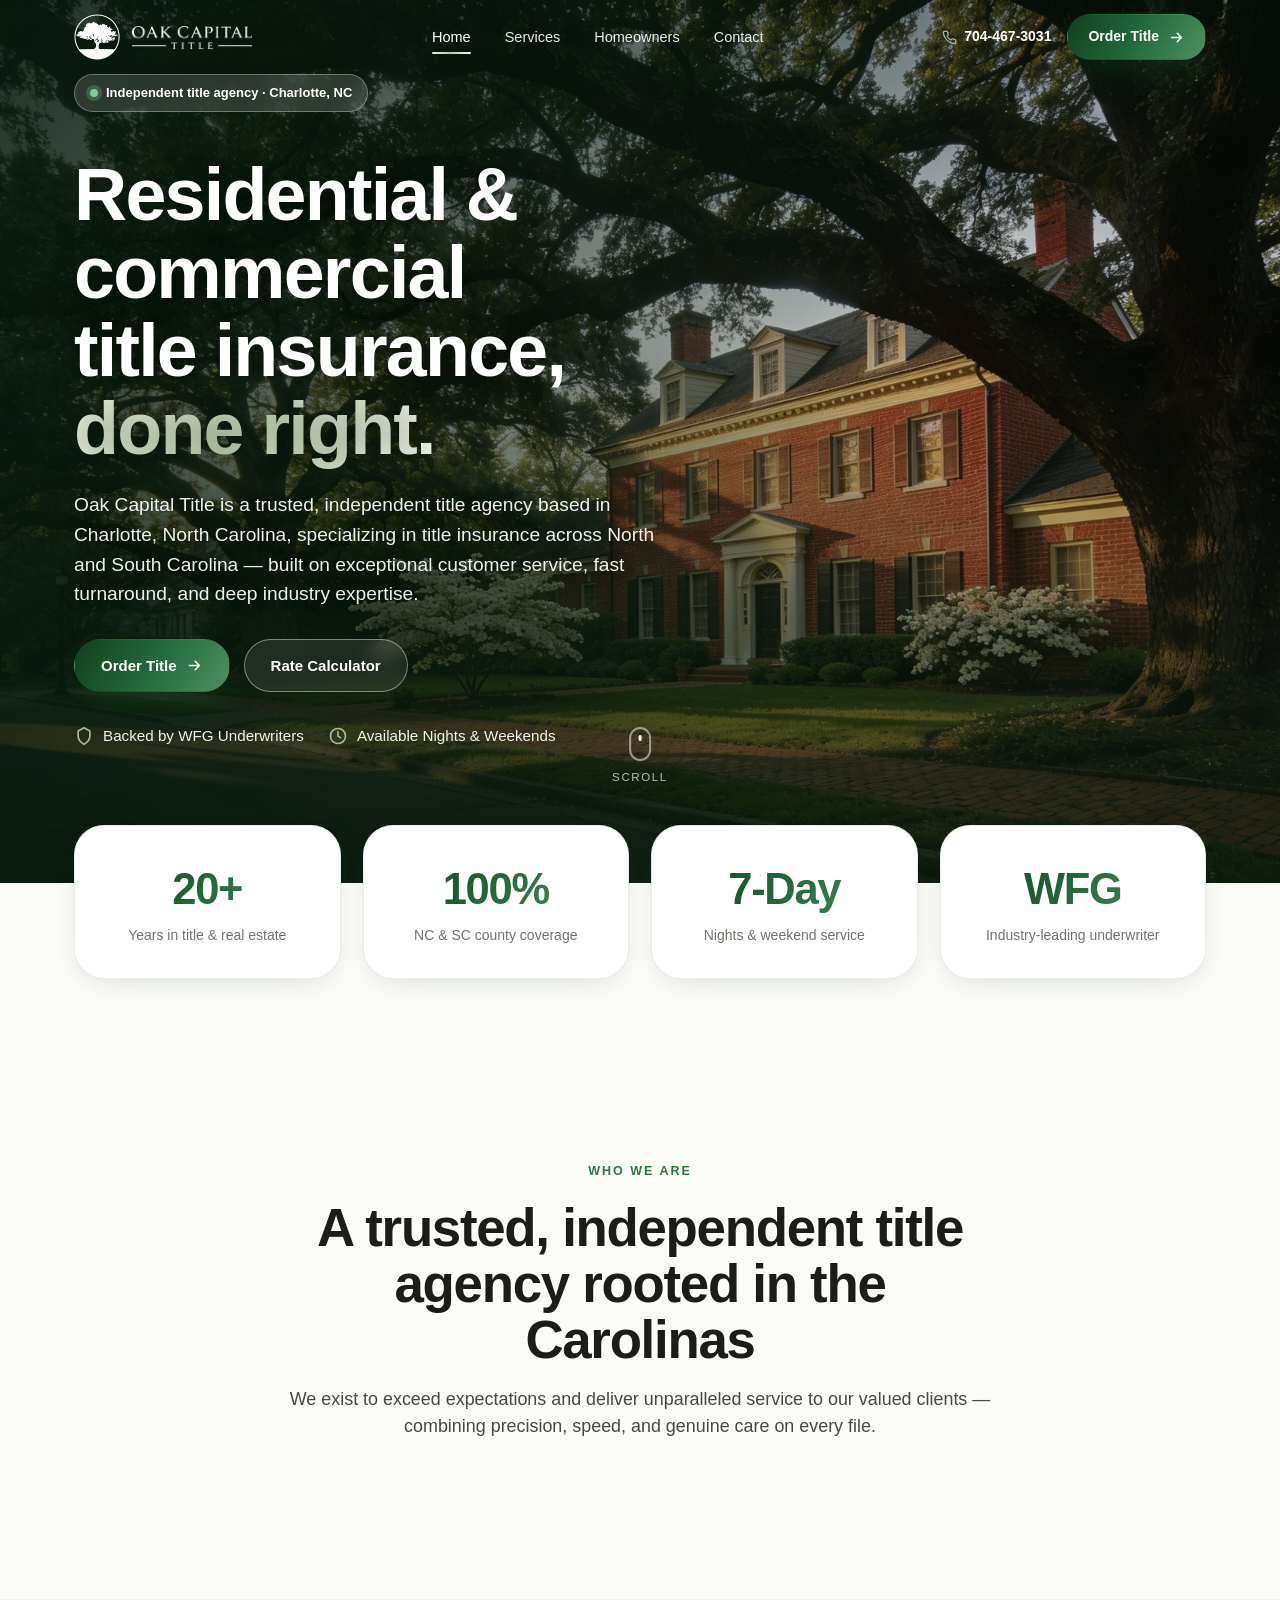
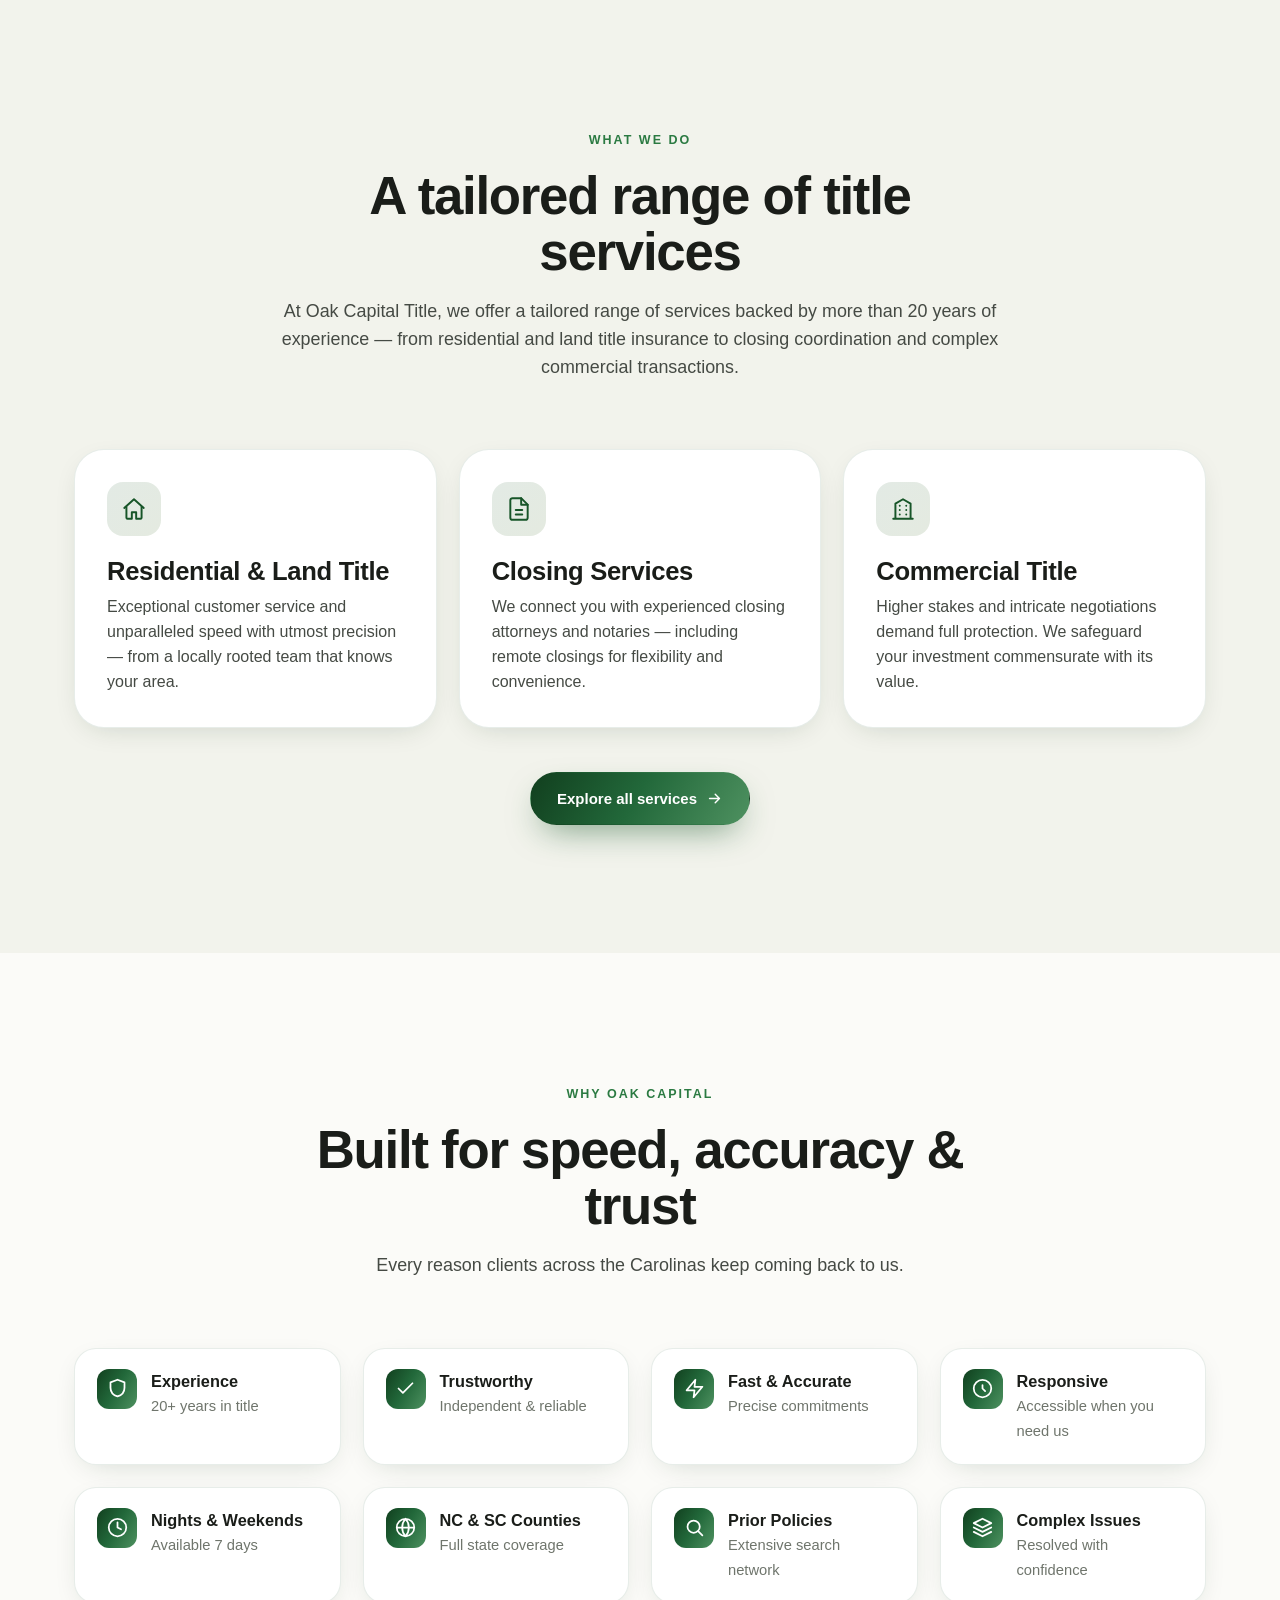
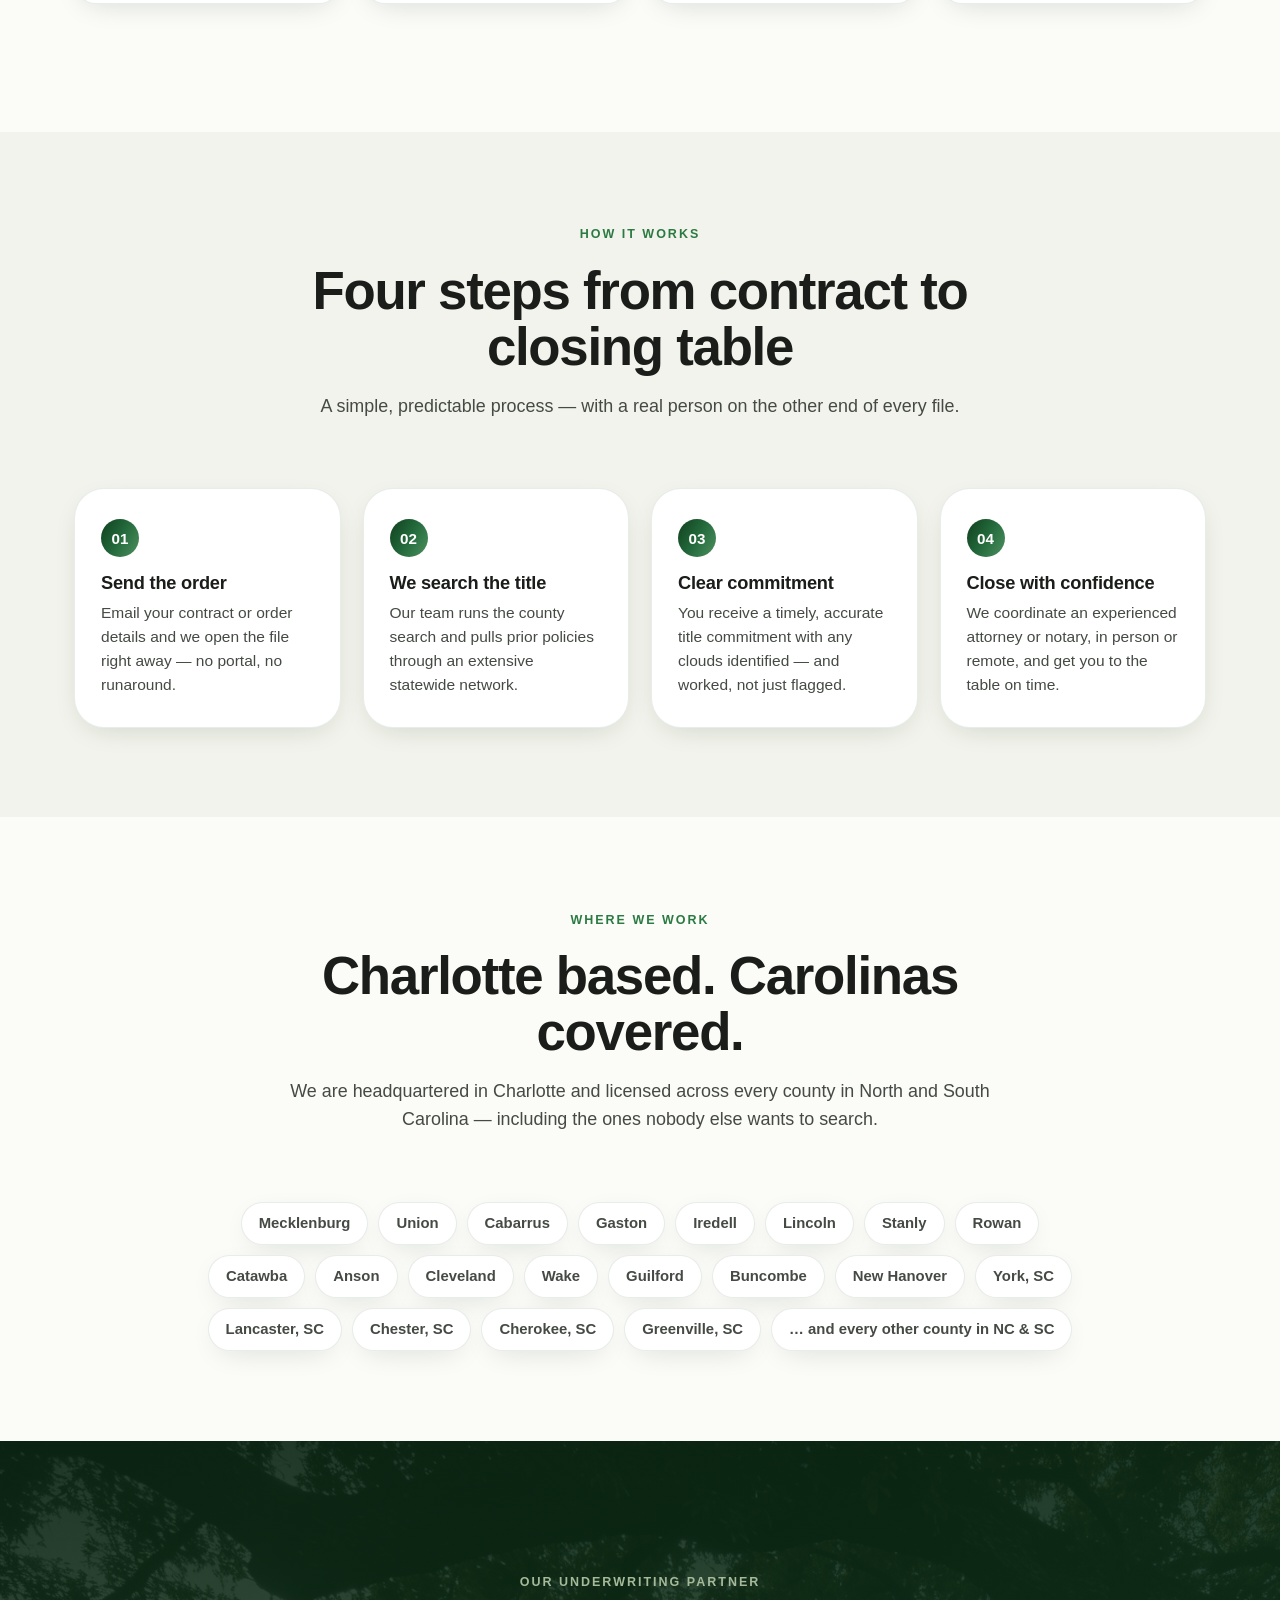
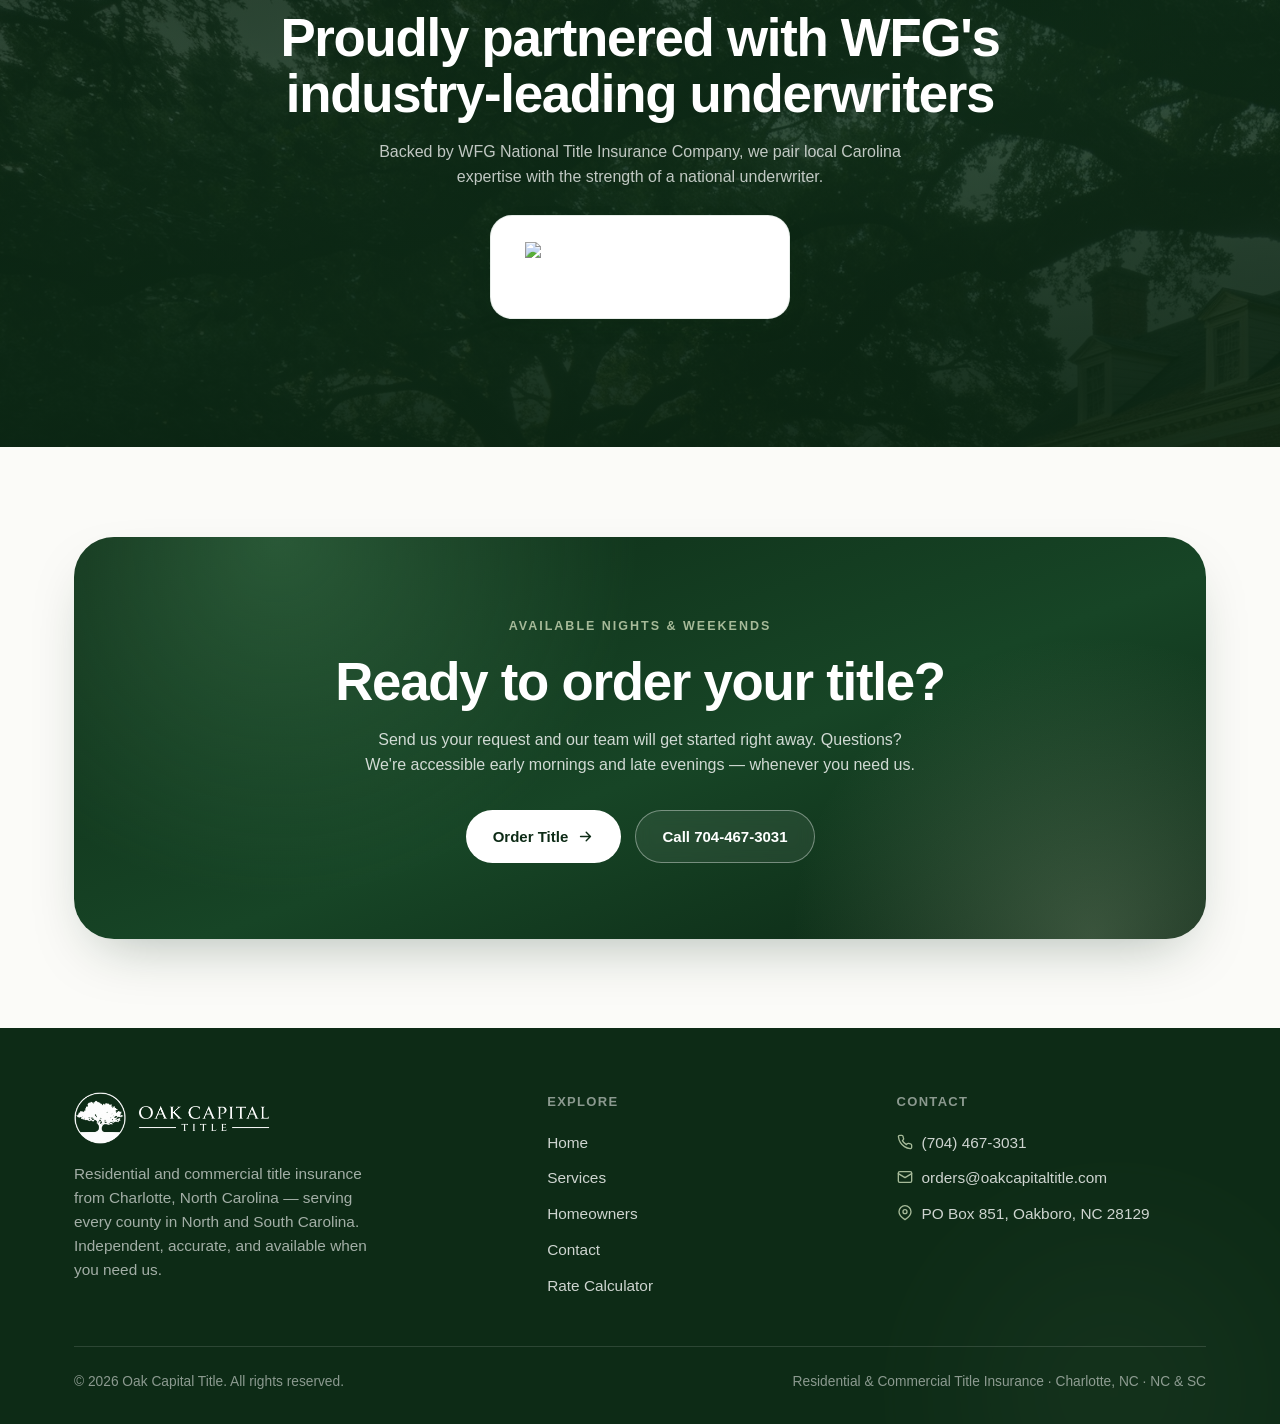
==== index.html @ 10e6bb44 "Build Oak Capital Title site — Apple aesthetic, oak green palette Ports the Taylormade Title structu" ====
<!DOCTYPE html>
<html lang="en">
<head>
<meta charset="UTF-8" />
<meta name="viewport" content="width=device-width, initial-scale=1.0" />
<title>Oak Capital Title — Residential &amp; Commercial Title Insurance in Charlotte, NC</title>
<meta name="description" content="Oak Capital Title is an independent title agency in Charlotte, North Carolina providing residential and commercial title insurance across North and South Carolina. Fast, accurate, and available nights and weekends." />
<link rel="canonical" href="https://www.oakcapitaltitle.com/" />
<meta name="theme-color" content="#175528" />
<meta property="og:type" content="website" />
<meta property="og:site_name" content="Oak Capital Title" />
<meta property="og:title" content="Oak Capital Title — Residential &amp; Commercial Title Insurance in Charlotte, NC" />
<meta property="og:description" content="Oak Capital Title is an independent title agency in Charlotte, North Carolina providing residential and commercial title insurance across North and South Carolina. Fast, accurate, and available nights and weekends." />
<meta property="og:url" content="https://www.oakcapitaltitle.com/" />
<meta property="og:image" content="https://www.oakcapitaltitle.com/assets/img/og-image.jpg" />
<meta name="twitter:card" content="summary_large_image" />
<link rel="preconnect" href="https://rates.wfgnationaltitle.com" />
<link rel="icon" href="assets/img/favicon.ico" sizes="any" />
<link rel="icon" type="image/png" href="assets/img/icon-32.png" sizes="32x32" />
<link rel="apple-touch-icon" href="assets/img/icon-180.png" />
<link rel="stylesheet" href="assets/css/style.css" />
</head>
<body>

<header class="nav">
  <div class="nav__inner">
    <a href="index.html" class="nav__logo" aria-label="Oak Capital Title — home">
      <img class="lock-mark on-dark" src="assets/img/mark-white.png" alt="" width="722" height="720" />
      <img class="lock-word on-dark" src="assets/img/wordmark-white.png" alt="" width="1017" height="208" />
      <img class="lock-mark on-light" src="assets/img/mark.png" alt="" width="722" height="720" />
      <img class="lock-word on-light" src="assets/img/wordmark.png" alt="" width="1017" height="208" />
    </a>
    <nav class="nav__links" aria-label="Primary">
      <a href="index.html" class="active" aria-current="page">Home</a>
      <a href="services.html">Services</a>
      <a href="homeowners.html">Homeowners</a>
      <a href="contact.html">Contact</a>
    </nav>
    <div class="nav__cta">
      <a href="tel:7044673031" class="nav__phone"><svg viewBox="0 0 24 24" fill="none" stroke="currentColor" stroke-width="2" stroke-linecap="round" stroke-linejoin="round"><path d="M22 16.92v3a2 2 0 0 1-2.18 2 19.79 19.79 0 0 1-8.63-3.07 19.5 19.5 0 0 1-6-6 19.79 19.79 0 0 1-3.07-8.67A2 2 0 0 1 4.11 2h3a2 2 0 0 1 2 1.72 12.84 12.84 0 0 0 .7 2.81 2 2 0 0 1-.45 2.11L8.09 9.91a16 16 0 0 0 6 6l1.27-1.27a2 2 0 0 1 2.11-.45 12.84 12.84 0 0 0 2.81.7A2 2 0 0 1 22 16.92z"/></svg>704-467-3031</a>
      <a href="mailto:orders@oakcapitaltitle.com?subject=New%20Title%20Request%20%E2%80%94%20Oak%20Capital%20Title" class="btn btn--primary btn--sm">Order Title <svg viewBox="0 0 24 24" fill="none" stroke="currentColor" stroke-width="2" stroke-linecap="round" stroke-linejoin="round"><path d="M5 12h14M13 6l6 6-6 6"/></svg></a>
      <button class="nav__burger" aria-label="Open menu" aria-expanded="false"><span></span><span></span><span></span></button>
    </div>
  </div>
</header>

<div class="mobile-menu">
  <a href="index.html">Home</a>
  <a href="services.html">Services</a>
  <a href="homeowners.html">Homeowners</a>
  <a href="contact.html">Contact</a>
  <a href="tel:7044673031">Call 704-467-3031</a>
  <a href="mailto:orders@oakcapitaltitle.com?subject=New%20Title%20Request%20%E2%80%94%20Oak%20Capital%20Title" class="btn btn--primary">Order Title</a>
</div>

<!-- HERO -->
<section class="hero hero--home" id="top">
  <div class="hero__bg"><img src="assets/img/hero.jpg" alt="A brick home framed by mature oak trees on a quiet Charlotte street at golden hour" fetchpriority="high" width="2000" height="1125" /></div>
  <div class="wrap">
    <div class="hero__content" data-reveal>
      <span class="hero__badge"><span class="dot"></span>Independent title agency &middot; Charlotte, NC</span>
      <h1>Residential &amp; commercial title insurance, <span class="text-grad">done right.</span></h1>
      <p class="hero__sub">Oak Capital Title is a trusted, independent title agency based in Charlotte, North Carolina, specializing in title insurance across North and South Carolina — built on exceptional customer service, fast turnaround, and deep industry expertise.</p>
      <div class="hero__actions">
        <a href="mailto:orders@oakcapitaltitle.com?subject=New%20Title%20Request%20%E2%80%94%20Oak%20Capital%20Title" class="btn btn--primary">Order Title <svg viewBox="0 0 24 24" fill="none" stroke="currentColor" stroke-width="2" stroke-linecap="round" stroke-linejoin="round"><path d="M5 12h14M13 6l6 6-6 6"/></svg></a>
        <a href="https://rates.wfgnationaltitle.com/" target="_blank" rel="noopener" class="btn btn--ghost">Rate Calculator</a>
      </div>
      <div class="hero-badges">
        <span><svg viewBox="0 0 24 24" fill="none" stroke="currentColor" stroke-width="2" stroke-linecap="round" stroke-linejoin="round"><path d="M12 2l7 4v6c0 5-3.5 8-7 10-3.5-2-7-5-7-10V6l7-4z"/></svg> Backed by WFG Underwriters</span>
        <span><svg viewBox="0 0 24 24" fill="none" stroke="currentColor" stroke-width="2" stroke-linecap="round" stroke-linejoin="round"><circle cx="12" cy="12" r="9"/><path d="M12 7v5l3 2"/></svg> Available Nights &amp; Weekends</span>
      </div>
    </div>
  </div>
  <div class="hero__scroll" aria-hidden="true"><span class="mouse"></span>Scroll</div>
</section>

<!-- TRUST STATS -->
<section class="section section--tight stats-float">
  <div class="wrap">
    <div class="stats">
      <div class="stat-card" data-reveal><b class="text-grad">20+</b><span>Years in title &amp; real estate</span></div>
      <div class="stat-card d1" data-reveal><b class="text-grad">100%</b><span>NC &amp; SC county coverage</span></div>
      <div class="stat-card d2" data-reveal><b class="text-grad">7-Day</b><span>Nights &amp; weekend service</span></div>
      <div class="stat-card d3" data-reveal><b class="text-grad">WFG</b><span>Industry-leading underwriter</span></div>
    </div>
  </div>
</section>

<!-- INTRO / MISSION -->
<section class="section section--tight">
  <div class="wrap">
    <div class="section-head" data-reveal>
      <span class="eyebrow">Who we are</span>
      <h2>A trusted, independent title agency rooted in the Carolinas</h2>
      <p>We exist to exceed expectations and deliver unparalleled service to our valued clients — combining precision, speed, and genuine care on every file.</p>
    </div>
  </div>
</section>

<!-- SERVICES PREVIEW -->
<section class="section" style="background:var(--bg-2);">
  <div class="wrap">
    <div class="section-head" data-reveal>
      <span class="eyebrow">What we do</span>
      <h2>A tailored range of title services</h2>
      <p>At Oak Capital Title, we offer a tailored range of services backed by more than 20 years of experience — from residential and land title insurance to closing coordination and complex commercial transactions.</p>
    </div>
    <div class="grid grid-3">
      <a href="services.html" class="card" data-reveal>
        <div class="card__ico"><svg viewBox="0 0 24 24" fill="none" stroke="currentColor" stroke-width="1.8" stroke-linecap="round" stroke-linejoin="round"><path d="m3 11 9-8 9 8"/><path d="M5 10v10a1 1 0 0 0 1 1h4v-6h4v6h4a1 1 0 0 0 1-1V10"/></svg></div>
        <h3>Residential &amp; Land Title</h3>
        <p>Exceptional customer service and unparalleled speed with utmost precision — from a locally rooted team that knows your area.</p>
      </a>
      <a href="services.html" class="card d1" data-reveal>
        <div class="card__ico"><svg viewBox="0 0 24 24" fill="none" stroke="currentColor" stroke-width="1.8" stroke-linecap="round" stroke-linejoin="round"><path d="M14 2H6a2 2 0 0 0-2 2v16a2 2 0 0 0 2 2h12a2 2 0 0 0 2-2V8z"/><path d="M14 2v6h6M9 13h6M9 17h6"/></svg></div>
        <h3>Closing Services</h3>
        <p>We connect you with experienced closing attorneys and notaries — including remote closings for flexibility and convenience.</p>
      </a>
      <a href="services.html" class="card d2" data-reveal>
        <div class="card__ico"><svg viewBox="0 0 24 24" fill="none" stroke="currentColor" stroke-width="1.8" stroke-linecap="round" stroke-linejoin="round"><path d="M3 21h18M5 21V7l7-4 7 4v14M9 9h.01M15 9h.01M9 13h.01M15 13h.01M9 17h.01M15 17h.01"/></svg></div>
        <h3>Commercial Title</h3>
        <p>Higher stakes and intricate negotiations demand full protection. We safeguard your investment commensurate with its value.</p>
      </a>
    </div>
    <div style="text-align:center;margin-top:44px;" data-reveal>
      <a href="services.html" class="btn btn--primary">Explore all services <svg viewBox="0 0 24 24" fill="none" stroke="currentColor" stroke-width="2" stroke-linecap="round" stroke-linejoin="round"><path d="M5 12h14M13 6l6 6-6 6"/></svg></a>
    </div>
  </div>
</section>

<!-- WHY CHOOSE -->
<section class="section">
  <div class="wrap">
    <div class="section-head" data-reveal>
      <span class="eyebrow">Why Oak Capital</span>
      <h2>Built for speed, accuracy &amp; trust</h2>
      <p>Every reason clients across the Carolinas keep coming back to us.</p>
    </div>
    <div class="grid grid-4">
      <div class="feature" data-reveal>
        <div class="feature__ico"><svg viewBox="0 0 24 24" fill="none" stroke="currentColor" stroke-width="2" stroke-linecap="round" stroke-linejoin="round"><path d="M12 2 4 5v6c0 5 3.4 8.6 8 10 4.6-1.4 8-5 8-10V5l-8-3z"/></svg></div>
        <div><b>Experience</b><span>20+ years in title</span></div>
      </div>
      <div class="feature d1" data-reveal>
        <div class="feature__ico"><svg viewBox="0 0 24 24" fill="none" stroke="currentColor" stroke-width="2" stroke-linecap="round" stroke-linejoin="round"><path d="M20 6 9 17l-5-5"/></svg></div>
        <div><b>Trustworthy</b><span>Independent &amp; reliable</span></div>
      </div>
      <div class="feature d2" data-reveal>
        <div class="feature__ico"><svg viewBox="0 0 24 24" fill="none" stroke="currentColor" stroke-width="2" stroke-linecap="round" stroke-linejoin="round"><path d="M13 2 3 14h9l-1 8 10-12h-9l1-8z"/></svg></div>
        <div><b>Fast &amp; Accurate</b><span>Precise commitments</span></div>
      </div>
      <div class="feature d3" data-reveal>
        <div class="feature__ico"><svg viewBox="0 0 24 24" fill="none" stroke="currentColor" stroke-width="2" stroke-linecap="round" stroke-linejoin="round"><path d="M12 8v4l3 3M12 22a10 10 0 1 0 0-20 10 10 0 0 0 0 20z"/></svg></div>
        <div><b>Responsive</b><span>Accessible when you need us</span></div>
      </div>
      <div class="feature" data-reveal>
        <div class="feature__ico"><svg viewBox="0 0 24 24" fill="none" stroke="currentColor" stroke-width="2" stroke-linecap="round" stroke-linejoin="round"><path d="M12 2a10 10 0 1 0 0 20 10 10 0 0 0 0-20zM12 6v6l4 2"/></svg></div>
        <div><b>Nights &amp; Weekends</b><span>Available 7 days</span></div>
      </div>
      <div class="feature d1" data-reveal>
        <div class="feature__ico"><svg viewBox="0 0 24 24" fill="none" stroke="currentColor" stroke-width="2" stroke-linecap="round" stroke-linejoin="round"><path d="M12 2a10 10 0 1 0 0 20 10 10 0 0 0 0-20zM2 12h20M12 2a15 15 0 0 1 0 20 15 15 0 0 1 0-20z"/></svg></div>
        <div><b>NC &amp; SC Counties</b><span>Full state coverage</span></div>
      </div>
      <div class="feature d2" data-reveal>
        <div class="feature__ico"><svg viewBox="0 0 24 24" fill="none" stroke="currentColor" stroke-width="2" stroke-linecap="round" stroke-linejoin="round"><circle cx="11" cy="11" r="7"/><path d="m21 21-4.3-4.3"/></svg></div>
        <div><b>Prior Policies</b><span>Extensive search network</span></div>
      </div>
      <div class="feature d3" data-reveal>
        <div class="feature__ico"><svg viewBox="0 0 24 24" fill="none" stroke="currentColor" stroke-width="2" stroke-linecap="round" stroke-linejoin="round"><path d="M12 2 2 7l10 5 10-5-10-5zM2 17l10 5 10-5M2 12l10 5 10-5"/></svg></div>
        <div><b>Complex Issues</b><span>Resolved with confidence</span></div>
      </div>
    </div>
  </div>
</section>

<!-- HOW IT WORKS -->
<section class="section section--tight" style="background:var(--bg-2);">
  <div class="wrap">
    <div class="section-head" data-reveal>
      <span class="eyebrow">How it works</span>
      <h2>Four steps from contract to closing table</h2>
      <p>A simple, predictable process — with a real person on the other end of every file.</p>
    </div>
    <div class="steps">
      <div class="step" data-reveal>
        <b></b>
        <h3>Send the order</h3>
        <p>Email your contract or order details and we open the file right away — no portal, no runaround.</p>
      </div>
      <div class="step d1" data-reveal>
        <b></b>
        <h3>We search the title</h3>
        <p>Our team runs the county search and pulls prior policies through an extensive statewide network.</p>
      </div>
      <div class="step d2" data-reveal>
        <b></b>
        <h3>Clear commitment</h3>
        <p>You receive a timely, accurate title commitment with any clouds identified — and worked, not just flagged.</p>
      </div>
      <div class="step d3" data-reveal>
        <b></b>
        <h3>Close with confidence</h3>
        <p>We coordinate an experienced attorney or notary, in person or remote, and get you to the table on time.</p>
      </div>
    </div>
  </div>
</section>

<!-- SERVICE AREA -->
<section class="section section--tight">
  <div class="wrap">
    <div class="section-head" data-reveal>
      <span class="eyebrow">Where we work</span>
      <h2>Charlotte based. Carolinas covered.</h2>
      <p>We are headquartered in Charlotte and licensed across every county in North and South Carolina — including the ones nobody else wants to search.</p>
    </div>
    <div class="areas" data-reveal>
      <span>Mecklenburg</span><span>Union</span><span>Cabarrus</span><span>Gaston</span><span>Iredell</span>
      <span>Lincoln</span><span>Stanly</span><span>Rowan</span><span>Catawba</span><span>Anson</span>
      <span>Cleveland</span><span>Wake</span><span>Guilford</span><span>Buncombe</span><span>New Hanover</span>
      <span>York, SC</span><span>Lancaster, SC</span><span>Chester, SC</span><span>Cherokee, SC</span><span>Greenville, SC</span>
      <span>&hellip; and every other county in NC &amp; SC</span>
    </div>
  </div>
</section>

<!-- WFG PARTNER -->
<section class="section band band--oak">
  <div class="wrap">
    <div class="partner" data-reveal>
      <span class="eyebrow eyebrow--light">Our underwriting partner</span>
      <h2>Proudly partnered with WFG's<br>industry-leading underwriters</h2>
      <p style="max-width:560px;margin:18px auto 0;">Backed by WFG National Title Insurance Company, we pair local Carolina expertise with the strength of a national underwriter.</p>
      <div class="partner__logo"><img src="assets/img/wfg.jpg" alt="WFG National Title Insurance Company" /></div>
    </div>
  </div>
</section>

<section class="section section--tight">
  <div class="wrap">
    <div class="cta-card" data-reveal>
      <span class="eyebrow eyebrow--light">Available nights &amp; weekends</span>
      <h2>Ready to order your title?</h2>
      <p>Send us your request and our team will get started right away. Questions? We're accessible early mornings and late evenings — whenever you need us.</p>
      <div class="cta-actions">
        <a href="mailto:orders@oakcapitaltitle.com?subject=New%20Title%20Request%20%E2%80%94%20Oak%20Capital%20Title" class="btn btn--light">Order Title <svg viewBox="0 0 24 24" fill="none" stroke="currentColor" stroke-width="2" stroke-linecap="round" stroke-linejoin="round"><path d="M5 12h14M13 6l6 6-6 6"/></svg></a>
        <a href="tel:7044673031" class="btn btn--outline-light">Call 704-467-3031</a>
      </div>
    </div>
  </div>
</section>

<footer class="footer">
  <div class="blob blob--b" style="bottom:-50%;right:-5%;opacity:.14;"></div>
  <div class="wrap">
    <div class="footer__grid">
      <div>
        <div class="footer__logo">
          <img class="lock-mark" src="assets/img/mark-white.png" alt="" width="722" height="720" />
          <img class="lock-word" src="assets/img/wordmark-white.png" alt="Oak Capital Title" width="1017" height="208" />
        </div>
        <p>Residential and commercial title insurance from Charlotte, North Carolina — serving every county in North and South Carolina. Independent, accurate, and available when you need us.</p>
      </div>
      <div>
        <h4>Explore</h4>
        <div class="footer__links">
          <a href="index.html">Home</a>
          <a href="services.html">Services</a>
          <a href="homeowners.html">Homeowners</a>
          <a href="contact.html">Contact</a>
          <a href="https://rates.wfgnationaltitle.com/" target="_blank" rel="noopener">Rate Calculator</a>
        </div>
      </div>
      <div>
        <h4>Contact</h4>
        <div class="footer__contact">
          <a href="tel:7044673031"><svg viewBox="0 0 24 24" fill="none" stroke="currentColor" stroke-width="2" stroke-linecap="round" stroke-linejoin="round"><path d="M22 16.92v3a2 2 0 0 1-2.18 2 19.79 19.79 0 0 1-8.63-3.07 19.5 19.5 0 0 1-6-6 19.79 19.79 0 0 1-3.07-8.67A2 2 0 0 1 4.11 2h3a2 2 0 0 1 2 1.72 12.84 12.84 0 0 0 .7 2.81 2 2 0 0 1-.45 2.11L8.09 9.91a16 16 0 0 0 6 6l1.27-1.27a2 2 0 0 1 2.11-.45 12.84 12.84 0 0 0 2.81.7A2 2 0 0 1 22 16.92z"/></svg>(704) 467-3031</a>
          <a href="mailto:orders@oakcapitaltitle.com"><svg viewBox="0 0 24 24" fill="none" stroke="currentColor" stroke-width="2" stroke-linecap="round" stroke-linejoin="round"><rect x="2" y="4" width="20" height="16" rx="2"/><path d="m22 7-10 6L2 7"/></svg>orders@oakcapitaltitle.com</a>
          <span><svg viewBox="0 0 24 24" fill="none" stroke="currentColor" stroke-width="2" stroke-linecap="round" stroke-linejoin="round"><path d="M21 10c0 6-9 12-9 12s-9-6-9-12a9 9 0 0 1 18 0z"/><circle cx="12" cy="10" r="3"/></svg>PO Box 851, Oakboro, NC 28129</span>
        </div>
      </div>
    </div>
    <div class="footer__bottom">
      <span>&copy; <span id="year">2026</span> Oak Capital Title. All rights reserved.</span>
      <span>Residential &amp; Commercial Title Insurance &middot; Charlotte, NC &middot; NC &amp; SC</span>
    </div>
  </div>
</footer>

<script type="application/ld+json">
{
  "@context": "https://schema.org",
  "@type": "ProfessionalService",
  "name": "Oak Capital Title",
  "description": "Independent title agency providing residential and commercial title insurance across North and South Carolina.",
  "url": "https://www.oakcapitaltitle.com",
  "telephone": "+1-704-467-3031",
  "email": "orders@oakcapitaltitle.com",
  "image": "https://www.oakcapitaltitle.com/assets/img/og-image.jpg",
  "address": { "@type": "PostalAddress", "addressLocality": "Charlotte", "addressRegion": "NC", "addressCountry": "US" },
  "areaServed": [
    { "@type": "State", "name": "North Carolina" },
    { "@type": "State", "name": "South Carolina" }
  ],
  "priceRange": "$$"
}
</script>

<script src="assets/js/main.js"></script>
</body>
</html>
---- assets/css/style.css ----
/* =========================================================
   Oak Capital Title — Design System
   Apple-inspired · floating glass · oak green palette
   ========================================================= */

:root {
  /* Ink & ground — warm neutrals, not cold grey */
  --ink:        #1a1d19;
  --ink-soft:   #454a44;
  --muted:      #6f756c;
  --line:       rgba(23, 85, 40, 0.10);
  --bg:         #fbfbf8;
  --bg-2:       #f2f3ec;
  --white:      #ffffff;

  /* Brand — oak */
  --brand:      #175528;   /* primary deep oak green */
  --brand-mid:  #2b7a42;
  --brand-lift: #4e9160;
  --sage:       #a6ba99;
  --sage-soft:  #cfdcc4;
  --forest:     #0d2b16;   /* near-black green, dark surfaces */

  --grad-brand: linear-gradient(120deg, #113f1e 0%, #22683a 48%, #4e9160 100%);
  --grad-sage:  linear-gradient(115deg, #e7f0dd 0%, #b9cbab 48%, #f3f8ee 100%);
  --grad-ink:   linear-gradient(160deg, #0d2b16 0%, #174526 55%, #0a2412 100%);

  /* Glass */
  --glass-bg:     rgba(255, 255, 255, 0.66);
  --glass-brd:    rgba(255, 255, 255, 0.72);
  --glass-shadow: 0 20px 50px -20px rgba(13, 43, 22, 0.30);

  /* Radius & motion */
  --r-sm: 14px;
  --r:    22px;
  --r-lg: 30px;
  --r-xl: 40px;
  --ease: cubic-bezier(0.22, 1, 0.36, 1);
  --shadow-card: 0 24px 60px -24px rgba(13, 43, 22, 0.34);
  --shadow-soft: 0 8px 30px -12px rgba(13, 43, 22, 0.20);

  --maxw: 1180px;
  --nav-h: 74px;
}

/* ---------- Reset ---------- */
* { margin: 0; padding: 0; box-sizing: border-box; }
html { scroll-behavior: smooth; -webkit-text-size-adjust: 100%; }
body {
  font-family: -apple-system, BlinkMacSystemFont, "SF Pro Display", "Segoe UI",
               Roboto, Helvetica, Arial, sans-serif;
  color: var(--ink);
  background: var(--bg);
  line-height: 1.55;
  -webkit-font-smoothing: antialiased;
  text-rendering: optimizeLegibility;
  overflow-x: hidden;
}
img { display: block; max-width: 100%; }
a { color: inherit; text-decoration: none; }
button { font-family: inherit; cursor: pointer; }
::selection { background: rgba(23,85,40,.14); }

/* ---------- Layout ---------- */
.wrap { width: 100%; max-width: var(--maxw); margin: 0 auto; padding: 0 24px; }
.section { position: relative; padding: clamp(70px, 10vw, 130px) 0; }
.section--tight { padding: clamp(48px, 7vw, 90px) 0; }

.eyebrow {
  display: inline-block;
  font-size: 12.5px; font-weight: 700; letter-spacing: 0.16em;
  text-transform: uppercase;
  color: var(--brand-mid);
  margin-bottom: 18px;
}
.eyebrow--light { color: var(--sage); }

h1, h2, h3 { letter-spacing: -0.024em; line-height: 1.06; font-weight: 700; }
h1 { font-size: clamp(2.5rem, 6vw, 4.6rem); }
h2 { font-size: clamp(2rem, 4.4vw, 3.3rem); }
h3 { font-size: clamp(1.25rem, 2.2vw, 1.6rem); letter-spacing: -0.012em; }
p  { color: var(--ink-soft); font-size: clamp(1rem, 1.2vw, 1.12rem); }

.lead { font-size: clamp(1.1rem, 1.5vw, 1.3rem); color: var(--ink-soft); }
.section-head { max-width: 720px; margin: 0 auto clamp(40px, 6vw, 68px); text-align: center; }
.section-head p { margin-top: 18px; font-size: clamp(1.05rem, 1.4vw, 1.22rem); }
.text-grad {
  background: var(--grad-brand);
  -webkit-background-clip: text; background-clip: text;
  -webkit-text-fill-color: transparent; color: transparent;
}
/* On dark surfaces the gradient flips to sage */
.hero--home .text-grad, .band .text-grad, .subhero .text-grad, .cta-card .text-grad {
  background: var(--grad-sage);
  -webkit-background-clip: text; background-clip: text;
  -webkit-text-fill-color: transparent;
}

/* ---------- Buttons ---------- */
.btn {
  display: inline-flex; align-items: center; gap: 9px;
  padding: 14px 26px; border-radius: 999px;
  font-size: 15px; font-weight: 600; border: 1px solid transparent;
  transition: transform .35s var(--ease), box-shadow .35s var(--ease),
              background .3s var(--ease), color .3s var(--ease);
  white-space: nowrap;
}
.btn svg { width: 17px; height: 17px; transition: transform .35s var(--ease); }
.btn:hover svg { transform: translateX(3px); }
.btn--primary {
  color: #fff; background: var(--grad-brand);
  box-shadow: 0 14px 34px -12px rgba(23, 85, 40, 0.62);
}
.btn--primary:hover { transform: translateY(-3px); box-shadow: 0 22px 44px -14px rgba(23, 85, 40, 0.72); }
.btn--ghost { color: var(--ink); background: rgba(255,255,255,0.6); border-color: var(--line); backdrop-filter: blur(8px); }
.btn--ghost:hover { transform: translateY(-3px); box-shadow: var(--shadow-soft); }
.btn--light { color: var(--forest); background: #fff; }
.btn--light:hover { transform: translateY(-3px); box-shadow: 0 20px 40px -14px rgba(0,0,0,0.4); }
.btn--outline-light { color: #fff; border-color: rgba(255,255,255,0.38); background: rgba(255,255,255,0.07); backdrop-filter: blur(8px); }
.btn--outline-light:hover { transform: translateY(-3px); background: rgba(255,255,255,0.16); }
.btn--sm { padding: 11px 20px; font-size: 14px; }

/* ---------- Navbar ---------- */
.nav {
  position: fixed; top: 0; left: 0; right: 0; z-index: 100;
  height: var(--nav-h);
  display: flex; align-items: center;
  transition: background .4s var(--ease), box-shadow .4s var(--ease), backdrop-filter .4s var(--ease);
}
.nav__inner {
  width: 100%; max-width: var(--maxw); margin: 0 auto; padding: 0 24px;
  display: flex; align-items: center; justify-content: space-between; gap: 18px;
}
.nav.scrolled {
  background: rgba(251, 251, 248, 0.80);
  backdrop-filter: saturate(180%) blur(20px);
  -webkit-backdrop-filter: saturate(180%) blur(20px);
  box-shadow: 0 1px 0 rgba(23,85,40,0.09);
}
/* Logo lockup: circular oak mark + stacked wordmark */
.nav__logo { display: flex; align-items: center; gap: 11px; }
.nav__logo .lock-mark { height: 46px; width: auto; }
.nav__logo .lock-word { height: 25px; width: auto; }
.nav__logo .on-light { display: none; }

.nav__links { display: flex; align-items: center; gap: 34px; }
.nav__links a {
  font-size: 14.5px; font-weight: 500; color: var(--ink-soft);
  position: relative; transition: color .25s var(--ease);
}
.nav__links a::after {
  content: ""; position: absolute; left: 0; bottom: -6px; height: 2px; width: 0;
  background: var(--grad-brand); border-radius: 2px; transition: width .3s var(--ease);
}
.nav__links a:hover, .nav__links a.active { color: var(--ink); }
.nav__links a:hover::after, .nav__links a.active::after { width: 100%; }
.nav__cta { display: flex; align-items: center; gap: 16px; }
.nav__phone { display: inline-flex; align-items: center; gap: 7px; font-size: 14px; font-weight: 600; color: var(--ink); }
.nav__phone svg { width: 15px; height: 15px; color: var(--brand-mid); }
.nav__burger {
  display: none; width: 42px; height: 42px; border-radius: 12px;
  background: rgba(255,255,255,0.6); border: 1px solid var(--line);
  flex-direction: column; align-items: center; justify-content: center; gap: 5px;
}
.nav__burger span { width: 18px; height: 2px; background: var(--ink); border-radius: 2px; transition: .3s var(--ease); }
.nav.open .nav__burger span:nth-child(1) { transform: translateY(7px) rotate(45deg); }
.nav.open .nav__burger span:nth-child(2) { opacity: 0; }
.nav.open .nav__burger span:nth-child(3) { transform: translateY(-7px) rotate(-45deg); }

/* Mobile menu */
.mobile-menu {
  position: fixed; inset: var(--nav-h) 0 auto 0; z-index: 99;
  background: rgba(251,251,248,0.97); backdrop-filter: blur(24px);
  padding: 24px; display: flex; flex-direction: column; gap: 4px;
  transform: translateY(-140%); transition: transform .5s var(--ease);
  box-shadow: var(--shadow-soft); border-bottom: 1px solid var(--line);
}
.mobile-menu.open { transform: translateY(0); }
.mobile-menu a { padding: 14px 8px; font-size: 18px; font-weight: 500; border-bottom: 1px solid var(--line); }
.mobile-menu .btn { margin-top: 16px; justify-content: center; }

/* ---------- Backdrop blobs ---------- */
.blob { position: absolute; border-radius: 50%; filter: blur(70px); opacity: 0.5; z-index: 0; pointer-events: none; }
.blob--a { width: 520px; height: 520px; background: radial-gradient(circle, rgba(23,85,40,0.40), transparent 70%); }
.blob--b { width: 460px; height: 460px; background: radial-gradient(circle, rgba(166,186,153,0.50), transparent 70%); }
.blob--c { width: 400px; height: 400px; background: radial-gradient(circle, rgba(78,145,96,0.38), transparent 70%); }

/* ---------- HERO ---------- */
.hero { position: relative; padding-top: calc(var(--nav-h) + clamp(48px, 8vw, 96px)); padding-bottom: clamp(60px, 9vw, 110px); overflow: hidden; }
.hero__badge {
  display: inline-flex; align-items: center; gap: 8px; padding: 8px 15px; margin-bottom: 26px;
  background: rgba(255,255,255,0.7); border: 1px solid var(--glass-brd); border-radius: 999px;
  font-size: 13px; font-weight: 600; color: var(--ink-soft); box-shadow: var(--shadow-soft);
  backdrop-filter: blur(10px);
}
.hero__badge .dot { width: 8px; height: 8px; border-radius: 50%; background: #7fc98f; box-shadow: 0 0 0 4px rgba(127,201,143,0.25); }
.hero h1 { margin-bottom: 22px; }
.hero__sub { font-size: clamp(1.08rem, 1.5vw, 1.28rem); color: var(--ink-soft); max-width: 540px; margin-bottom: 34px; }
.hero__actions { display: flex; flex-wrap: wrap; gap: 14px; align-items: center; }

/* Floating animation */
@keyframes floaty { 0%,100% { transform: translateY(0); } 50% { transform: translateY(-12px); } }
.anim-float { animation: floaty 6s ease-in-out infinite; }
.anim-float.delay { animation-delay: -3s; }

/* ---------- Card grids ---------- */
.grid { display: grid; gap: 22px; }
.grid-2 { grid-template-columns: repeat(2, 1fr); }
.grid-3 { grid-template-columns: repeat(3, 1fr); }
.grid-4 { grid-template-columns: repeat(4, 1fr); }

.card {
  position: relative; background: var(--white); border: 1px solid var(--line);
  border-radius: var(--r-lg); padding: 32px; box-shadow: var(--shadow-soft);
  transition: transform .5s var(--ease), box-shadow .5s var(--ease), border-color .5s var(--ease);
  overflow: hidden; z-index: 1;
}
.card::before {
  content: ""; position: absolute; inset: 0; border-radius: inherit; padding: 1px;
  background: var(--grad-brand); -webkit-mask: linear-gradient(#fff 0 0) content-box, linear-gradient(#fff 0 0);
  -webkit-mask-composite: xor; mask-composite: exclude; opacity: 0; transition: opacity .5s var(--ease);
}
.card:hover { transform: translateY(-8px); box-shadow: var(--shadow-card); }
.card:hover::before { opacity: 1; }
.card__ico {
  width: 54px; height: 54px; border-radius: 16px; display: grid; place-items: center;
  background: linear-gradient(135deg, rgba(23,85,40,0.12), rgba(166,186,153,0.30));
  color: var(--brand); margin-bottom: 22px;
}
.card__ico svg { width: 26px; height: 26px; }
.card h3 { margin-bottom: 10px; }
.card p { font-size: 1rem; }
.card p + p { margin-top: 12px; }

/* Feature chips */
.feature {
  display: flex; align-items: flex-start; gap: 14px; padding: 20px 22px;
  background: var(--white); border: 1px solid var(--line); border-radius: var(--r);
  box-shadow: var(--shadow-soft); transition: transform .45s var(--ease), box-shadow .45s var(--ease);
}
.feature:hover { transform: translateY(-6px); box-shadow: var(--shadow-card); }
.feature__ico {
  flex: 0 0 auto; width: 40px; height: 40px; border-radius: 12px; display: grid; place-items: center;
  background: var(--grad-brand); color: #fff;
}
.feature__ico svg { width: 21px; height: 21px; }
.feature b { font-size: 1.02rem; font-weight: 650; display: block; }
.feature span { font-size: 0.92rem; color: var(--muted); }

/* ---------- Split / alternating media ---------- */
.split { display: grid; grid-template-columns: 1fr 1fr; gap: clamp(34px, 5vw, 72px); align-items: center; }
.split--rev .split__media { order: 2; }
.split__media {
  position: relative; border-radius: var(--r-xl); overflow: hidden; box-shadow: var(--shadow-card);
  border: 1px solid rgba(255,255,255,0.6); aspect-ratio: 4/3;
}
.split__media img { width: 100%; height: 100%; object-fit: cover; transition: transform 1.1s var(--ease); }
.split__media:hover img { transform: scale(1.05); }
.split__body h2 { margin-bottom: 20px; }
.split__body p { margin-bottom: 16px; }
.badge-pill {
  position: absolute; bottom: 18px; left: 18px; padding: 10px 16px; border-radius: 999px;
  background: rgba(255,255,255,0.84); backdrop-filter: blur(12px); border: 1px solid var(--glass-brd);
  font-size: 13px; font-weight: 700; color: var(--forest); box-shadow: var(--shadow-soft);
}

/* Check list */
.checklist { list-style: none; display: grid; gap: 14px; margin-top: 8px; }
.checklist li { display: flex; align-items: flex-start; gap: 12px; font-size: 1.04rem; color: var(--ink-soft); }
.checklist li svg { flex: 0 0 auto; width: 22px; height: 22px; color: var(--brand-mid); margin-top: 2px; }
.checklist--tight li { font-size: 1rem; }

/* ---------- Dark band / CTA ---------- */
.band { position: relative; overflow: hidden; background: var(--grad-ink); color: #fff; }
.band .eyebrow { color: var(--sage); }
.band h2 { color: #fff; }
.band p { color: rgba(255,255,255,0.74); }
.band .wrap { position: relative; z-index: 2; }
/* Oak canopy photo band */
.band--oak::before {
  content: ""; position: absolute; inset: 0; z-index: 0;
  background: url("../img/oak-canopy.jpg") center/cover no-repeat;
  opacity: .34; filter: saturate(.85);
}
.band--oak::after {
  content: ""; position: absolute; inset: 0; z-index: 1;
  background: linear-gradient(180deg, rgba(10,36,18,.72) 0%, rgba(10,36,18,.55) 45%, rgba(10,36,18,.86) 100%);
}

.cta-card {
  position: relative; overflow: hidden; border-radius: var(--r-xl); padding: clamp(40px, 6vw, 76px);
  background: var(--grad-ink); color: #fff; text-align: center; box-shadow: var(--shadow-card);
}
.cta-card::after {
  content: ""; position: absolute; inset: 0; z-index: 0;
  background: radial-gradient(620px circle at 18% 0%, rgba(78,145,96,0.42), transparent 58%),
              radial-gradient(520px circle at 90% 100%, rgba(166,186,153,0.30), transparent 58%);
}
.cta-card > * { position: relative; z-index: 1; }
.cta-card h2 { color: #fff; margin-bottom: 18px; }
.cta-card p { color: rgba(255,255,255,0.80); max-width: 560px; margin: 0 auto 32px; }
.cta-actions { display: flex; gap: 14px; justify-content: center; flex-wrap: wrap; }

/* Partner / WFG */
.partner { text-align: center; }
.partner__logo {
  max-width: 300px; margin: 26px auto 0; padding: 26px 34px; background: #fff;
  border-radius: var(--r); border: 1px solid var(--line); box-shadow: var(--shadow-soft);
}
.partner__logo img { width: 100%; height: auto; }

/* Stat row */
.stats { display: grid; grid-template-columns: repeat(4, 1fr); gap: 22px; }
.stat-card {
  text-align: center; padding: 30px 20px; border-radius: var(--r-lg);
  background: var(--white); border: 1px solid var(--line); box-shadow: var(--shadow-soft);
  transition: transform .45s var(--ease), box-shadow .45s var(--ease);
}
.stat-card:hover { transform: translateY(-6px); box-shadow: var(--shadow-card); }
.stat-card b { font-size: clamp(2rem, 3.4vw, 2.8rem); font-weight: 700; letter-spacing: -0.03em; display: block; }
.stat-card b .text-grad { display: inline; }
.stat-card span { font-size: 14px; color: var(--muted); font-weight: 500; }

/* Accordion */
.accordion { max-width: 860px; margin: 0 auto; display: grid; gap: 14px; }
.acc {
  background: var(--white); border: 1px solid var(--line); border-radius: var(--r);
  box-shadow: var(--shadow-soft); overflow: hidden; transition: box-shadow .4s var(--ease);
}
.acc:hover { box-shadow: var(--shadow-card); }
.acc__q {
  width: 100%; text-align: left; padding: 22px 26px; display: flex; align-items: center;
  justify-content: space-between; gap: 18px; background: none; border: none;
  font-size: clamp(1.02rem, 1.5vw, 1.18rem); font-weight: 650; color: var(--ink);
}
.acc__q .ico { flex: 0 0 auto; width: 28px; height: 28px; border-radius: 50%; display: grid; place-items: center; background: var(--bg-2); transition: transform .4s var(--ease), background .3s; }
.acc__q .ico svg { width: 16px; height: 16px; color: var(--brand-mid); }
.acc.open .acc__q .ico { transform: rotate(45deg); background: var(--grad-brand); }
.acc.open .acc__q .ico svg { color: #fff; }
.acc__a { max-height: 0; overflow: hidden; transition: max-height .5s var(--ease); }
.acc__a-inner { padding: 0 26px 24px; }
.acc__a-inner p { margin-bottom: 12px; }
.acc__a-inner p:last-child { margin-bottom: 0; }

/* Two-column coverage cards */
.cover-2 { display: grid; grid-template-columns: 1fr 1fr; gap: 22px; }
.cover-card { padding: 34px; border-radius: var(--r-lg); box-shadow: var(--shadow-soft); border: 1px solid var(--line); }
.cover-card--yes { background: linear-gradient(180deg, #ffffff, #f1f7ee); }
.cover-card--no  { background: linear-gradient(180deg, #ffffff, #fbf5f1); }
.cover-card h3 { margin-bottom: 20px; display: flex; align-items: center; gap: 12px; }
.cover-card h3 .tag { width: 30px; height: 30px; border-radius: 9px; display: grid; place-items: center; color: #fff; }
.cover-card--yes .tag { background: #2b7a42; }
.cover-card--no  .tag { background: #b56a4a; }
.cover-list { list-style: none; display: grid; gap: 11px; }
.cover-list li { display: flex; align-items: flex-start; gap: 11px; font-size: 0.98rem; color: var(--ink-soft); }
.cover-list li svg { flex: 0 0 auto; width: 19px; height: 19px; margin-top: 3px; }
.cover-card--yes li svg { color: #2b7a42; }
.cover-card--no  li svg { color: #b56a4a; }

/* ---------- Footer ---------- */
.footer { background: var(--forest); color: rgba(255,255,255,0.72); padding: 64px 0 32px; position: relative; overflow: hidden; }
.footer__grid { display: grid; grid-template-columns: 1.4fr 1fr 1fr; gap: 40px; position: relative; z-index: 2; }
.footer__logo { display: flex; align-items: center; gap: 12px; margin-bottom: 18px; }
.footer__logo .lock-mark { height: 52px; width: auto; }
.footer__logo .lock-word { height: 27px; width: auto; }
.footer p { color: rgba(255,255,255,0.62); font-size: 0.96rem; max-width: 320px; }
.footer h4 { font-size: 13px; letter-spacing: 0.1em; text-transform: uppercase; color: rgba(255,255,255,0.52); margin-bottom: 18px; font-weight: 600; }
.footer__links { display: grid; gap: 12px; }
.footer__links a, .footer__contact a, .footer__contact span { color: rgba(255,255,255,0.80); font-size: 0.96rem; transition: color .25s; display: inline-flex; align-items: flex-start; gap: 9px; }
.footer__links a:hover, .footer__contact a:hover { color: #fff; }
.footer__contact { display: grid; gap: 12px; }
.footer__contact svg { width: 16px; height: 16px; color: var(--sage); flex: 0 0 auto; margin-top: 3px; }
.footer__bottom {
  margin-top: 48px; padding-top: 24px; border-top: 1px solid rgba(255,255,255,0.13);
  display: flex; justify-content: space-between; gap: 16px; flex-wrap: wrap;
  font-size: 0.86rem; color: rgba(255,255,255,0.52); position: relative; z-index: 2;
}
.footer__bottom a:hover { color: #fff; }

/* ---------- Scroll reveal ---------- */
[data-reveal] { opacity: 0; transform: translateY(28px); transition: opacity .8s var(--ease), transform .8s var(--ease); }
[data-reveal].in { opacity: 1; transform: none; }
[data-reveal].d1 { transition-delay: .08s; }
[data-reveal].d2 { transition-delay: .16s; }
[data-reveal].d3 { transition-delay: .24s; }
[data-reveal].d4 { transition-delay: .32s; }
@media (prefers-reduced-motion: reduce) {
  [data-reveal] { opacity: 1 !important; transform: none !important; }
  .anim-float { animation: none; }
  html { scroll-behavior: auto; }
}

/* =========================================================
   Hero, subhero, contact, responsive
   ========================================================= */

/* Transparent nav over dark hero (top of every page) */
.nav:not(.scrolled) { background: transparent; box-shadow: none; }
.nav:not(.scrolled) .nav__links a { color: rgba(255,255,255,.90); }
.nav:not(.scrolled) .nav__links a:hover,
.nav:not(.scrolled) .nav__links a.active { color: #fff; }
.nav:not(.scrolled) .nav__links a::after { background: var(--grad-sage); }
.nav:not(.scrolled) .nav__phone { color: #fff; }
.nav:not(.scrolled) .nav__phone svg { color: var(--sage); }
.nav:not(.scrolled) .on-dark { display: block; }
.nav:not(.scrolled) .on-light { display: none; }
.nav:not(.scrolled) .nav__burger { background: rgba(255,255,255,.16); border-color: rgba(255,255,255,.42); }
.nav:not(.scrolled) .nav__burger span { background: #fff; }
.nav.scrolled .on-dark { display: none; }
.nav.scrolled .on-light { display: block; }

/* Home full-bleed background hero */
.hero--home { min-height: 94svh; display: flex; align-items: center; color: #fff; overflow: hidden;
  padding-top: var(--nav-h); padding-bottom: clamp(120px, 15vh, 190px); }
.hero--home .hero__bg { position: absolute; inset: 0; z-index: 0; }
.hero--home .hero__bg img { width: 100%; height: 100%; object-fit: cover; object-position: 62% 50%;
  animation: heroDrift 26s ease-in-out infinite alternate; }
@keyframes heroDrift { from { transform: scale(1.02); } to { transform: scale(1.09); } }
@media (prefers-reduced-motion: reduce) { .hero--home .hero__bg img { animation: none; } }
.hero--home .hero__bg::after { content: ""; position: absolute; inset: 0;
  background:
    linear-gradient(180deg, rgba(8,26,14,.42) 0%, rgba(8,26,14,.14) 38%, rgba(8,26,14,.72) 100%),
    linear-gradient(100deg, rgba(8,26,14,.80) 0%, rgba(8,26,14,.34) 50%, rgba(8,26,14,0) 72%); }
.hero--home .wrap { position: relative; z-index: 2; }
.hero--home .hero__content { max-width: 720px; }
.hero--home h1 { color: #fff; margin: 18px 0 22px; text-wrap: balance;
  text-shadow: 0 2px 30px rgba(0,0,0,.28); }
.hero--home .hero__sub { color: rgba(255,255,255,.93); max-width: 610px; margin-bottom: 30px;
  text-shadow: 0 1px 18px rgba(0,0,0,.30); }
.hero--home .hero__badge { background: rgba(255,255,255,.14); border-color: rgba(255,255,255,.32); color: #fff; }
.hero--home .btn--ghost { color: #fff; border-color: rgba(255,255,255,.42); background: rgba(255,255,255,.09); }
.hero--home .btn--ghost:hover { background: rgba(255,255,255,.20); }
.hero-badges { display: flex; flex-wrap: wrap; gap: 24px; margin-top: 32px; }
.hero-badges span { display: inline-flex; align-items: center; gap: 9px; font-size: .95rem; color: rgba(255,255,255,.93); font-weight: 500; }
.hero-badges svg { width: 20px; height: 20px; color: var(--sage); flex: none; }
.hero__scroll { position: absolute; left: 50%; bottom: 96px; transform: translateX(-50%); z-index: 2;
  transition: opacity .4s var(--ease), transform .4s var(--ease); pointer-events: none;
  display: flex; flex-direction: column; align-items: center; gap: 8px;
  color: rgba(255,255,255,.7); font-size: .72rem; letter-spacing: .14em; text-transform: uppercase; }
.hero__scroll .mouse { width: 22px; height: 34px; border: 2px solid rgba(255,255,255,.5); border-radius: 12px; position: relative; }
.hero__scroll .mouse::after { content: ""; position: absolute; top: 6px; left: 50%; transform: translateX(-50%);
  width: 3px; height: 6px; background: #fff; border-radius: 2px; animation: scrolldot 1.8s var(--ease) infinite; }
@keyframes scrolldot { 0% { opacity: 0; transform: translate(-50%, 0); } 40% { opacity: 1; } 80% { opacity: 0; transform: translate(-50%, 10px); } 100% { opacity: 0; } }
.hero__scroll.hide { opacity: 0; transform: translate(-50%, 14px); }
@media (max-width: 720px) { .hero__scroll { bottom: 74px; } }

/* Floating stats card overlapping hero */
.stats-float { position: relative; z-index: 5; margin-top: -58px; padding-top: 0; }
@media (max-width: 720px){ .stats-float { margin-top: -30px; } }

/* Dark subhero for interior pages */
.subhero { padding-top: calc(var(--nav-h) + clamp(52px, 7vw, 88px)); padding-bottom: clamp(40px, 6vw, 72px);
  background: var(--grad-ink); color: #fff; position: relative; overflow: hidden; }
.subhero::before { content: ""; position: absolute; inset: 0;
  background: url("../img/oak-canopy.jpg") center 30%/cover no-repeat; opacity: .22; }
.subhero::after { content: ""; position: absolute; inset: 0;
  background: radial-gradient(680px circle at 22% 0%, rgba(78,145,96,.34), transparent 60%),
              linear-gradient(180deg, rgba(10,36,18,.55), rgba(10,36,18,.80)); }
.subhero .wrap { position: relative; z-index: 2; }
.subhero .section-head { margin-bottom: 0; }
.subhero .eyebrow { color: var(--sage); }
.subhero h1 { color: #fff; }
.subhero p { color: rgba(255,255,255,.86); }

/* Expanded coverage callout */
.callout { display: flex; gap: 22px; align-items: center; justify-content: space-between; flex-wrap: wrap;
  padding: 30px 34px; border-radius: var(--r-lg);
  background: linear-gradient(120deg, rgba(23,85,40,.08), rgba(166,186,153,.22));
  border: 1px solid var(--line); box-shadow: var(--shadow-soft); }
.callout__t h3 { margin-bottom: 8px; }
.callout__t p { font-size: 1rem; max-width: 640px; margin: 0; }
.callout .btn { flex: none; }

/* Service-area chips */
.areas { display: flex; flex-wrap: wrap; gap: 10px; justify-content: center; max-width: 900px; margin: 0 auto; }
.areas span { padding: 9px 17px; border-radius: 999px; background: var(--white);
  border: 1px solid var(--line); box-shadow: var(--shadow-soft); font-size: .93rem; font-weight: 550; color: var(--ink-soft);
  transition: transform .35s var(--ease), color .3s, border-color .3s; }
.areas span:hover { transform: translateY(-3px); color: var(--brand); border-color: rgba(23,85,40,.28); }

/* Process steps */
.steps { display: grid; grid-template-columns: repeat(4, 1fr); gap: 22px; counter-reset: step; }
.step { position: relative; padding: 30px 26px; border-radius: var(--r-lg); background: var(--white);
  border: 1px solid var(--line); box-shadow: var(--shadow-soft);
  transition: transform .45s var(--ease), box-shadow .45s var(--ease); }
.step:hover { transform: translateY(-6px); box-shadow: var(--shadow-card); }
.step b { counter-increment: step; display: grid; place-items: center; width: 38px; height: 38px;
  border-radius: 50%; background: var(--grad-brand); color: #fff; font-size: .95rem; margin-bottom: 16px; }
.step b::before { content: "0" counter(step); }
.step h3 { font-size: 1.14rem; margin-bottom: 8px; }
.step p { font-size: .97rem; }

/* Contact page */
.contact-grid { display: grid; grid-template-columns: 1fr 1fr; gap: 30px; align-items: start; }
.contact-cards { display: grid; gap: 18px; }
.contact-card { display: flex; gap: 16px; align-items: flex-start; padding: 24px;
  background: var(--white); border: 1px solid var(--line); border-radius: var(--r); box-shadow: var(--shadow-soft);
  transition: transform .4s var(--ease), box-shadow .4s var(--ease); }
.contact-card:hover { transform: translateY(-5px); box-shadow: var(--shadow-card); }
.contact-card .ci { flex: 0 0 auto; width: 48px; height: 48px; border-radius: 14px; display: grid; place-items: center; background: var(--grad-brand); color: #fff; }
.contact-card .ci svg { width: 22px; height: 22px; }
.contact-card h3 { font-size: 1.05rem; margin-bottom: 4px; }
.contact-card a, .contact-card p { color: var(--ink-soft); font-size: 1rem; }
.contact-card a:hover { color: var(--brand); }
.form-card { padding: clamp(26px, 4vw, 40px); background: var(--white); border: 1px solid var(--line); border-radius: var(--r-lg); box-shadow: var(--shadow-card); }
.form-card h3 { margin-bottom: 6px; }
.form-card .form-intro { font-size: .98rem; margin-bottom: 22px; }
.form-row { display: grid; grid-template-columns: 1fr 1fr; gap: 16px; }
.field { margin-bottom: 16px; }
.field label { display: block; font-size: .85rem; font-weight: 600; color: var(--ink); margin-bottom: 7px; }
.field input, .field textarea, .field select { width: 100%; padding: 13px 15px; border: 1px solid var(--line); border-radius: 12px;
  font: inherit; font-size: .98rem; color: var(--ink); background: var(--bg); transition: border-color .25s var(--ease), box-shadow .25s var(--ease); }
.field input:focus, .field textarea:focus, .field select:focus { outline: none; border-color: var(--brand-mid); box-shadow: 0 0 0 3px rgba(23,85,40,.15); background: #fff; }
.field textarea { resize: vertical; min-height: 130px; }
.form-note { margin-top: 14px; font-size: .87rem; color: var(--muted); text-align: center; }

/* ---------- Responsive ---------- */
@media (max-width: 980px) {
  .split, .split--rev .split__media { grid-template-columns: 1fr; order: unset; }
  .split--rev .split__body { order: 2; }
  .grid-3, .grid-4 { grid-template-columns: repeat(2, 1fr); }
  .stats, .steps { grid-template-columns: repeat(2, 1fr); }
  .footer__grid { grid-template-columns: 1fr 1fr; }
}
@media (max-width: 820px) {
  .contact-grid { grid-template-columns: 1fr; }
  .form-row { grid-template-columns: 1fr; }
}
@media (max-width: 720px) {
  :root { --nav-h: 66px; }
  .nav__links, .nav__phone { display: none; }
  .nav__burger { display: flex; }
  .nav .nav__logo .lock-mark { height: 36px; }
  .nav .nav__logo .lock-word { height: 19px; }
  .nav__logo { gap: 9px; }
  .grid-2, .grid-3, .grid-4, .cover-2, .steps { grid-template-columns: 1fr; }
  .footer__grid { grid-template-columns: 1fr; }
  .callout { flex-direction: column; align-items: flex-start; }
  .hero--home { min-height: 88svh; }
}
@media (max-width: 460px) {
  .nav__cta { gap: 10px; }
  .nav__cta .btn--sm { padding: 10px 15px; font-size: 13px; }
  .nav__cta .btn--sm svg { display: none; }
  .nav .nav__logo .lock-word { display: none; }
  .nav .nav__logo .lock-mark { height: 38px; }
}
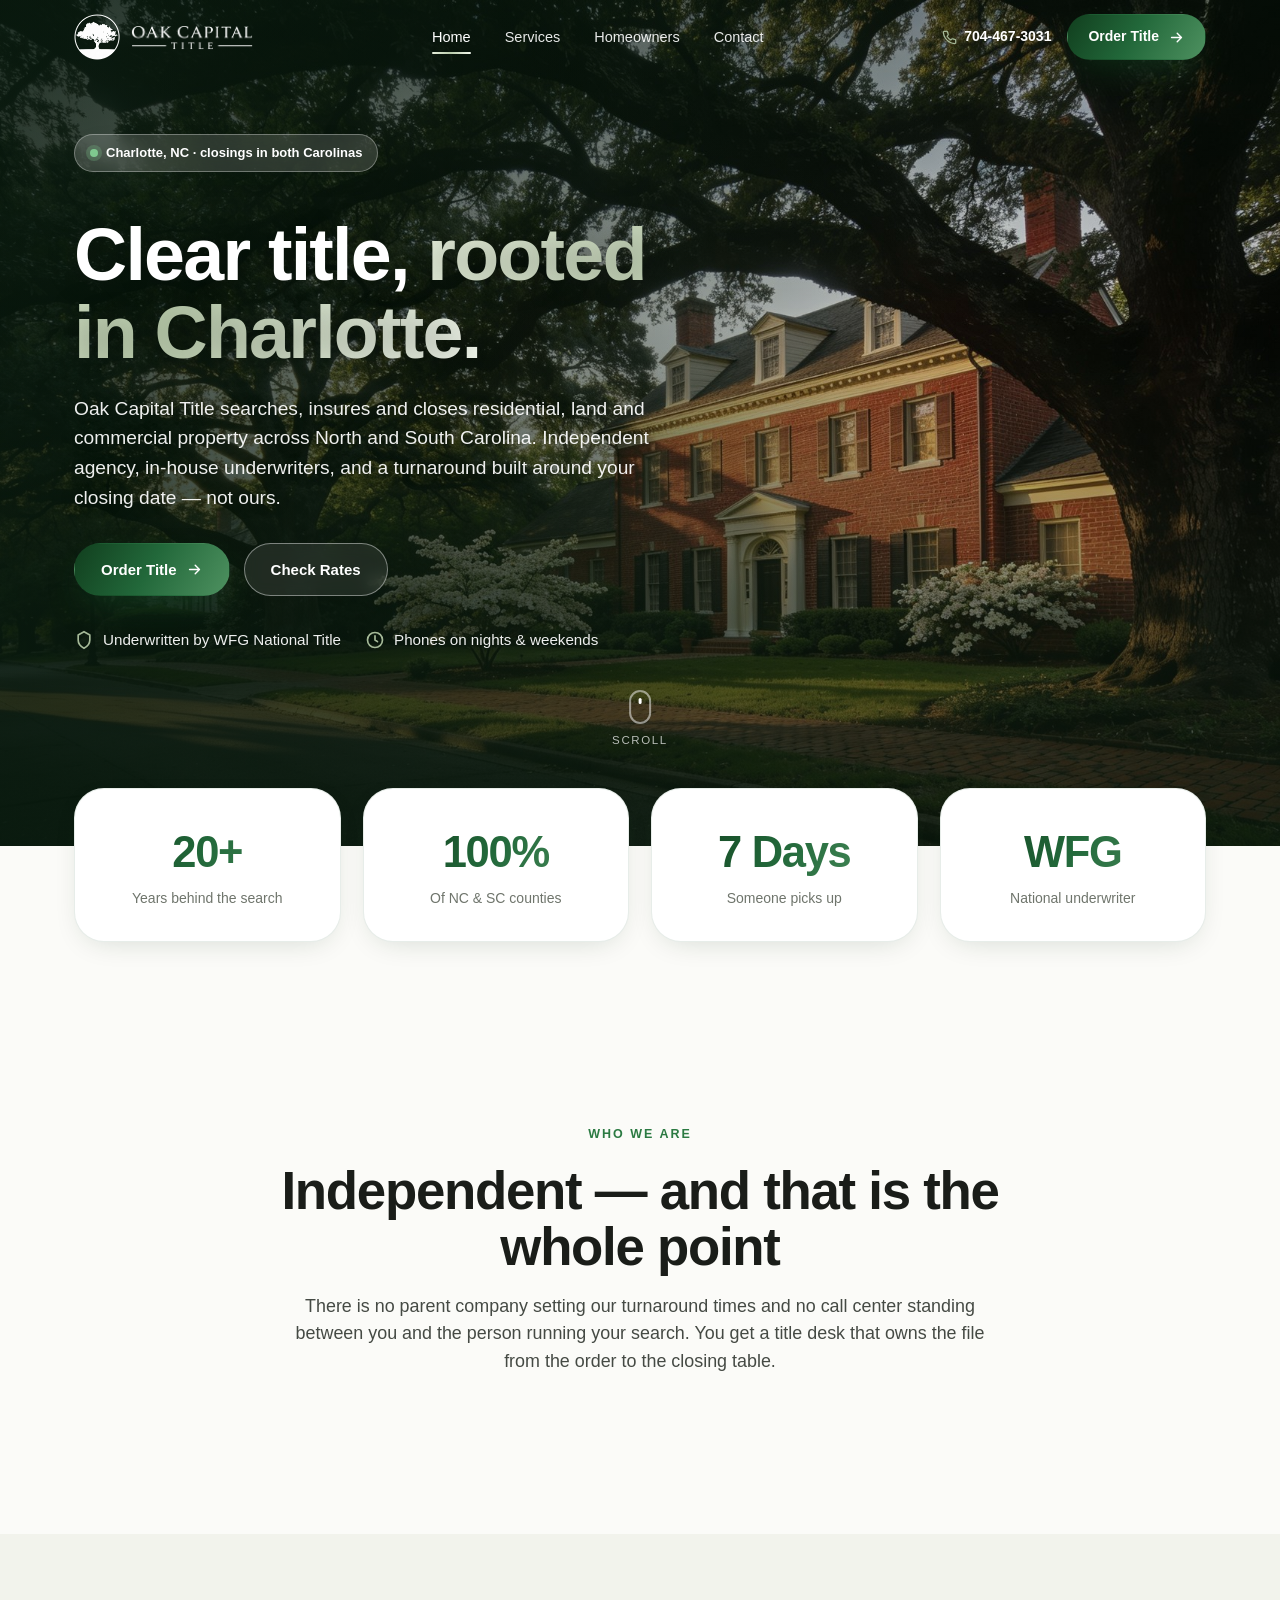
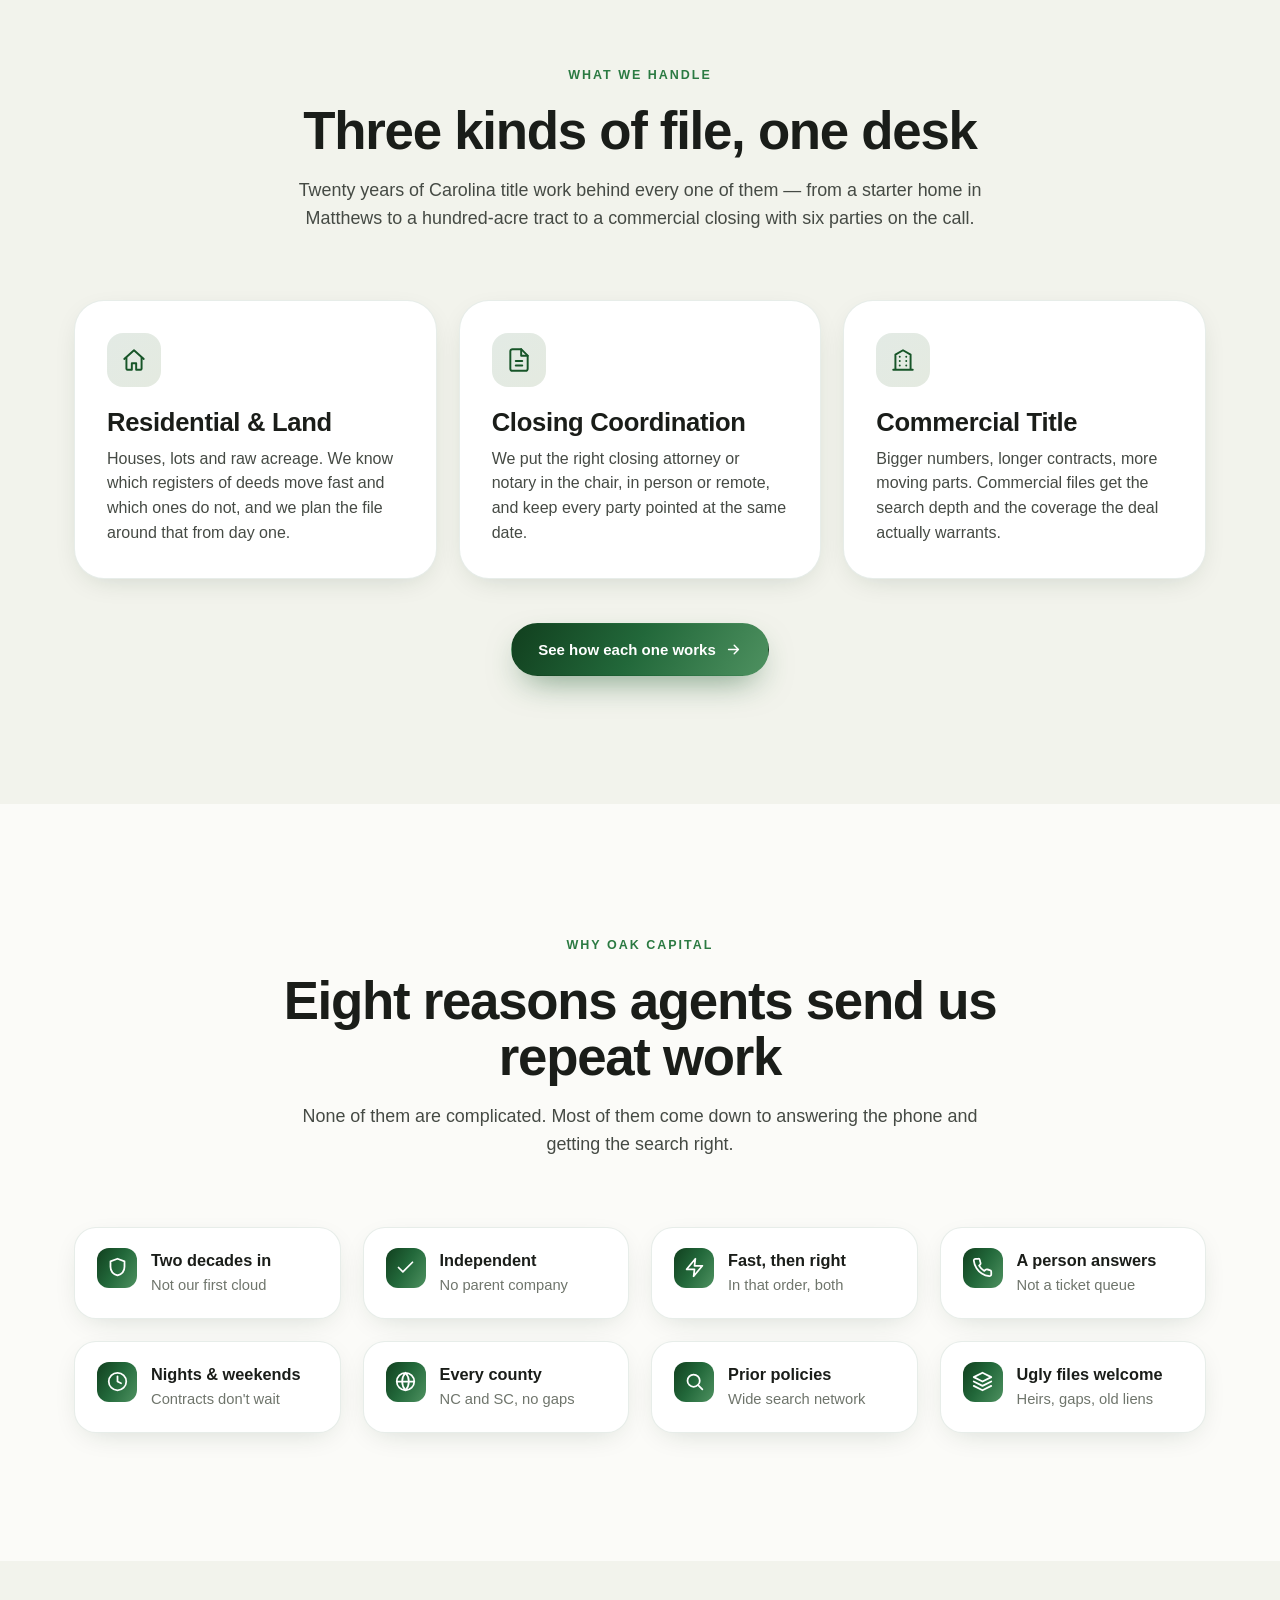
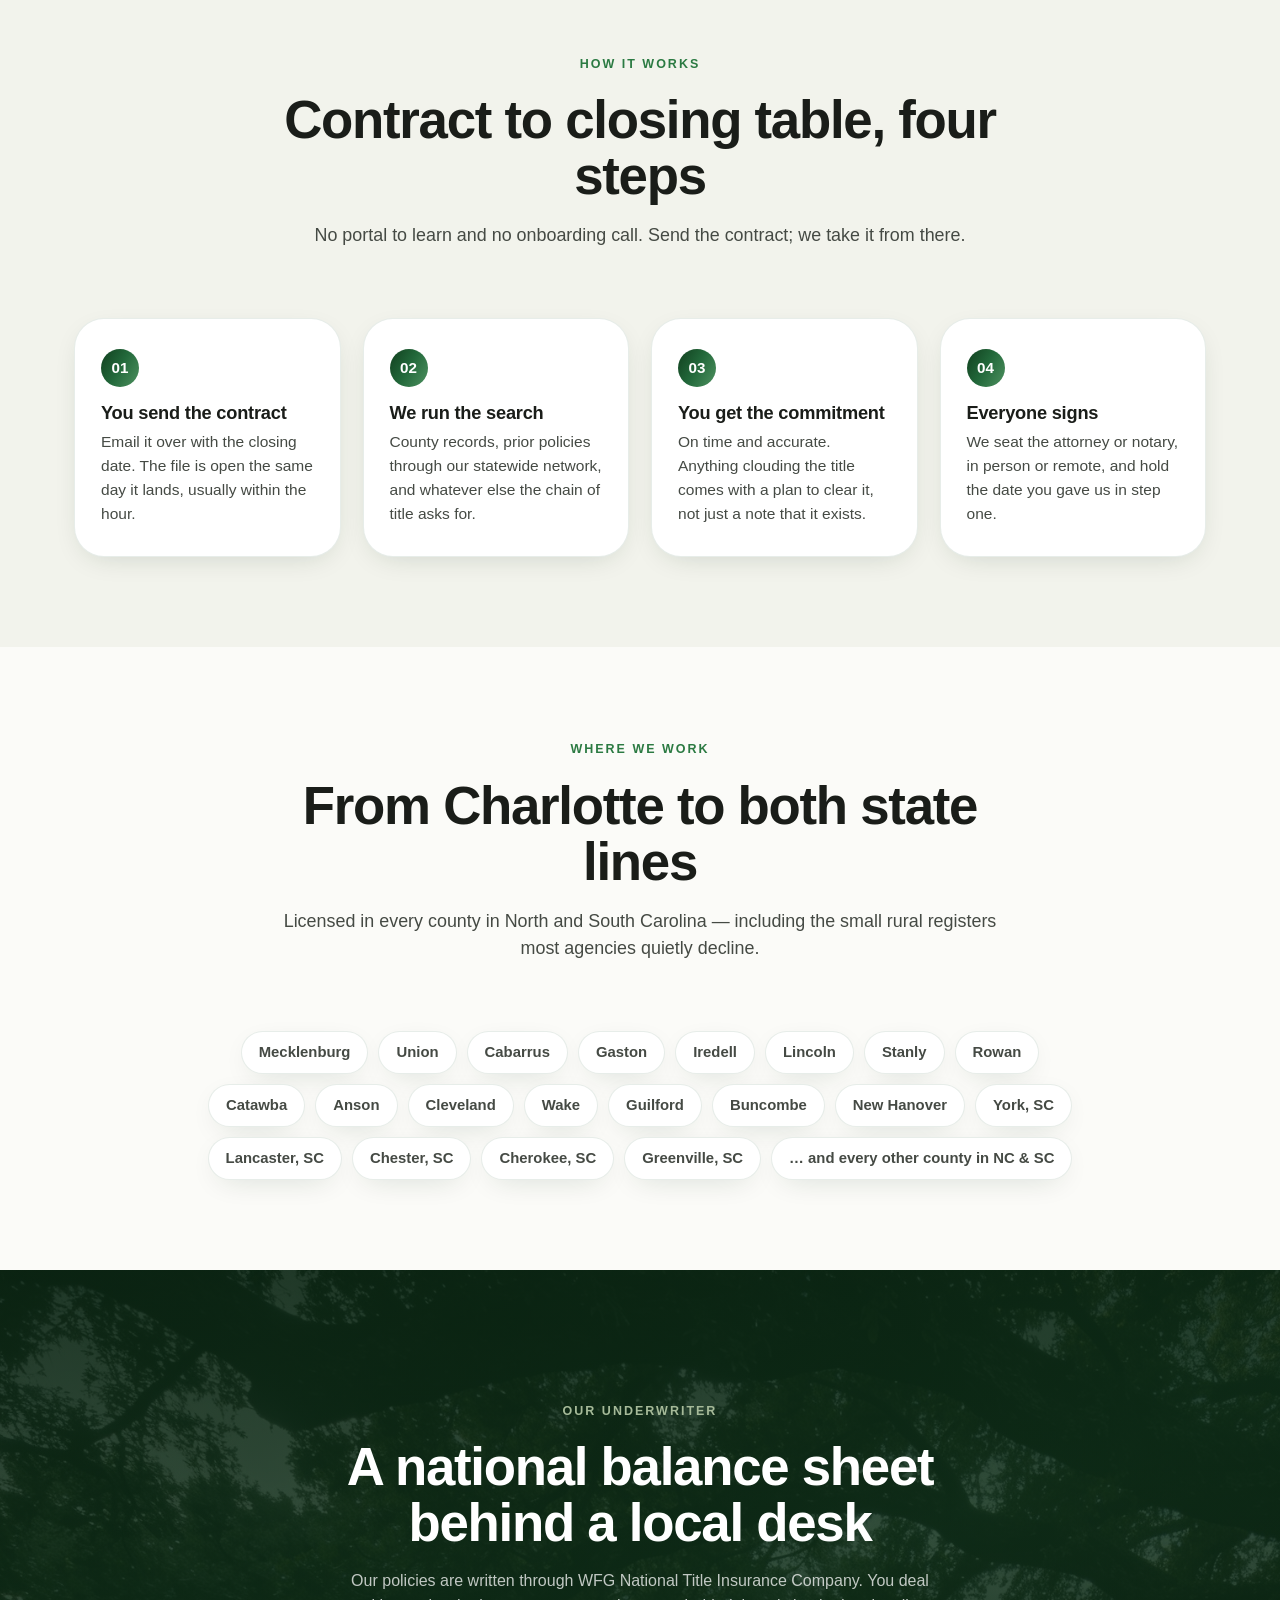
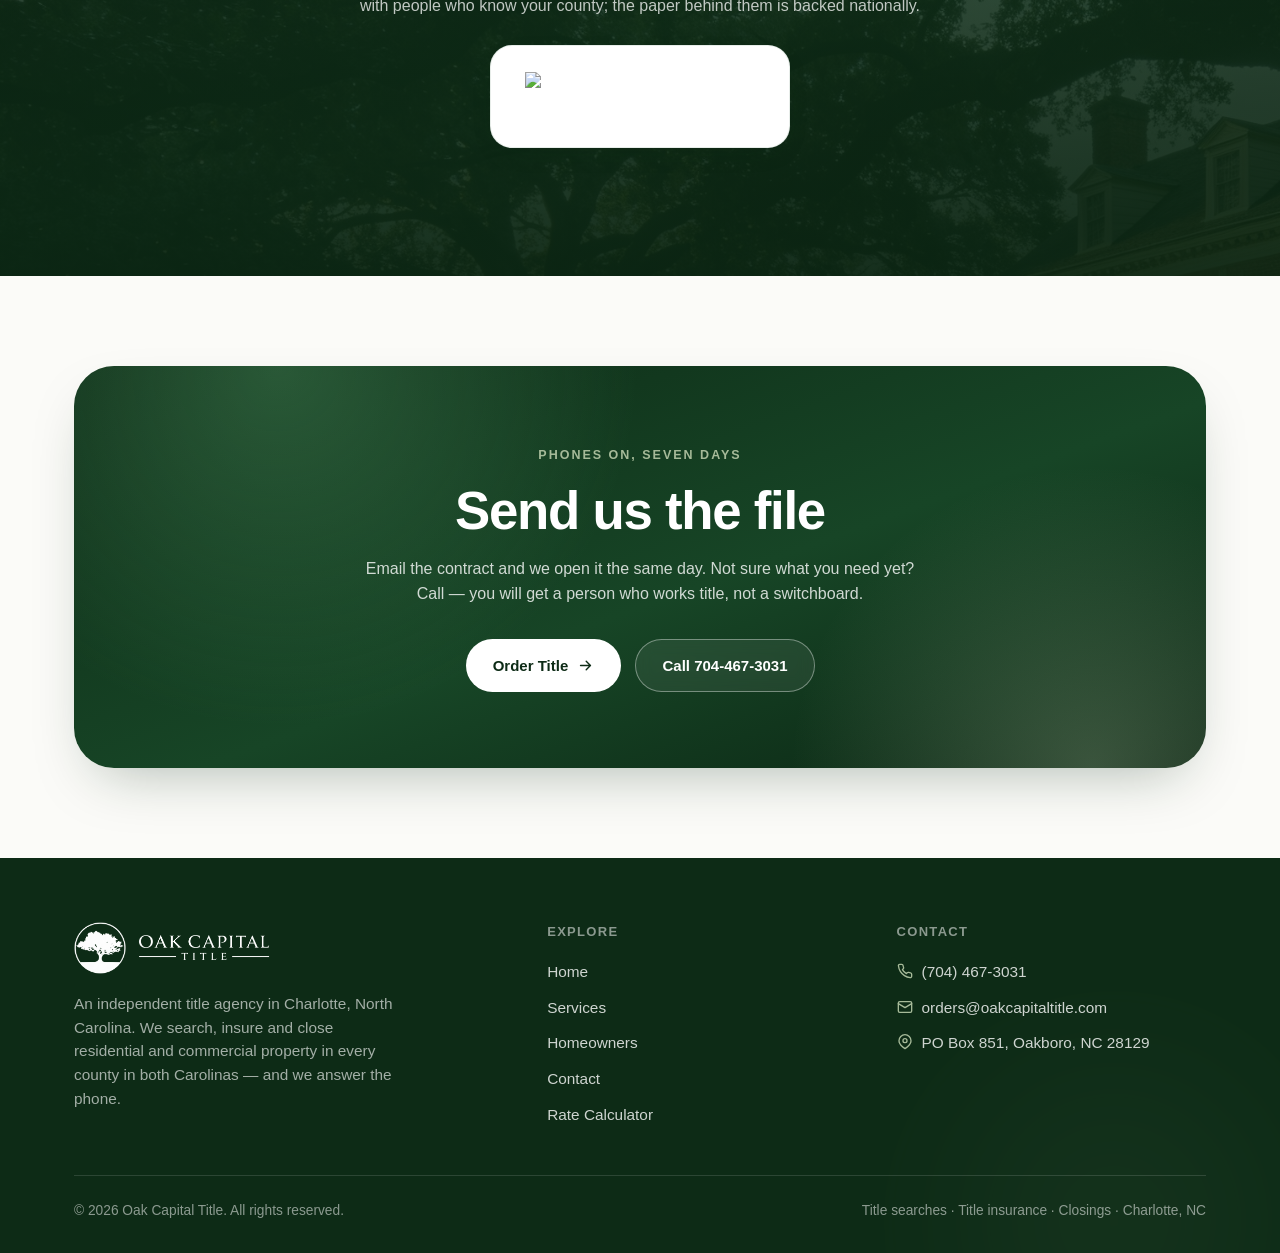
==== commit 01e2ee71: "Rewrite all copy in Oak Capital's own voice Mom's note: the sites should read as siblings, not clone" ====
--- a/index.html
+++ b/index.html
@@ -3,14 +3,14 @@
 <head>
 <meta charset="UTF-8" />
 <meta name="viewport" content="width=device-width, initial-scale=1.0" />
-<title>Oak Capital Title — Residential &amp; Commercial Title Insurance in Charlotte, NC</title>
-<meta name="description" content="Oak Capital Title is an independent title agency in Charlotte, North Carolina providing residential and commercial title insurance across North and South Carolina. Fast, accurate, and available nights and weekends." />
+<title>Oak Capital Title — Title Insurance in Charlotte, NC | Residential &amp; Commercial</title>
+<meta name="description" content="Oak Capital Title is an independent title agency in Charlotte, NC. Title searches, title insurance and closings for residential, land and commercial property in every county in North and South Carolina. Phones on nights and weekends." />
 <link rel="canonical" href="https://www.oakcapitaltitle.com/" />
 <meta name="theme-color" content="#175528" />
 <meta property="og:type" content="website" />
 <meta property="og:site_name" content="Oak Capital Title" />
-<meta property="og:title" content="Oak Capital Title — Residential &amp; Commercial Title Insurance in Charlotte, NC" />
-<meta property="og:description" content="Oak Capital Title is an independent title agency in Charlotte, North Carolina providing residential and commercial title insurance across North and South Carolina. Fast, accurate, and available nights and weekends." />
+<meta property="og:title" content="Oak Capital Title — Title Insurance in Charlotte, NC | Residential &amp; Commercial" />
+<meta property="og:description" content="Oak Capital Title is an independent title agency in Charlotte, NC. Title searches, title insurance and closings for residential, land and commercial property in every county in North and South Carolina. Phones on nights and weekends." />
 <meta property="og:url" content="https://www.oakcapitaltitle.com/" />
 <meta property="og:image" content="https://www.oakcapitaltitle.com/assets/img/og-image.jpg" />
 <meta name="twitter:card" content="summary_large_image" />
@@ -58,16 +58,16 @@
   <div class="hero__bg"><img src="assets/img/hero.jpg" alt="A brick home framed by mature oak trees on a quiet Charlotte street at golden hour" fetchpriority="high" width="2000" height="1125" /></div>
   <div class="wrap">
     <div class="hero__content" data-reveal>
-      <span class="hero__badge"><span class="dot"></span>Independent title agency &middot; Charlotte, NC</span>
-      <h1>Residential &amp; commercial title insurance, <span class="text-grad">done right.</span></h1>
-      <p class="hero__sub">Oak Capital Title is a trusted, independent title agency based in Charlotte, North Carolina, specializing in title insurance across North and South Carolina — built on exceptional customer service, fast turnaround, and deep industry expertise.</p>
+      <span class="hero__badge"><span class="dot"></span>Charlotte, NC &middot; closings in both Carolinas</span>
+      <h1>Clear title, <span class="text-grad">rooted in Charlotte.</span></h1>
+      <p class="hero__sub">Oak Capital Title searches, insures and closes residential, land and commercial property across North and South Carolina. Independent agency, in-house underwriters, and a turnaround built around your closing date &mdash; not ours.</p>
       <div class="hero__actions">
         <a href="mailto:orders@oakcapitaltitle.com?subject=New%20Title%20Request%20%E2%80%94%20Oak%20Capital%20Title" class="btn btn--primary">Order Title <svg viewBox="0 0 24 24" fill="none" stroke="currentColor" stroke-width="2" stroke-linecap="round" stroke-linejoin="round"><path d="M5 12h14M13 6l6 6-6 6"/></svg></a>
-        <a href="https://rates.wfgnationaltitle.com/" target="_blank" rel="noopener" class="btn btn--ghost">Rate Calculator</a>
+        <a href="https://rates.wfgnationaltitle.com/" target="_blank" rel="noopener" class="btn btn--ghost">Check Rates</a>
       </div>
       <div class="hero-badges">
-        <span><svg viewBox="0 0 24 24" fill="none" stroke="currentColor" stroke-width="2" stroke-linecap="round" stroke-linejoin="round"><path d="M12 2l7 4v6c0 5-3.5 8-7 10-3.5-2-7-5-7-10V6l7-4z"/></svg> Backed by WFG Underwriters</span>
-        <span><svg viewBox="0 0 24 24" fill="none" stroke="currentColor" stroke-width="2" stroke-linecap="round" stroke-linejoin="round"><circle cx="12" cy="12" r="9"/><path d="M12 7v5l3 2"/></svg> Available Nights &amp; Weekends</span>
+        <span><svg viewBox="0 0 24 24" fill="none" stroke="currentColor" stroke-width="2" stroke-linecap="round" stroke-linejoin="round"><path d="M12 2l7 4v6c0 5-3.5 8-7 10-3.5-2-7-5-7-10V6l7-4z"/></svg> Underwritten by WFG National Title</span>
+        <span><svg viewBox="0 0 24 24" fill="none" stroke="currentColor" stroke-width="2" stroke-linecap="round" stroke-linejoin="round"><circle cx="12" cy="12" r="9"/><path d="M12 7v5l3 2"/></svg> Phones on nights &amp; weekends</span>
       </div>
     </div>
   </div>
@@ -78,21 +78,21 @@
 <section class="section section--tight stats-float">
   <div class="wrap">
     <div class="stats">
-      <div class="stat-card" data-reveal><b class="text-grad">20+</b><span>Years in title &amp; real estate</span></div>
-      <div class="stat-card d1" data-reveal><b class="text-grad">100%</b><span>NC &amp; SC county coverage</span></div>
-      <div class="stat-card d2" data-reveal><b class="text-grad">7-Day</b><span>Nights &amp; weekend service</span></div>
-      <div class="stat-card d3" data-reveal><b class="text-grad">WFG</b><span>Industry-leading underwriter</span></div>
-    </div>
-  </div>
-</section>
-
-<!-- INTRO / MISSION -->
+      <div class="stat-card" data-reveal><b class="text-grad">20+</b><span>Years behind the search</span></div>
+      <div class="stat-card d1" data-reveal><b class="text-grad">100%</b><span>Of NC &amp; SC counties</span></div>
+      <div class="stat-card d2" data-reveal><b class="text-grad">7 Days</b><span>Someone picks up</span></div>
+      <div class="stat-card d3" data-reveal><b class="text-grad">WFG</b><span>National underwriter</span></div>
+    </div>
+  </div>
+</section>
+
+<!-- INTRO / POSITIONING -->
 <section class="section section--tight">
   <div class="wrap">
     <div class="section-head" data-reveal>
       <span class="eyebrow">Who we are</span>
-      <h2>A trusted, independent title agency rooted in the Carolinas</h2>
-      <p>We exist to exceed expectations and deliver unparalleled service to our valued clients — combining precision, speed, and genuine care on every file.</p>
+      <h2>Independent &mdash; and that is the whole point</h2>
+      <p>There is no parent company setting our turnaround times and no call center standing between you and the person running your search. You get a title desk that owns the file from the order to the closing table.</p>
     </div>
   </div>
 </section>
@@ -101,29 +101,29 @@
 <section class="section" style="background:var(--bg-2);">
   <div class="wrap">
     <div class="section-head" data-reveal>
-      <span class="eyebrow">What we do</span>
-      <h2>A tailored range of title services</h2>
-      <p>At Oak Capital Title, we offer a tailored range of services backed by more than 20 years of experience — from residential and land title insurance to closing coordination and complex commercial transactions.</p>
+      <span class="eyebrow">What we handle</span>
+      <h2>Three kinds of file, one desk</h2>
+      <p>Twenty years of Carolina title work behind every one of them &mdash; from a starter home in Matthews to a hundred-acre tract to a commercial closing with six parties on the call.</p>
     </div>
     <div class="grid grid-3">
       <a href="services.html" class="card" data-reveal>
         <div class="card__ico"><svg viewBox="0 0 24 24" fill="none" stroke="currentColor" stroke-width="1.8" stroke-linecap="round" stroke-linejoin="round"><path d="m3 11 9-8 9 8"/><path d="M5 10v10a1 1 0 0 0 1 1h4v-6h4v6h4a1 1 0 0 0 1-1V10"/></svg></div>
-        <h3>Residential &amp; Land Title</h3>
-        <p>Exceptional customer service and unparalleled speed with utmost precision — from a locally rooted team that knows your area.</p>
+        <h3>Residential &amp; Land</h3>
+        <p>Houses, lots and raw acreage. We know which registers of deeds move fast and which ones do not, and we plan the file around that from day one.</p>
       </a>
       <a href="services.html" class="card d1" data-reveal>
         <div class="card__ico"><svg viewBox="0 0 24 24" fill="none" stroke="currentColor" stroke-width="1.8" stroke-linecap="round" stroke-linejoin="round"><path d="M14 2H6a2 2 0 0 0-2 2v16a2 2 0 0 0 2 2h12a2 2 0 0 0 2-2V8z"/><path d="M14 2v6h6M9 13h6M9 17h6"/></svg></div>
-        <h3>Closing Services</h3>
-        <p>We connect you with experienced closing attorneys and notaries — including remote closings for flexibility and convenience.</p>
+        <h3>Closing Coordination</h3>
+        <p>We put the right closing attorney or notary in the chair, in person or remote, and keep every party pointed at the same date.</p>
       </a>
       <a href="services.html" class="card d2" data-reveal>
         <div class="card__ico"><svg viewBox="0 0 24 24" fill="none" stroke="currentColor" stroke-width="1.8" stroke-linecap="round" stroke-linejoin="round"><path d="M3 21h18M5 21V7l7-4 7 4v14M9 9h.01M15 9h.01M9 13h.01M15 13h.01M9 17h.01M15 17h.01"/></svg></div>
         <h3>Commercial Title</h3>
-        <p>Higher stakes and intricate negotiations demand full protection. We safeguard your investment commensurate with its value.</p>
+        <p>Bigger numbers, longer contracts, more moving parts. Commercial files get the search depth and the coverage the deal actually warrants.</p>
       </a>
     </div>
     <div style="text-align:center;margin-top:44px;" data-reveal>
-      <a href="services.html" class="btn btn--primary">Explore all services <svg viewBox="0 0 24 24" fill="none" stroke="currentColor" stroke-width="2" stroke-linecap="round" stroke-linejoin="round"><path d="M5 12h14M13 6l6 6-6 6"/></svg></a>
+      <a href="services.html" class="btn btn--primary">See how each one works <svg viewBox="0 0 24 24" fill="none" stroke="currentColor" stroke-width="2" stroke-linecap="round" stroke-linejoin="round"><path d="M5 12h14M13 6l6 6-6 6"/></svg></a>
     </div>
   </div>
 </section>
@@ -133,41 +133,41 @@
   <div class="wrap">
     <div class="section-head" data-reveal>
       <span class="eyebrow">Why Oak Capital</span>
-      <h2>Built for speed, accuracy &amp; trust</h2>
-      <p>Every reason clients across the Carolinas keep coming back to us.</p>
+      <h2>Eight reasons agents send us repeat work</h2>
+      <p>None of them are complicated. Most of them come down to answering the phone and getting the search right.</p>
     </div>
     <div class="grid grid-4">
       <div class="feature" data-reveal>
         <div class="feature__ico"><svg viewBox="0 0 24 24" fill="none" stroke="currentColor" stroke-width="2" stroke-linecap="round" stroke-linejoin="round"><path d="M12 2 4 5v6c0 5 3.4 8.6 8 10 4.6-1.4 8-5 8-10V5l-8-3z"/></svg></div>
-        <div><b>Experience</b><span>20+ years in title</span></div>
+        <div><b>Two decades in</b><span>Not our first cloud</span></div>
       </div>
       <div class="feature d1" data-reveal>
         <div class="feature__ico"><svg viewBox="0 0 24 24" fill="none" stroke="currentColor" stroke-width="2" stroke-linecap="round" stroke-linejoin="round"><path d="M20 6 9 17l-5-5"/></svg></div>
-        <div><b>Trustworthy</b><span>Independent &amp; reliable</span></div>
+        <div><b>Independent</b><span>No parent company</span></div>
       </div>
       <div class="feature d2" data-reveal>
         <div class="feature__ico"><svg viewBox="0 0 24 24" fill="none" stroke="currentColor" stroke-width="2" stroke-linecap="round" stroke-linejoin="round"><path d="M13 2 3 14h9l-1 8 10-12h-9l1-8z"/></svg></div>
-        <div><b>Fast &amp; Accurate</b><span>Precise commitments</span></div>
+        <div><b>Fast, then right</b><span>In that order, both</span></div>
       </div>
       <div class="feature d3" data-reveal>
-        <div class="feature__ico"><svg viewBox="0 0 24 24" fill="none" stroke="currentColor" stroke-width="2" stroke-linecap="round" stroke-linejoin="round"><path d="M12 8v4l3 3M12 22a10 10 0 1 0 0-20 10 10 0 0 0 0 20z"/></svg></div>
-        <div><b>Responsive</b><span>Accessible when you need us</span></div>
+        <div class="feature__ico"><svg viewBox="0 0 24 24" fill="none" stroke="currentColor" stroke-width="2" stroke-linecap="round" stroke-linejoin="round"><path d="M22 16.92v3a2 2 0 0 1-2.18 2 19.8 19.8 0 0 1-8.63-3.07 19.5 19.5 0 0 1-6-6A19.8 19.8 0 0 1 2.06 4.2 2 2 0 0 1 4.05 2h3a2 2 0 0 1 2 1.72c.13.94.36 1.9.7 2.81a2 2 0 0 1-.45 2.11L8.09 9.91a16 16 0 0 0 6 6l1.27-1.27a2 2 0 0 1 2.11-.45c.91.34 1.87.57 2.81.7A2 2 0 0 1 22 16.92z"/></svg></div>
+        <div><b>A person answers</b><span>Not a ticket queue</span></div>
       </div>
       <div class="feature" data-reveal>
         <div class="feature__ico"><svg viewBox="0 0 24 24" fill="none" stroke="currentColor" stroke-width="2" stroke-linecap="round" stroke-linejoin="round"><path d="M12 2a10 10 0 1 0 0 20 10 10 0 0 0 0-20zM12 6v6l4 2"/></svg></div>
-        <div><b>Nights &amp; Weekends</b><span>Available 7 days</span></div>
+        <div><b>Nights &amp; weekends</b><span>Contracts don't wait</span></div>
       </div>
       <div class="feature d1" data-reveal>
         <div class="feature__ico"><svg viewBox="0 0 24 24" fill="none" stroke="currentColor" stroke-width="2" stroke-linecap="round" stroke-linejoin="round"><path d="M12 2a10 10 0 1 0 0 20 10 10 0 0 0 0-20zM2 12h20M12 2a15 15 0 0 1 0 20 15 15 0 0 1 0-20z"/></svg></div>
-        <div><b>NC &amp; SC Counties</b><span>Full state coverage</span></div>
+        <div><b>Every county</b><span>NC and SC, no gaps</span></div>
       </div>
       <div class="feature d2" data-reveal>
         <div class="feature__ico"><svg viewBox="0 0 24 24" fill="none" stroke="currentColor" stroke-width="2" stroke-linecap="round" stroke-linejoin="round"><circle cx="11" cy="11" r="7"/><path d="m21 21-4.3-4.3"/></svg></div>
-        <div><b>Prior Policies</b><span>Extensive search network</span></div>
+        <div><b>Prior policies</b><span>Wide search network</span></div>
       </div>
       <div class="feature d3" data-reveal>
         <div class="feature__ico"><svg viewBox="0 0 24 24" fill="none" stroke="currentColor" stroke-width="2" stroke-linecap="round" stroke-linejoin="round"><path d="M12 2 2 7l10 5 10-5-10-5zM2 17l10 5 10-5M2 12l10 5 10-5"/></svg></div>
-        <div><b>Complex Issues</b><span>Resolved with confidence</span></div>
+        <div><b>Ugly files welcome</b><span>Heirs, gaps, old liens</span></div>
       </div>
     </div>
   </div>
@@ -178,29 +178,29 @@
   <div class="wrap">
     <div class="section-head" data-reveal>
       <span class="eyebrow">How it works</span>
-      <h2>Four steps from contract to closing table</h2>
-      <p>A simple, predictable process — with a real person on the other end of every file.</p>
+      <h2>Contract to closing table, four steps</h2>
+      <p>No portal to learn and no onboarding call. Send the contract; we take it from there.</p>
     </div>
     <div class="steps">
       <div class="step" data-reveal>
         <b></b>
-        <h3>Send the order</h3>
-        <p>Email your contract or order details and we open the file right away — no portal, no runaround.</p>
+        <h3>You send the contract</h3>
+        <p>Email it over with the closing date. The file is open the same day it lands, usually within the hour.</p>
       </div>
       <div class="step d1" data-reveal>
         <b></b>
-        <h3>We search the title</h3>
-        <p>Our team runs the county search and pulls prior policies through an extensive statewide network.</p>
+        <h3>We run the search</h3>
+        <p>County records, prior policies through our statewide network, and whatever else the chain of title asks for.</p>
       </div>
       <div class="step d2" data-reveal>
         <b></b>
-        <h3>Clear commitment</h3>
-        <p>You receive a timely, accurate title commitment with any clouds identified — and worked, not just flagged.</p>
+        <h3>You get the commitment</h3>
+        <p>On time and accurate. Anything clouding the title comes with a plan to clear it, not just a note that it exists.</p>
       </div>
       <div class="step d3" data-reveal>
         <b></b>
-        <h3>Close with confidence</h3>
-        <p>We coordinate an experienced attorney or notary, in person or remote, and get you to the table on time.</p>
+        <h3>Everyone signs</h3>
+        <p>We seat the attorney or notary, in person or remote, and hold the date you gave us in step one.</p>
       </div>
     </div>
   </div>
@@ -211,8 +211,8 @@
   <div class="wrap">
     <div class="section-head" data-reveal>
       <span class="eyebrow">Where we work</span>
-      <h2>Charlotte based. Carolinas covered.</h2>
-      <p>We are headquartered in Charlotte and licensed across every county in North and South Carolina — including the ones nobody else wants to search.</p>
+      <h2>From Charlotte to both state lines</h2>
+      <p>Licensed in every county in North and South Carolina &mdash; including the small rural registers most agencies quietly decline.</p>
     </div>
     <div class="areas" data-reveal>
       <span>Mecklenburg</span><span>Union</span><span>Cabarrus</span><span>Gaston</span><span>Iredell</span>
@@ -228,9 +228,9 @@
 <section class="section band band--oak">
   <div class="wrap">
     <div class="partner" data-reveal>
-      <span class="eyebrow eyebrow--light">Our underwriting partner</span>
-      <h2>Proudly partnered with WFG's<br>industry-leading underwriters</h2>
-      <p style="max-width:560px;margin:18px auto 0;">Backed by WFG National Title Insurance Company, we pair local Carolina expertise with the strength of a national underwriter.</p>
+      <span class="eyebrow eyebrow--light">Our underwriter</span>
+      <h2>A national balance sheet<br>behind a local desk</h2>
+      <p style="max-width:580px;margin:18px auto 0;">Our policies are written through WFG National Title Insurance Company. You deal with people who know your county; the paper behind them is backed nationally.</p>
       <div class="partner__logo"><img src="assets/img/wfg.jpg" alt="WFG National Title Insurance Company" /></div>
     </div>
   </div>
@@ -239,9 +239,9 @@
 <section class="section section--tight">
   <div class="wrap">
     <div class="cta-card" data-reveal>
-      <span class="eyebrow eyebrow--light">Available nights &amp; weekends</span>
-      <h2>Ready to order your title?</h2>
-      <p>Send us your request and our team will get started right away. Questions? We're accessible early mornings and late evenings — whenever you need us.</p>
+      <span class="eyebrow eyebrow--light">Phones on, seven days</span>
+      <h2>Send us the file</h2>
+      <p>Email the contract and we open it the same day. Not sure what you need yet? Call — you will get a person who works title, not a switchboard.</p>
       <div class="cta-actions">
         <a href="mailto:orders@oakcapitaltitle.com?subject=New%20Title%20Request%20%E2%80%94%20Oak%20Capital%20Title" class="btn btn--light">Order Title <svg viewBox="0 0 24 24" fill="none" stroke="currentColor" stroke-width="2" stroke-linecap="round" stroke-linejoin="round"><path d="M5 12h14M13 6l6 6-6 6"/></svg></a>
         <a href="tel:7044673031" class="btn btn--outline-light">Call 704-467-3031</a>
@@ -259,7 +259,7 @@
           <img class="lock-mark" src="assets/img/mark-white.png" alt="" width="722" height="720" />
           <img class="lock-word" src="assets/img/wordmark-white.png" alt="Oak Capital Title" width="1017" height="208" />
         </div>
-        <p>Residential and commercial title insurance from Charlotte, North Carolina — serving every county in North and South Carolina. Independent, accurate, and available when you need us.</p>
+        <p>An independent title agency in Charlotte, North Carolina. We search, insure and close residential and commercial property in every county in both Carolinas — and we answer the phone.</p>
       </div>
       <div>
         <h4>Explore</h4>
@@ -282,7 +282,7 @@
     </div>
     <div class="footer__bottom">
       <span>&copy; <span id="year">2026</span> Oak Capital Title. All rights reserved.</span>
-      <span>Residential &amp; Commercial Title Insurance &middot; Charlotte, NC &middot; NC &amp; SC</span>
+      <span>Title searches &middot; Title insurance &middot; Closings &middot; Charlotte, NC</span>
     </div>
   </div>
 </footer>
@@ -292,7 +292,7 @@
   "@context": "https://schema.org",
   "@type": "ProfessionalService",
   "name": "Oak Capital Title",
-  "description": "Independent title agency providing residential and commercial title insurance across North and South Carolina.",
+  "description": "Independent Charlotte, NC title agency. Title searches, title insurance and closing coordination for residential, land and commercial property throughout North and South Carolina.",
   "url": "https://www.oakcapitaltitle.com",
   "telephone": "+1-704-467-3031",
   "email": "orders@oakcapitaltitle.com",
--- a/assets/css/style.css
+++ b/assets/css/style.css
@@ -155,7 +155,7 @@
 .nav__links a:hover, .nav__links a.active { color: var(--ink); }
 .nav__links a:hover::after, .nav__links a.active::after { width: 100%; }
 .nav__cta { display: flex; align-items: center; gap: 16px; }
-.nav__phone { display: inline-flex; align-items: center; gap: 7px; font-size: 14px; font-weight: 600; color: var(--ink); }
+.nav__phone { display: inline-flex; align-items: center; gap: 7px; font-size: 14px; font-weight: 600; color: var(--ink); white-space: nowrap; }
 .nav__phone svg { width: 15px; height: 15px; color: var(--brand-mid); }
 .nav__burger {
   display: none; width: 42px; height: 42px; border-radius: 12px;
@@ -170,7 +170,8 @@
 /* Mobile menu */
 .mobile-menu {
   position: fixed; inset: var(--nav-h) 0 auto 0; z-index: 99;
-  background: rgba(251,251,248,0.97); backdrop-filter: blur(24px);
+  background: rgba(250,250,246,0.985); backdrop-filter: saturate(180%) blur(26px);
+  -webkit-backdrop-filter: saturate(180%) blur(26px);
   padding: 24px; display: flex; flex-direction: column; gap: 4px;
   transform: translateY(-140%); transition: transform .5s var(--ease);
   box-shadow: var(--shadow-soft); border-bottom: 1px solid var(--line);
@@ -443,6 +444,8 @@
 @keyframes scrolldot { 0% { opacity: 0; transform: translate(-50%, 0); } 40% { opacity: 1; } 80% { opacity: 0; transform: translate(-50%, 10px); } 100% { opacity: 0; } }
 .hero__scroll.hide { opacity: 0; transform: translate(-50%, 14px); }
 @media (max-width: 720px) { .hero__scroll { bottom: 74px; } }
+/* short viewports: the cue would collide with the hero badges */
+@media (max-height: 820px) { .hero__scroll { display: none; } }
 
 /* Floating stats card overlapping hero */
 .stats-float { position: relative; z-index: 5; margin-top: -58px; padding-top: 0; }
@@ -515,6 +518,11 @@
 .form-note { margin-top: 14px; font-size: .87rem; color: var(--muted); text-align: center; }
 
 /* ---------- Responsive ---------- */
+@media (max-width: 900px) {
+  .nav__links, .nav__phone { display: none; }
+  .nav__burger { display: flex; }
+  .hero__scroll { display: none; }
+}
 @media (max-width: 980px) {
   .split, .split--rev .split__media { grid-template-columns: 1fr; order: unset; }
   .split--rev .split__body { order: 2; }
@@ -528,8 +536,6 @@
 }
 @media (max-width: 720px) {
   :root { --nav-h: 66px; }
-  .nav__links, .nav__phone { display: none; }
-  .nav__burger { display: flex; }
   .nav .nav__logo .lock-mark { height: 36px; }
   .nav .nav__logo .lock-word { height: 19px; }
   .nav__logo { gap: 9px; }
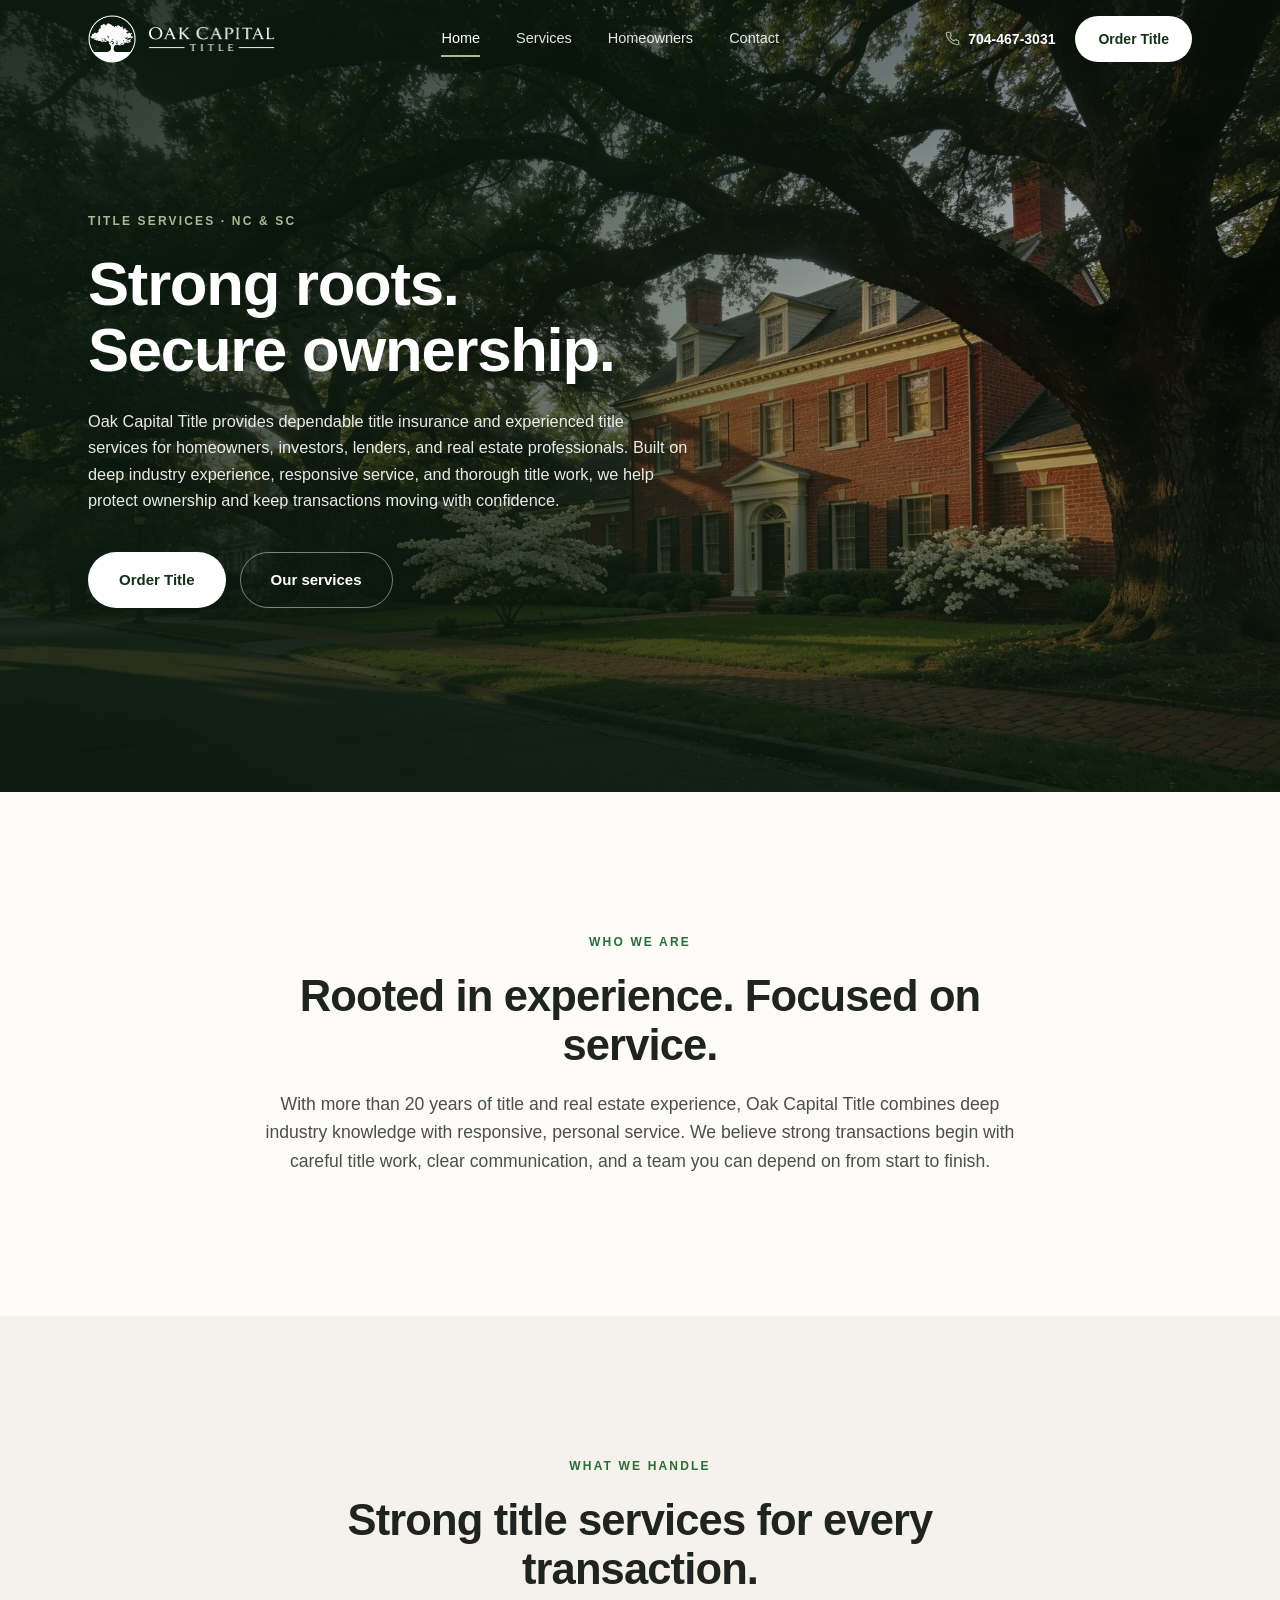
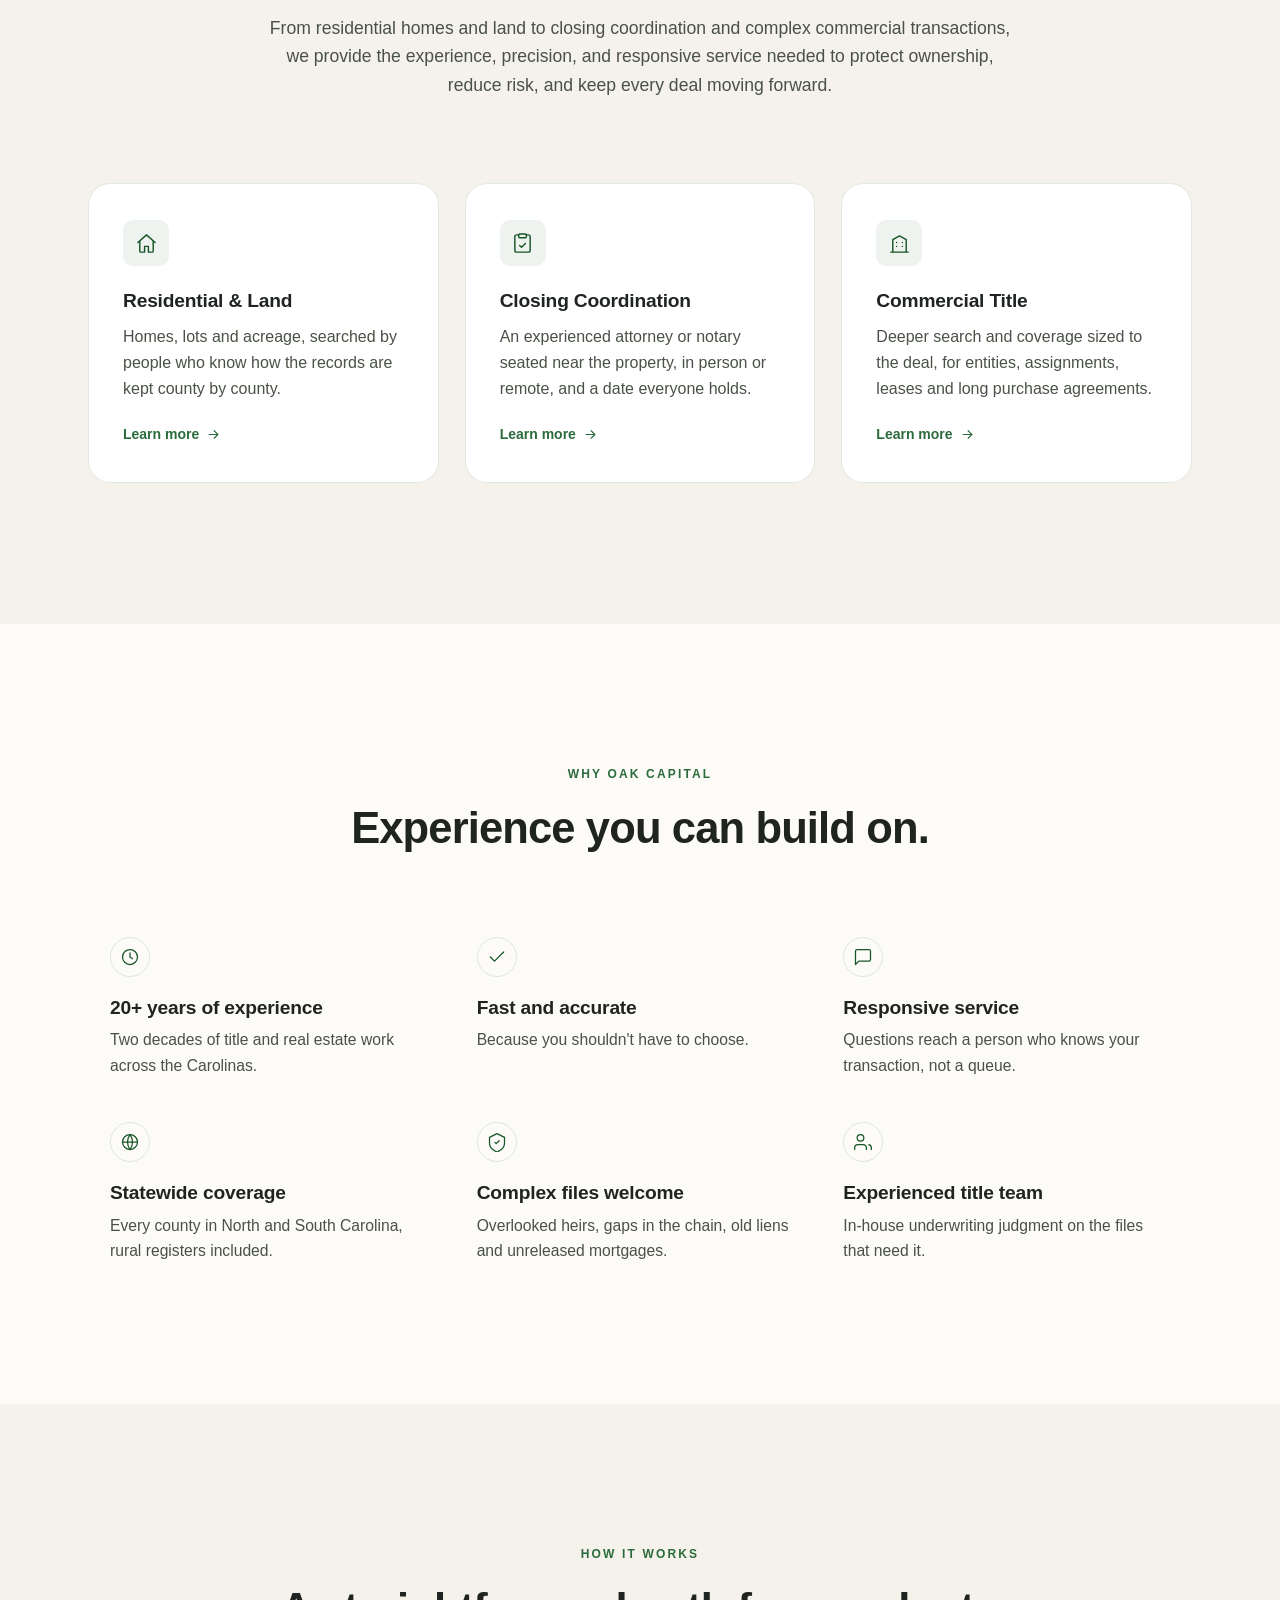
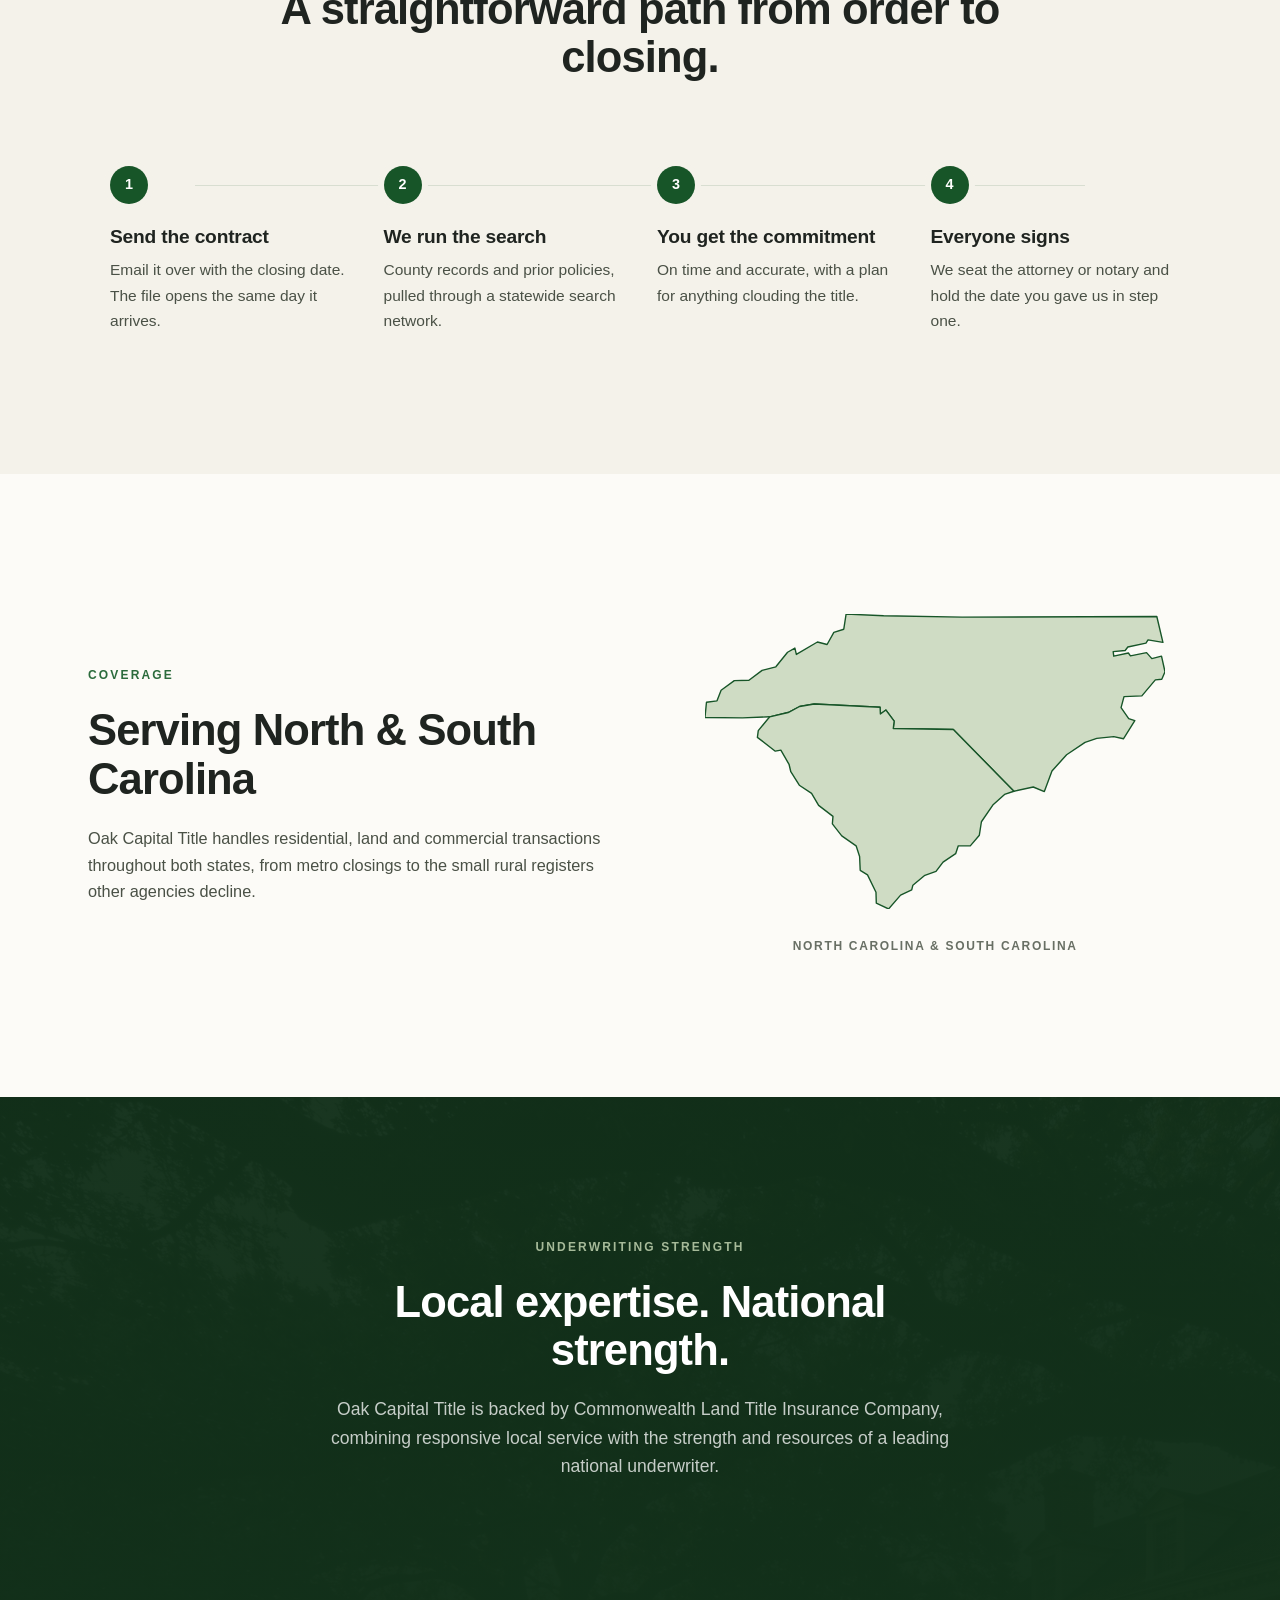
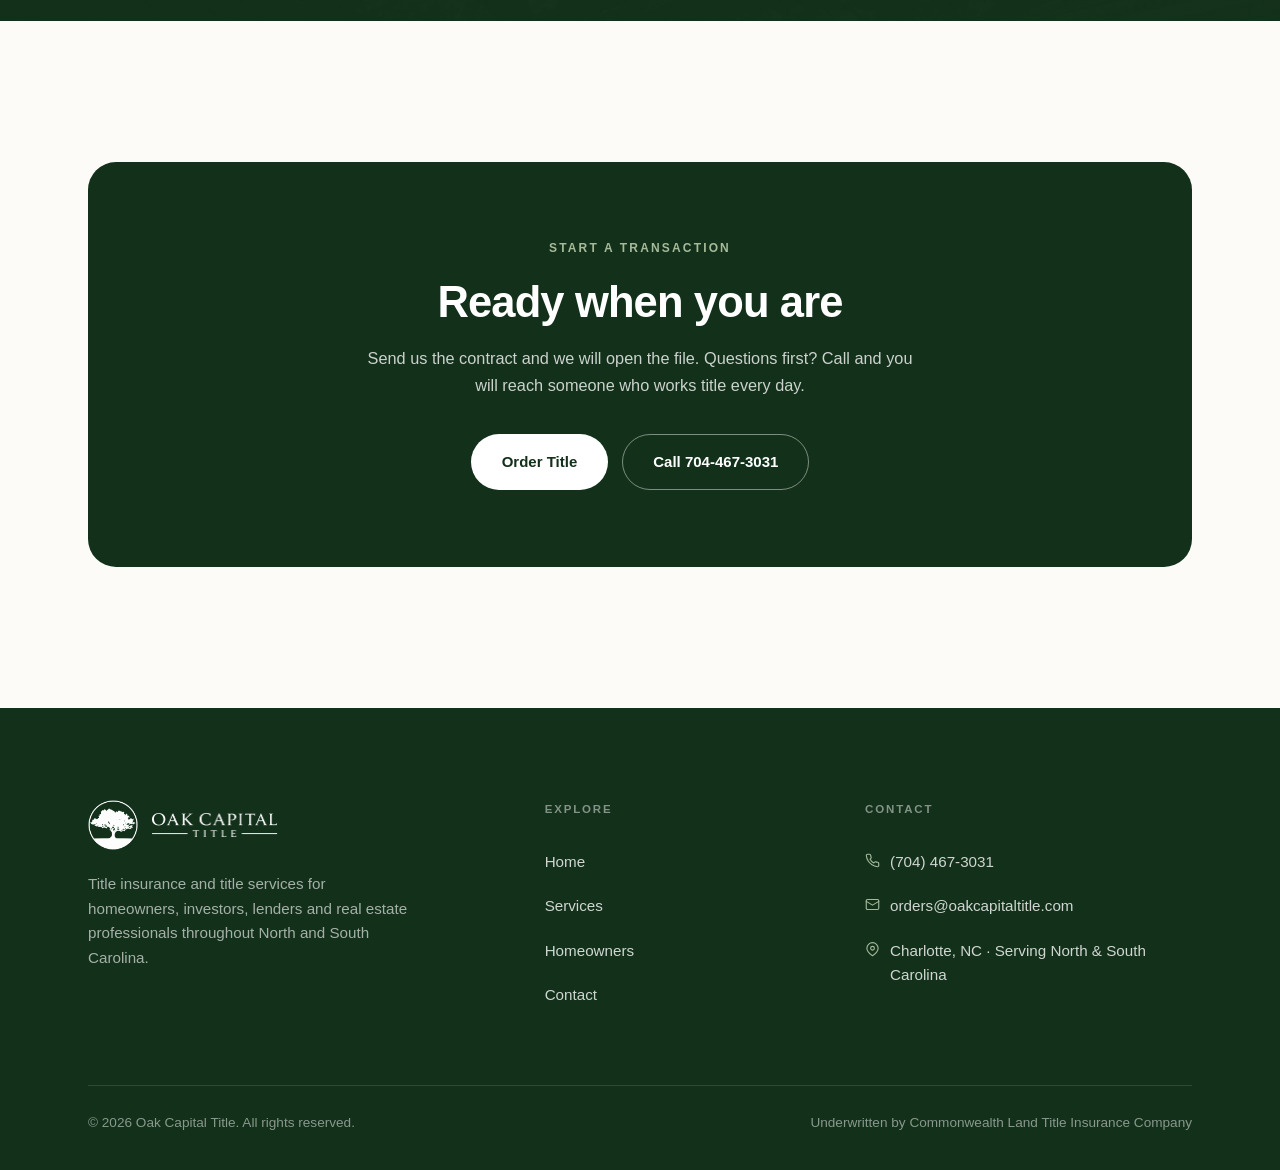
==== commit dd95e769: "Apply client revision request — Commonwealth underwriter, new brand line, premium restyle Factual co" ====
--- a/index.html
+++ b/index.html
@@ -3,18 +3,17 @@
 <head>
 <meta charset="UTF-8" />
 <meta name="viewport" content="width=device-width, initial-scale=1.0" />
-<title>Oak Capital Title — Title Insurance in Charlotte, NC | Residential &amp; Commercial</title>
-<meta name="description" content="Oak Capital Title is an independent title agency in Charlotte, NC. Title searches, title insurance and closings for residential, land and commercial property in every county in North and South Carolina. Phones on nights and weekends." />
+<title>Oak Capital Title — Title Insurance &amp; Title Services in North &amp; South Carolina</title>
+<meta name="description" content="Oak Capital Title provides dependable title insurance and experienced title services for homeowners, investors, lenders and real estate professionals throughout North and South Carolina." />
 <link rel="canonical" href="https://www.oakcapitaltitle.com/" />
 <meta name="theme-color" content="#175528" />
 <meta property="og:type" content="website" />
 <meta property="og:site_name" content="Oak Capital Title" />
-<meta property="og:title" content="Oak Capital Title — Title Insurance in Charlotte, NC | Residential &amp; Commercial" />
-<meta property="og:description" content="Oak Capital Title is an independent title agency in Charlotte, NC. Title searches, title insurance and closings for residential, land and commercial property in every county in North and South Carolina. Phones on nights and weekends." />
+<meta property="og:title" content="Oak Capital Title — Title Insurance &amp; Title Services in North &amp; South Carolina" />
+<meta property="og:description" content="Oak Capital Title provides dependable title insurance and experienced title services for homeowners, investors, lenders and real estate professionals throughout North and South Carolina." />
 <meta property="og:url" content="https://www.oakcapitaltitle.com/" />
 <meta property="og:image" content="https://www.oakcapitaltitle.com/assets/img/og-image.jpg" />
 <meta name="twitter:card" content="summary_large_image" />
-<link rel="preconnect" href="https://rates.wfgnationaltitle.com" />
 <link rel="icon" href="assets/img/favicon.ico" sizes="any" />
 <link rel="icon" type="image/png" href="assets/img/icon-32.png" sizes="32x32" />
 <link rel="apple-touch-icon" href="assets/img/icon-180.png" />
@@ -22,6 +21,7 @@
 </head>
 <body>
 
+<a class="skip-link" href="#main">Skip to content</a>
 <header class="nav">
   <div class="nav__inner">
     <a href="index.html" class="nav__logo" aria-label="Oak Capital Title — home">
@@ -37,8 +37,8 @@
       <a href="contact.html">Contact</a>
     </nav>
     <div class="nav__cta">
-      <a href="tel:7044673031" class="nav__phone"><svg viewBox="0 0 24 24" fill="none" stroke="currentColor" stroke-width="2" stroke-linecap="round" stroke-linejoin="round"><path d="M22 16.92v3a2 2 0 0 1-2.18 2 19.79 19.79 0 0 1-8.63-3.07 19.5 19.5 0 0 1-6-6 19.79 19.79 0 0 1-3.07-8.67A2 2 0 0 1 4.11 2h3a2 2 0 0 1 2 1.72 12.84 12.84 0 0 0 .7 2.81 2 2 0 0 1-.45 2.11L8.09 9.91a16 16 0 0 0 6 6l1.27-1.27a2 2 0 0 1 2.11-.45 12.84 12.84 0 0 0 2.81.7A2 2 0 0 1 22 16.92z"/></svg>704-467-3031</a>
-      <a href="mailto:orders@oakcapitaltitle.com?subject=New%20Title%20Request%20%E2%80%94%20Oak%20Capital%20Title" class="btn btn--primary btn--sm">Order Title <svg viewBox="0 0 24 24" fill="none" stroke="currentColor" stroke-width="2" stroke-linecap="round" stroke-linejoin="round"><path d="M5 12h14M13 6l6 6-6 6"/></svg></a>
+      <a href="tel:7044673031" class="nav__phone"><svg viewBox="0 0 24 24" fill="none" stroke="currentColor" stroke-width="1.8" stroke-linecap="round" stroke-linejoin="round" aria-hidden="true"><path d="M22 16.92v3a2 2 0 0 1-2.18 2 19.79 19.79 0 0 1-8.63-3.07 19.5 19.5 0 0 1-6-6 19.79 19.79 0 0 1-3.07-8.67A2 2 0 0 1 4.11 2h3a2 2 0 0 1 2 1.72 12.84 12.84 0 0 0 .7 2.81 2 2 0 0 1-.45 2.11L8.09 9.91a16 16 0 0 0 6 6l1.27-1.27a2 2 0 0 1 2.11-.45 12.84 12.84 0 0 0 2.81.7A2 2 0 0 1 22 16.92z"/></svg>704-467-3031</a>
+      <a href="mailto:orders@oakcapitaltitle.com?subject=New%20Title%20Order%20%E2%80%94%20Oak%20Capital%20Title" class="btn btn--primary btn--sm">Order Title</a>
       <button class="nav__burger" aria-label="Open menu" aria-expanded="false"><span></span><span></span><span></span></button>
     </div>
   </div>
@@ -50,208 +50,192 @@
   <a href="homeowners.html">Homeowners</a>
   <a href="contact.html">Contact</a>
   <a href="tel:7044673031">Call 704-467-3031</a>
-  <a href="mailto:orders@oakcapitaltitle.com?subject=New%20Title%20Request%20%E2%80%94%20Oak%20Capital%20Title" class="btn btn--primary">Order Title</a>
+  <a href="mailto:orders@oakcapitaltitle.com?subject=New%20Title%20Order%20%E2%80%94%20Oak%20Capital%20Title" class="btn btn--primary">Order Title</a>
 </div>
+<main id="main">
 
 <!-- HERO -->
 <section class="hero hero--home" id="top">
-  <div class="hero__bg"><img src="assets/img/hero.jpg" alt="A brick home framed by mature oak trees on a quiet Charlotte street at golden hour" fetchpriority="high" width="2000" height="1125" /></div>
+  <div class="hero__bg"><picture>
+          <source srcset="assets/img/hero.webp" type="image/webp" />
+          <img src="assets/img/hero.jpg" alt="A mature oak canopy arching over an established brick home in warm afternoon light" width="2000" height="1125" fetchpriority="high" />
+        </picture></div>
   <div class="wrap">
     <div class="hero__content" data-reveal>
-      <span class="hero__badge"><span class="dot"></span>Charlotte, NC &middot; closings in both Carolinas</span>
-      <h1>Clear title, <span class="text-grad">rooted in Charlotte.</span></h1>
-      <p class="hero__sub">Oak Capital Title searches, insures and closes residential, land and commercial property across North and South Carolina. Independent agency, in-house underwriters, and a turnaround built around your closing date &mdash; not ours.</p>
+      <span class="eyebrow eyebrow--light">Title services &middot; NC &amp; SC</span>
+      <h1>Strong roots.<br>Secure ownership.</h1>
+      <p class="hero__sub">Oak Capital Title provides dependable title insurance and experienced title services for homeowners, investors, lenders, and real estate professionals. Built on deep industry experience, responsive service, and thorough title work, we help protect ownership and keep transactions moving with confidence.</p>
       <div class="hero__actions">
-        <a href="mailto:orders@oakcapitaltitle.com?subject=New%20Title%20Request%20%E2%80%94%20Oak%20Capital%20Title" class="btn btn--primary">Order Title <svg viewBox="0 0 24 24" fill="none" stroke="currentColor" stroke-width="2" stroke-linecap="round" stroke-linejoin="round"><path d="M5 12h14M13 6l6 6-6 6"/></svg></a>
-        <a href="https://rates.wfgnationaltitle.com/" target="_blank" rel="noopener" class="btn btn--ghost">Check Rates</a>
-      </div>
-      <div class="hero-badges">
-        <span><svg viewBox="0 0 24 24" fill="none" stroke="currentColor" stroke-width="2" stroke-linecap="round" stroke-linejoin="round"><path d="M12 2l7 4v6c0 5-3.5 8-7 10-3.5-2-7-5-7-10V6l7-4z"/></svg> Underwritten by WFG National Title</span>
-        <span><svg viewBox="0 0 24 24" fill="none" stroke="currentColor" stroke-width="2" stroke-linecap="round" stroke-linejoin="round"><circle cx="12" cy="12" r="9"/><path d="M12 7v5l3 2"/></svg> Phones on nights &amp; weekends</span>
-      </div>
-    </div>
-  </div>
-  <div class="hero__scroll" aria-hidden="true"><span class="mouse"></span>Scroll</div>
-</section>
-
-<!-- TRUST STATS -->
-<section class="section section--tight stats-float">
-  <div class="wrap">
-    <div class="stats">
-      <div class="stat-card" data-reveal><b class="text-grad">20+</b><span>Years behind the search</span></div>
-      <div class="stat-card d1" data-reveal><b class="text-grad">100%</b><span>Of NC &amp; SC counties</span></div>
-      <div class="stat-card d2" data-reveal><b class="text-grad">7 Days</b><span>Someone picks up</span></div>
-      <div class="stat-card d3" data-reveal><b class="text-grad">WFG</b><span>National underwriter</span></div>
-    </div>
-  </div>
-</section>
-
-<!-- INTRO / POSITIONING -->
-<section class="section section--tight">
+        <a href="mailto:orders@oakcapitaltitle.com?subject=New%20Title%20Order%20%E2%80%94%20Oak%20Capital%20Title" class="btn btn--light">Order Title</a>
+        <a href="services.html" class="btn btn--outline-light">Our services</a>
+      </div>
+    </div>
+  </div>
+</section>
+
+<!-- WHO WE ARE -->
+<section class="section">
   <div class="wrap">
     <div class="section-head" data-reveal>
       <span class="eyebrow">Who we are</span>
-      <h2>Independent &mdash; and that is the whole point</h2>
-      <p>There is no parent company setting our turnaround times and no call center standing between you and the person running your search. You get a title desk that owns the file from the order to the closing table.</p>
-    </div>
-  </div>
-</section>
-
-<!-- SERVICES PREVIEW -->
-<section class="section" style="background:var(--bg-2);">
+      <h2>Rooted in experience. Focused on service.</h2>
+      <p>With more than 20 years of title and real estate experience, Oak Capital Title combines deep industry knowledge with responsive, personal service. We believe strong transactions begin with careful title work, clear communication, and a team you can depend on from start to finish.</p>
+    </div>
+  </div>
+</section>
+
+<!-- SERVICES -->
+<section class="section band-soft">
   <div class="wrap">
     <div class="section-head" data-reveal>
       <span class="eyebrow">What we handle</span>
-      <h2>Three kinds of file, one desk</h2>
-      <p>Twenty years of Carolina title work behind every one of them &mdash; from a starter home in Matthews to a hundred-acre tract to a commercial closing with six parties on the call.</p>
+      <h2>Strong title services for every transaction.</h2>
+      <p>From residential homes and land to closing coordination and complex commercial transactions, we provide the experience, precision, and responsive service needed to protect ownership, reduce risk, and keep every deal moving forward.</p>
     </div>
     <div class="grid grid-3">
       <a href="services.html" class="card" data-reveal>
-        <div class="card__ico"><svg viewBox="0 0 24 24" fill="none" stroke="currentColor" stroke-width="1.8" stroke-linecap="round" stroke-linejoin="round"><path d="m3 11 9-8 9 8"/><path d="M5 10v10a1 1 0 0 0 1 1h4v-6h4v6h4a1 1 0 0 0 1-1V10"/></svg></div>
+        <div class="card__ico"><svg viewBox="0 0 24 24" fill="none" stroke="currentColor" stroke-width="1.5" stroke-linecap="round" stroke-linejoin="round" aria-hidden="true"><path d="m3 11 9-8 9 8"/><path d="M5 10v10a1 1 0 0 0 1 1h4v-6h4v6h4a1 1 0 0 0 1-1V10"/></svg></div>
         <h3>Residential &amp; Land</h3>
-        <p>Houses, lots and raw acreage. We know which registers of deeds move fast and which ones do not, and we plan the file around that from day one.</p>
+        <p>Homes, lots and acreage, searched by people who know how the records are kept county by county.</p>
+        <span class="card__more">Learn more <svg viewBox="0 0 24 24" fill="none" stroke="currentColor" stroke-width="1.8" stroke-linecap="round" stroke-linejoin="round" aria-hidden="true"><path d="M5 12h14M13 6l6 6-6 6"/></svg></span>
       </a>
-      <a href="services.html" class="card d1" data-reveal>
-        <div class="card__ico"><svg viewBox="0 0 24 24" fill="none" stroke="currentColor" stroke-width="1.8" stroke-linecap="round" stroke-linejoin="round"><path d="M14 2H6a2 2 0 0 0-2 2v16a2 2 0 0 0 2 2h12a2 2 0 0 0 2-2V8z"/><path d="M14 2v6h6M9 13h6M9 17h6"/></svg></div>
+      <a href="services.html" class="card" data-reveal>
+        <div class="card__ico"><svg viewBox="0 0 24 24" fill="none" stroke="currentColor" stroke-width="1.5" stroke-linecap="round" stroke-linejoin="round" aria-hidden="true"><path d="M8 3H6a2 2 0 0 0-2 2v14a2 2 0 0 0 2 2h12a2 2 0 0 0 2-2V5a2 2 0 0 0-2-2h-2"/><rect x="8" y="2" width="8" height="4" rx="1"/><path d="m9 14 2 2 4-4"/></svg></div>
         <h3>Closing Coordination</h3>
-        <p>We put the right closing attorney or notary in the chair, in person or remote, and keep every party pointed at the same date.</p>
+        <p>An experienced attorney or notary seated near the property, in person or remote, and a date everyone holds.</p>
+        <span class="card__more">Learn more <svg viewBox="0 0 24 24" fill="none" stroke="currentColor" stroke-width="1.8" stroke-linecap="round" stroke-linejoin="round" aria-hidden="true"><path d="M5 12h14M13 6l6 6-6 6"/></svg></span>
       </a>
-      <a href="services.html" class="card d2" data-reveal>
-        <div class="card__ico"><svg viewBox="0 0 24 24" fill="none" stroke="currentColor" stroke-width="1.8" stroke-linecap="round" stroke-linejoin="round"><path d="M3 21h18M5 21V7l7-4 7 4v14M9 9h.01M15 9h.01M9 13h.01M15 13h.01M9 17h.01M15 17h.01"/></svg></div>
+      <a href="services.html" class="card" data-reveal>
+        <div class="card__ico"><svg viewBox="0 0 24 24" fill="none" stroke="currentColor" stroke-width="1.5" stroke-linecap="round" stroke-linejoin="round" aria-hidden="true"><path d="M3 21h18M5 21V8l7-4 7 4v13M9 11h.01M15 11h.01M9 15h.01M15 15h.01"/></svg></div>
         <h3>Commercial Title</h3>
-        <p>Bigger numbers, longer contracts, more moving parts. Commercial files get the search depth and the coverage the deal actually warrants.</p>
+        <p>Deeper search and coverage sized to the deal, for entities, assignments, leases and long purchase agreements.</p>
+        <span class="card__more">Learn more <svg viewBox="0 0 24 24" fill="none" stroke="currentColor" stroke-width="1.8" stroke-linecap="round" stroke-linejoin="round" aria-hidden="true"><path d="M5 12h14M13 6l6 6-6 6"/></svg></span>
       </a>
     </div>
-    <div style="text-align:center;margin-top:44px;" data-reveal>
-      <a href="services.html" class="btn btn--primary">See how each one works <svg viewBox="0 0 24 24" fill="none" stroke="currentColor" stroke-width="2" stroke-linecap="round" stroke-linejoin="round"><path d="M5 12h14M13 6l6 6-6 6"/></svg></a>
-    </div>
-  </div>
-</section>
-
-<!-- WHY CHOOSE -->
+  </div>
+</section>
+
+<!-- WHY OAK CAPITAL -->
 <section class="section">
   <div class="wrap">
     <div class="section-head" data-reveal>
       <span class="eyebrow">Why Oak Capital</span>
-      <h2>Eight reasons agents send us repeat work</h2>
-      <p>None of them are complicated. Most of them come down to answering the phone and getting the search right.</p>
-    </div>
-    <div class="grid grid-4">
-      <div class="feature" data-reveal>
-        <div class="feature__ico"><svg viewBox="0 0 24 24" fill="none" stroke="currentColor" stroke-width="2" stroke-linecap="round" stroke-linejoin="round"><path d="M12 2 4 5v6c0 5 3.4 8.6 8 10 4.6-1.4 8-5 8-10V5l-8-3z"/></svg></div>
-        <div><b>Two decades in</b><span>Not our first cloud</span></div>
-      </div>
-      <div class="feature d1" data-reveal>
-        <div class="feature__ico"><svg viewBox="0 0 24 24" fill="none" stroke="currentColor" stroke-width="2" stroke-linecap="round" stroke-linejoin="round"><path d="M20 6 9 17l-5-5"/></svg></div>
-        <div><b>Independent</b><span>No parent company</span></div>
-      </div>
-      <div class="feature d2" data-reveal>
-        <div class="feature__ico"><svg viewBox="0 0 24 24" fill="none" stroke="currentColor" stroke-width="2" stroke-linecap="round" stroke-linejoin="round"><path d="M13 2 3 14h9l-1 8 10-12h-9l1-8z"/></svg></div>
-        <div><b>Fast, then right</b><span>In that order, both</span></div>
-      </div>
-      <div class="feature d3" data-reveal>
-        <div class="feature__ico"><svg viewBox="0 0 24 24" fill="none" stroke="currentColor" stroke-width="2" stroke-linecap="round" stroke-linejoin="round"><path d="M22 16.92v3a2 2 0 0 1-2.18 2 19.8 19.8 0 0 1-8.63-3.07 19.5 19.5 0 0 1-6-6A19.8 19.8 0 0 1 2.06 4.2 2 2 0 0 1 4.05 2h3a2 2 0 0 1 2 1.72c.13.94.36 1.9.7 2.81a2 2 0 0 1-.45 2.11L8.09 9.91a16 16 0 0 0 6 6l1.27-1.27a2 2 0 0 1 2.11-.45c.91.34 1.87.57 2.81.7A2 2 0 0 1 22 16.92z"/></svg></div>
-        <div><b>A person answers</b><span>Not a ticket queue</span></div>
-      </div>
-      <div class="feature" data-reveal>
-        <div class="feature__ico"><svg viewBox="0 0 24 24" fill="none" stroke="currentColor" stroke-width="2" stroke-linecap="round" stroke-linejoin="round"><path d="M12 2a10 10 0 1 0 0 20 10 10 0 0 0 0-20zM12 6v6l4 2"/></svg></div>
-        <div><b>Nights &amp; weekends</b><span>Contracts don't wait</span></div>
-      </div>
-      <div class="feature d1" data-reveal>
-        <div class="feature__ico"><svg viewBox="0 0 24 24" fill="none" stroke="currentColor" stroke-width="2" stroke-linecap="round" stroke-linejoin="round"><path d="M12 2a10 10 0 1 0 0 20 10 10 0 0 0 0-20zM2 12h20M12 2a15 15 0 0 1 0 20 15 15 0 0 1 0-20z"/></svg></div>
-        <div><b>Every county</b><span>NC and SC, no gaps</span></div>
-      </div>
-      <div class="feature d2" data-reveal>
-        <div class="feature__ico"><svg viewBox="0 0 24 24" fill="none" stroke="currentColor" stroke-width="2" stroke-linecap="round" stroke-linejoin="round"><circle cx="11" cy="11" r="7"/><path d="m21 21-4.3-4.3"/></svg></div>
-        <div><b>Prior policies</b><span>Wide search network</span></div>
-      </div>
-      <div class="feature d3" data-reveal>
-        <div class="feature__ico"><svg viewBox="0 0 24 24" fill="none" stroke="currentColor" stroke-width="2" stroke-linecap="round" stroke-linejoin="round"><path d="M12 2 2 7l10 5 10-5-10-5zM2 17l10 5 10-5M2 12l10 5 10-5"/></svg></div>
-        <div><b>Ugly files welcome</b><span>Heirs, gaps, old liens</span></div>
-      </div>
-    </div>
-  </div>
-</section>
-
-<!-- HOW IT WORKS -->
-<section class="section section--tight" style="background:var(--bg-2);">
+      <h2>Experience you can build on.</h2>
+    </div>
+    <div class="benefits">
+      <div class="benefit" data-reveal>
+        <div class="benefit__ico"><svg viewBox="0 0 24 24" fill="none" stroke="currentColor" stroke-width="1.5" stroke-linecap="round" stroke-linejoin="round" aria-hidden="true"><circle cx="12" cy="12" r="9"/><path d="M12 7v5l3 2"/></svg></div>
+        <h3>20+ years of experience</h3>
+        <p>Two decades of title and real estate work across the Carolinas.</p>
+      </div>
+      <div class="benefit" data-reveal>
+        <div class="benefit__ico"><svg viewBox="0 0 24 24" fill="none" stroke="currentColor" stroke-width="1.5" stroke-linecap="round" stroke-linejoin="round" aria-hidden="true"><path d="M20 6 9 17l-5-5"/></svg></div>
+        <h3>Fast and accurate</h3>
+        <p>Because you shouldn't have to choose.</p>
+      </div>
+      <div class="benefit" data-reveal>
+        <div class="benefit__ico"><svg viewBox="0 0 24 24" fill="none" stroke="currentColor" stroke-width="1.5" stroke-linecap="round" stroke-linejoin="round" aria-hidden="true"><path d="M21 15a2 2 0 0 1-2 2H7l-4 4V5a2 2 0 0 1 2-2h14a2 2 0 0 1 2 2z"/></svg></div>
+        <h3>Responsive service</h3>
+        <p>Questions reach a person who knows your transaction, not a queue.</p>
+      </div>
+      <div class="benefit" data-reveal>
+        <div class="benefit__ico"><svg viewBox="0 0 24 24" fill="none" stroke="currentColor" stroke-width="1.5" stroke-linecap="round" stroke-linejoin="round" aria-hidden="true"><circle cx="12" cy="12" r="9"/><path d="M3 12h18M12 3a15 15 0 0 1 0 18 15 15 0 0 1 0-18z"/></svg></div>
+        <h3>Statewide coverage</h3>
+        <p>Every county in North and South Carolina, rural registers included.</p>
+      </div>
+      <div class="benefit" data-reveal>
+        <div class="benefit__ico"><svg viewBox="0 0 24 24" fill="none" stroke="currentColor" stroke-width="1.5" stroke-linecap="round" stroke-linejoin="round" aria-hidden="true"><path d="M12 2 3 6.5v7c0 4.6 3.8 8.4 9 10.5 5.2-2.1 9-5.9 9-10.5v-7z"/><path d="M9.5 12.5 11 14l3.5-3.5"/></svg></div>
+        <h3>Complex files welcome</h3>
+        <p>Overlooked heirs, gaps in the chain, old liens and unreleased mortgages.</p>
+      </div>
+      <div class="benefit" data-reveal>
+        <div class="benefit__ico"><svg viewBox="0 0 24 24" fill="none" stroke="currentColor" stroke-width="1.5" stroke-linecap="round" stroke-linejoin="round" aria-hidden="true"><path d="M16 21v-2a4 4 0 0 0-4-4H6a4 4 0 0 0-4 4v2"/><circle cx="9" cy="7" r="4"/><path d="M22 21v-2a4 4 0 0 0-3-3.87"/></svg></div>
+        <h3>Experienced title team</h3>
+        <p>In-house underwriting judgment on the files that need it.</p>
+      </div>
+    </div>
+  </div>
+</section>
+
+<!-- PROCESS -->
+<section class="section band-soft">
   <div class="wrap">
     <div class="section-head" data-reveal>
       <span class="eyebrow">How it works</span>
-      <h2>Contract to closing table, four steps</h2>
-      <p>No portal to learn and no onboarding call. Send the contract; we take it from there.</p>
-    </div>
-    <div class="steps">
-      <div class="step" data-reveal>
-        <b></b>
-        <h3>You send the contract</h3>
-        <p>Email it over with the closing date. The file is open the same day it lands, usually within the hour.</p>
-      </div>
-      <div class="step d1" data-reveal>
-        <b></b>
+      <h2>A straightforward path from order to closing.</h2>
+    </div>
+    <ol class="timeline">
+      <li class="timeline__step" data-reveal>
+        <span class="timeline__num">1</span>
+        <h3>Send the contract</h3>
+        <p>Email it over with the closing date. The file opens the same day it arrives.</p>
+      </li>
+      <li class="timeline__step" data-reveal>
+        <span class="timeline__num">2</span>
         <h3>We run the search</h3>
-        <p>County records, prior policies through our statewide network, and whatever else the chain of title asks for.</p>
-      </div>
-      <div class="step d2" data-reveal>
-        <b></b>
+        <p>County records and prior policies, pulled through a statewide search network.</p>
+      </li>
+      <li class="timeline__step" data-reveal>
+        <span class="timeline__num">3</span>
         <h3>You get the commitment</h3>
-        <p>On time and accurate. Anything clouding the title comes with a plan to clear it, not just a note that it exists.</p>
-      </div>
-      <div class="step d3" data-reveal>
-        <b></b>
+        <p>On time and accurate, with a plan for anything clouding the title.</p>
+      </li>
+      <li class="timeline__step" data-reveal>
+        <span class="timeline__num">4</span>
         <h3>Everyone signs</h3>
-        <p>We seat the attorney or notary, in person or remote, and hold the date you gave us in step one.</p>
-      </div>
-    </div>
-  </div>
-</section>
-
-<!-- SERVICE AREA -->
-<section class="section section--tight">
-  <div class="wrap">
-    <div class="section-head" data-reveal>
-      <span class="eyebrow">Where we work</span>
-      <h2>From Charlotte to both state lines</h2>
-      <p>Licensed in every county in North and South Carolina &mdash; including the small rural registers most agencies quietly decline.</p>
-    </div>
-    <div class="areas" data-reveal>
-      <span>Mecklenburg</span><span>Union</span><span>Cabarrus</span><span>Gaston</span><span>Iredell</span>
-      <span>Lincoln</span><span>Stanly</span><span>Rowan</span><span>Catawba</span><span>Anson</span>
-      <span>Cleveland</span><span>Wake</span><span>Guilford</span><span>Buncombe</span><span>New Hanover</span>
-      <span>York, SC</span><span>Lancaster, SC</span><span>Chester, SC</span><span>Cherokee, SC</span><span>Greenville, SC</span>
-      <span>&hellip; and every other county in NC &amp; SC</span>
-    </div>
-  </div>
-</section>
-
-<!-- WFG PARTNER -->
+        <p>We seat the attorney or notary and hold the date you gave us in step one.</p>
+      </li>
+    </ol>
+  </div>
+</section>
+
+<!-- COVERAGE -->
+<section class="section">
+  <div class="wrap">
+    <div class="split split--map">
+      <div class="split__body" data-reveal>
+        <span class="eyebrow">Coverage</span>
+        <h2>Serving North &amp; South Carolina</h2>
+        <p>Oak Capital Title handles residential, land and commercial transactions throughout both states, from metro closings to the small rural registers other agencies decline.</p>
+      </div>
+      <div class="split__map" data-reveal>
+        <svg viewBox="0 0 1000 641" role="img" aria-label="Outline map of North Carolina and South Carolina" class="statemap">
+          <path class="statemap__shape" d="M388.3,3.9 558.9,6.9 982.2,5.4 995.5,61.7 963.1,56.3 958.6,63.2 919.2,71.7 913.4,79.4 887.3,81.7 888.6,91.7 920.4,84.8 924.9,90.9 959.9,84.0 971.4,97.1 992.4,91.7 1000.0,125.6 993.0,141.8 979.0,143.3 949.7,178.0 910.9,179.6 904.5,203.4 921.1,227.3 934.4,232.0 909.6,271.3 888.6,266.6 851.7,270.5 826.2,279.0 786.1,305.9 754.3,341.4 737.7,386.1 713.6,376.1 671.5,385.3 539.8,251.2 409.3,248.9 411.2,232.7 393.4,208.8 381.3,217.3 380.6,202.7 237.4,195.7 205.6,201.1 180.8,214.2 140.7,223.5 81.5,225.8 0.0,225.0 3.2,191.9 26.1,188.8 35.0,165.7 63.7,144.9 95.5,144.1 124.1,122.5 154.0,114.8 179.5,83.2 195.4,74.0 198.6,87.9 244.4,60.9 265.4,66.3 280.1,40.1 301.7,33.1 306.8,0.0 388.3,3.9Z"/>
+          <path class="statemap__shape" d="M180.8,214.2 205.6,201.1 237.4,195.7 380.6,202.7 381.3,217.3 393.4,208.8 411.2,232.7 409.3,248.9 539.8,251.2 671.5,385.3 651.2,392.3 625.7,415.4 600.9,451.6 596.4,480.9 576.7,504.0 550.6,504.0 544.9,521.0 517.5,539.4 502.2,559.5 478.0,568.0 451.9,589.5 449.4,599.6 425.2,611.1 399.1,641.2 372.4,628.8 371.7,604.9 353.3,567.2 337.4,557.2 336.1,527.1 328.5,504.0 297.3,482.4 276.9,456.2 278.2,440.0 247.0,416.1 231.7,389.9 205.0,372.2 186.5,342.9 182.7,326.7 164.9,295.9 152.8,298.2 113.9,268.2 115.8,253.5 140.7,223.5 180.8,214.2Z"/>
+        </svg>
+        <span class="statemap__label">North Carolina &amp; South Carolina</span>
+      </div>
+    </div>
+  </div>
+</section>
+
+<!-- UNDERWRITER -->
 <section class="section band band--oak">
   <div class="wrap">
-    <div class="partner" data-reveal>
-      <span class="eyebrow eyebrow--light">Our underwriter</span>
-      <h2>A national balance sheet<br>behind a local desk</h2>
-      <p style="max-width:580px;margin:18px auto 0;">Our policies are written through WFG National Title Insurance Company. You deal with people who know your county; the paper behind them is backed nationally.</p>
-      <div class="partner__logo"><img src="assets/img/wfg.jpg" alt="WFG National Title Insurance Company" /></div>
-    </div>
-  </div>
-</section>
-
-<section class="section section--tight">
+    <div class="section-head section-head--narrow" data-reveal>
+      <span class="eyebrow eyebrow--light">Underwriting strength</span>
+      <h2>Local expertise. National strength.</h2>
+      <p>Oak Capital Title is backed by Commonwealth Land Title Insurance Company, combining responsive local service with the strength and resources of a leading national underwriter.</p>
+    </div>
+  </div>
+</section>
+
+<section class="section">
   <div class="wrap">
     <div class="cta-card" data-reveal>
-      <span class="eyebrow eyebrow--light">Phones on, seven days</span>
-      <h2>Send us the file</h2>
-      <p>Email the contract and we open it the same day. Not sure what you need yet? Call — you will get a person who works title, not a switchboard.</p>
+      <span class="eyebrow eyebrow--light">Start a transaction</span>
+      <h2>Ready when you are</h2>
+      <p>Send us the contract and we will open the file. Questions first? Call and you will reach someone who works title every day.</p>
       <div class="cta-actions">
-        <a href="mailto:orders@oakcapitaltitle.com?subject=New%20Title%20Request%20%E2%80%94%20Oak%20Capital%20Title" class="btn btn--light">Order Title <svg viewBox="0 0 24 24" fill="none" stroke="currentColor" stroke-width="2" stroke-linecap="round" stroke-linejoin="round"><path d="M5 12h14M13 6l6 6-6 6"/></svg></a>
+        <a href="mailto:orders@oakcapitaltitle.com?subject=New%20Title%20Order%20%E2%80%94%20Oak%20Capital%20Title" class="btn btn--light">Order Title</a>
         <a href="tel:7044673031" class="btn btn--outline-light">Call 704-467-3031</a>
       </div>
     </div>
   </div>
 </section>
+</main>
 
 <footer class="footer">
-  <div class="blob blob--b" style="bottom:-50%;right:-5%;opacity:.14;"></div>
   <div class="wrap">
     <div class="footer__grid">
       <div>
@@ -259,7 +243,7 @@
           <img class="lock-mark" src="assets/img/mark-white.png" alt="" width="722" height="720" />
           <img class="lock-word" src="assets/img/wordmark-white.png" alt="Oak Capital Title" width="1017" height="208" />
         </div>
-        <p>An independent title agency in Charlotte, North Carolina. We search, insure and close residential and commercial property in every county in both Carolinas — and we answer the phone.</p>
+        <p>Title insurance and title services for homeowners, investors, lenders and real estate professionals throughout North and South Carolina.</p>
       </div>
       <div>
         <h4>Explore</h4>
@@ -268,21 +252,20 @@
           <a href="services.html">Services</a>
           <a href="homeowners.html">Homeowners</a>
           <a href="contact.html">Contact</a>
-          <a href="https://rates.wfgnationaltitle.com/" target="_blank" rel="noopener">Rate Calculator</a>
         </div>
       </div>
       <div>
         <h4>Contact</h4>
         <div class="footer__contact">
-          <a href="tel:7044673031"><svg viewBox="0 0 24 24" fill="none" stroke="currentColor" stroke-width="2" stroke-linecap="round" stroke-linejoin="round"><path d="M22 16.92v3a2 2 0 0 1-2.18 2 19.79 19.79 0 0 1-8.63-3.07 19.5 19.5 0 0 1-6-6 19.79 19.79 0 0 1-3.07-8.67A2 2 0 0 1 4.11 2h3a2 2 0 0 1 2 1.72 12.84 12.84 0 0 0 .7 2.81 2 2 0 0 1-.45 2.11L8.09 9.91a16 16 0 0 0 6 6l1.27-1.27a2 2 0 0 1 2.11-.45 12.84 12.84 0 0 0 2.81.7A2 2 0 0 1 22 16.92z"/></svg>(704) 467-3031</a>
-          <a href="mailto:orders@oakcapitaltitle.com"><svg viewBox="0 0 24 24" fill="none" stroke="currentColor" stroke-width="2" stroke-linecap="round" stroke-linejoin="round"><rect x="2" y="4" width="20" height="16" rx="2"/><path d="m22 7-10 6L2 7"/></svg>orders@oakcapitaltitle.com</a>
-          <span><svg viewBox="0 0 24 24" fill="none" stroke="currentColor" stroke-width="2" stroke-linecap="round" stroke-linejoin="round"><path d="M21 10c0 6-9 12-9 12s-9-6-9-12a9 9 0 0 1 18 0z"/><circle cx="12" cy="10" r="3"/></svg>PO Box 851, Oakboro, NC 28129</span>
+          <a href="tel:7044673031"><svg viewBox="0 0 24 24" fill="none" stroke="currentColor" stroke-width="1.8" stroke-linecap="round" stroke-linejoin="round" aria-hidden="true"><path d="M22 16.92v3a2 2 0 0 1-2.18 2 19.79 19.79 0 0 1-8.63-3.07 19.5 19.5 0 0 1-6-6 19.79 19.79 0 0 1-3.07-8.67A2 2 0 0 1 4.11 2h3a2 2 0 0 1 2 1.72 12.84 12.84 0 0 0 .7 2.81 2 2 0 0 1-.45 2.11L8.09 9.91a16 16 0 0 0 6 6l1.27-1.27a2 2 0 0 1 2.11-.45 12.84 12.84 0 0 0 2.81.7A2 2 0 0 1 22 16.92z"/></svg>(704) 467-3031</a>
+          <a href="mailto:orders@oakcapitaltitle.com"><svg viewBox="0 0 24 24" fill="none" stroke="currentColor" stroke-width="1.8" stroke-linecap="round" stroke-linejoin="round" aria-hidden="true"><rect x="2" y="4" width="20" height="16" rx="2"/><path d="m22 7-10 6L2 7"/></svg>orders@oakcapitaltitle.com</a>
+          <span><svg viewBox="0 0 24 24" fill="none" stroke="currentColor" stroke-width="1.8" stroke-linecap="round" stroke-linejoin="round" aria-hidden="true"><path d="M21 10c0 6-9 12-9 12s-9-6-9-12a9 9 0 0 1 18 0z"/><circle cx="12" cy="10" r="3"/></svg>Charlotte, NC &middot; Serving North &amp; South Carolina</span>
         </div>
       </div>
     </div>
     <div class="footer__bottom">
       <span>&copy; <span id="year">2026</span> Oak Capital Title. All rights reserved.</span>
-      <span>Title searches &middot; Title insurance &middot; Closings &middot; Charlotte, NC</span>
+      <span>Underwritten by Commonwealth Land Title Insurance Company</span>
     </div>
   </div>
 </footer>
@@ -292,7 +275,7 @@
   "@context": "https://schema.org",
   "@type": "ProfessionalService",
   "name": "Oak Capital Title",
-  "description": "Independent Charlotte, NC title agency. Title searches, title insurance and closing coordination for residential, land and commercial property throughout North and South Carolina.",
+  "description": "Title insurance and title services for homeowners, investors, lenders and real estate professionals throughout North and South Carolina.",
   "url": "https://www.oakcapitaltitle.com",
   "telephone": "+1-704-467-3031",
   "email": "orders@oakcapitaltitle.com",
--- a/assets/css/style.css
+++ b/assets/css/style.css
@@ -1,553 +1,477 @@
 /* =========================================================
    Oak Capital Title — Design System
-   Apple-inspired · floating glass · oak green palette
+   Established · warm · dependable · premium
    ========================================================= */
 
 :root {
-  /* Ink & ground — warm neutrals, not cold grey */
-  --ink:        #1a1d19;
-  --ink-soft:   #454a44;
-  --muted:      #6f756c;
-  --line:       rgba(23, 85, 40, 0.10);
-  --bg:         #fbfbf8;
-  --bg-2:       #f2f3ec;
+  /* Ink & ground — warm neutrals */
+  --ink:        #1f2420;
+  --ink-soft:   #4a5146;
+  --muted:      #686f64;
+  --line:       rgba(23, 85, 40, 0.13);
+  --line-soft:  rgba(23, 85, 40, 0.08);
+  --bg:         #fcfbf7;   /* ivory  */
+  --bg-2:       #f4f2ea;   /* stone  */
   --white:      #ffffff;
 
-  /* Brand — oak */
-  --brand:      #175528;   /* primary deep oak green */
-  --brand-mid:  #2b7a42;
-  --brand-lift: #4e9160;
+  /* Brand */
+  --brand:      #175528;
+  --brand-deep: #0f3a1b;
+  --brand-mid:  #2b6b3c;
   --sage:       #a6ba99;
   --sage-soft:  #cfdcc4;
-  --forest:     #0d2b16;   /* near-black green, dark surfaces */
-
-  --grad-brand: linear-gradient(120deg, #113f1e 0%, #22683a 48%, #4e9160 100%);
-  --grad-sage:  linear-gradient(115deg, #e7f0dd 0%, #b9cbab 48%, #f3f8ee 100%);
-  --grad-ink:   linear-gradient(160deg, #0d2b16 0%, #174526 55%, #0a2412 100%);
-
-  /* Glass */
-  --glass-bg:     rgba(255, 255, 255, 0.66);
-  --glass-brd:    rgba(255, 255, 255, 0.72);
-  --glass-shadow: 0 20px 50px -20px rgba(13, 43, 22, 0.30);
+  --olive:      #7d8c6e;
+  --tan:        #d9cfba;
+  --forest:     #12301a;
 
   /* Radius & motion */
-  --r-sm: 14px;
-  --r:    22px;
-  --r-lg: 30px;
-  --r-xl: 40px;
+  --r-sm: 10px;
+  --r:    16px;
+  --r-lg: 22px;
+  --r-xl: 28px;
   --ease: cubic-bezier(0.22, 1, 0.36, 1);
-  --shadow-card: 0 24px 60px -24px rgba(13, 43, 22, 0.34);
-  --shadow-soft: 0 8px 30px -12px rgba(13, 43, 22, 0.20);
-
-  --maxw: 1180px;
-  --nav-h: 74px;
+  --shadow-soft: 0 6px 24px -14px rgba(18, 48, 26, 0.22);
+  --shadow-card: 0 18px 44px -26px rgba(18, 48, 26, 0.30);
+
+  --maxw: 1160px;
+  --nav-h: 78px;
 }
 
 /* ---------- Reset ---------- */
 * { margin: 0; padding: 0; box-sizing: border-box; }
 html { scroll-behavior: smooth; -webkit-text-size-adjust: 100%; }
 body {
-  font-family: -apple-system, BlinkMacSystemFont, "SF Pro Display", "Segoe UI",
+  font-family: -apple-system, BlinkMacSystemFont, "SF Pro Text", "Segoe UI",
                Roboto, Helvetica, Arial, sans-serif;
   color: var(--ink);
   background: var(--bg);
-  line-height: 1.55;
+  line-height: 1.62;
   -webkit-font-smoothing: antialiased;
   text-rendering: optimizeLegibility;
   overflow-x: hidden;
 }
 img { display: block; max-width: 100%; }
+picture { display: block; }
 a { color: inherit; text-decoration: none; }
 button { font-family: inherit; cursor: pointer; }
-::selection { background: rgba(23,85,40,.14); }
-
-/* ---------- Layout ---------- */
-.wrap { width: 100%; max-width: var(--maxw); margin: 0 auto; padding: 0 24px; }
-.section { position: relative; padding: clamp(70px, 10vw, 130px) 0; }
-.section--tight { padding: clamp(48px, 7vw, 90px) 0; }
+ul, ol { list-style: none; }
+::selection { background: rgba(23,85,40,.13); }
+
+.skip-link {
+  position: absolute; left: -9999px; top: 0; z-index: 200;
+  background: var(--brand); color: #fff; padding: 12px 20px; border-radius: 0 0 var(--r-sm) 0;
+  font-size: 14px; font-weight: 600;
+}
+.skip-link:focus { left: 0; }
+:focus-visible { outline: 2px solid var(--brand-mid); outline-offset: 3px; border-radius: 4px; }
+
+/* ---------- Layout & rhythm ---------- */
+.wrap { width: 100%; max-width: var(--maxw); margin: 0 auto; padding: 0 28px; }
+.section { position: relative; padding: clamp(80px, 11vw, 148px) 0; }
+.band-soft { background: var(--bg-2); }
 
 .eyebrow {
-  display: inline-block;
-  font-size: 12.5px; font-weight: 700; letter-spacing: 0.16em;
+  display: block;
+  font-size: 12px; font-weight: 700; letter-spacing: 0.18em;
   text-transform: uppercase;
   color: var(--brand-mid);
-  margin-bottom: 18px;
+  margin-bottom: 20px;
 }
 .eyebrow--light { color: var(--sage); }
 
-h1, h2, h3 { letter-spacing: -0.024em; line-height: 1.06; font-weight: 700; }
-h1 { font-size: clamp(2.5rem, 6vw, 4.6rem); }
-h2 { font-size: clamp(2rem, 4.4vw, 3.3rem); }
-h3 { font-size: clamp(1.25rem, 2.2vw, 1.6rem); letter-spacing: -0.012em; }
-p  { color: var(--ink-soft); font-size: clamp(1rem, 1.2vw, 1.12rem); }
-
-.lead { font-size: clamp(1.1rem, 1.5vw, 1.3rem); color: var(--ink-soft); }
-.section-head { max-width: 720px; margin: 0 auto clamp(40px, 6vw, 68px); text-align: center; }
-.section-head p { margin-top: 18px; font-size: clamp(1.05rem, 1.4vw, 1.22rem); }
-.text-grad {
-  background: var(--grad-brand);
-  -webkit-background-clip: text; background-clip: text;
-  -webkit-text-fill-color: transparent; color: transparent;
-}
-/* On dark surfaces the gradient flips to sage */
-.hero--home .text-grad, .band .text-grad, .subhero .text-grad, .cta-card .text-grad {
-  background: var(--grad-sage);
-  -webkit-background-clip: text; background-clip: text;
-  -webkit-text-fill-color: transparent;
-}
-
-/* ---------- Buttons ---------- */
+h1, h2, h3 { letter-spacing: -0.02em; line-height: 1.12; font-weight: 700; color: var(--ink); }
+h1 { font-size: clamp(2.35rem, 5vw, 3.85rem); line-height: 1.06; }
+h2 { font-size: clamp(1.85rem, 3.4vw, 2.75rem); }
+h3 { font-size: clamp(1.1rem, 1.5vw, 1.3rem); letter-spacing: -0.01em; }
+p  { color: var(--ink-soft); font-size: 1.02rem; }
+
+.section-head { max-width: 760px; margin: 0 auto clamp(52px, 7vw, 84px); text-align: center; }
+.section-head--narrow { max-width: 680px; margin-bottom: 0; }
+.wrap > .section-head:only-child { margin-bottom: 0; }
+.section-head p { margin-top: 20px; font-size: 1.1rem; }
+.section-head h2 + .cta-actions { margin-top: 34px; }
+
+.prose { max-width: 720px; margin: clamp(44px, 6vw, 64px) auto 0; }
+.prose p + p { margin-top: 20px; }
+
+/* ---------- Buttons — one primary, one secondary. Flat. ---------- */
 .btn {
-  display: inline-flex; align-items: center; gap: 9px;
-  padding: 14px 26px; border-radius: 999px;
-  font-size: 15px; font-weight: 600; border: 1px solid transparent;
-  transition: transform .35s var(--ease), box-shadow .35s var(--ease),
-              background .3s var(--ease), color .3s var(--ease);
+  display: inline-flex; align-items: center; justify-content: center; gap: 10px;
+  padding: 15px 30px; border-radius: 999px;
+  font-size: 15px; font-weight: 600; border: 1.5px solid transparent;
+  transition: background .2s var(--ease), color .2s var(--ease), border-color .2s var(--ease);
   white-space: nowrap;
 }
-.btn svg { width: 17px; height: 17px; transition: transform .35s var(--ease); }
-.btn:hover svg { transform: translateX(3px); }
-.btn--primary {
-  color: #fff; background: var(--grad-brand);
-  box-shadow: 0 14px 34px -12px rgba(23, 85, 40, 0.62);
-}
-.btn--primary:hover { transform: translateY(-3px); box-shadow: 0 22px 44px -14px rgba(23, 85, 40, 0.72); }
-.btn--ghost { color: var(--ink); background: rgba(255,255,255,0.6); border-color: var(--line); backdrop-filter: blur(8px); }
-.btn--ghost:hover { transform: translateY(-3px); box-shadow: var(--shadow-soft); }
+.btn svg { width: 16px; height: 16px; flex: none; }
+.btn--primary  { color: #fff; background: var(--brand); }
+.btn--primary:hover  { background: var(--brand-deep); }
+.btn--secondary { color: var(--brand); background: transparent; border-color: rgba(23,85,40,.30); }
+.btn--secondary:hover { background: rgba(23,85,40,.06); border-color: var(--brand); }
 .btn--light { color: var(--forest); background: #fff; }
-.btn--light:hover { transform: translateY(-3px); box-shadow: 0 20px 40px -14px rgba(0,0,0,0.4); }
-.btn--outline-light { color: #fff; border-color: rgba(255,255,255,0.38); background: rgba(255,255,255,0.07); backdrop-filter: blur(8px); }
-.btn--outline-light:hover { transform: translateY(-3px); background: rgba(255,255,255,0.16); }
-.btn--sm { padding: 11px 20px; font-size: 14px; }
+.btn--light:hover { background: var(--sage-soft); }
+.btn--outline-light { color: #fff; border-color: rgba(255,255,255,0.45); background: transparent; }
+.btn--outline-light:hover { background: rgba(255,255,255,0.12); }
+.btn--sm { padding: 11px 22px; font-size: 14px; }
+.btn--block { width: 100%; padding: 17px 28px; font-size: 15.5px; }
 
 /* ---------- Navbar ---------- */
 .nav {
   position: fixed; top: 0; left: 0; right: 0; z-index: 100;
-  height: var(--nav-h);
-  display: flex; align-items: center;
-  transition: background .4s var(--ease), box-shadow .4s var(--ease), backdrop-filter .4s var(--ease);
+  height: var(--nav-h); display: flex; align-items: center;
+  transition: background .3s var(--ease), box-shadow .3s var(--ease);
 }
 .nav__inner {
-  width: 100%; max-width: var(--maxw); margin: 0 auto; padding: 0 24px;
-  display: flex; align-items: center; justify-content: space-between; gap: 18px;
+  width: 100%; max-width: var(--maxw); margin: 0 auto; padding: 0 28px;
+  display: flex; align-items: center; justify-content: space-between; gap: 20px;
 }
 .nav.scrolled {
-  background: rgba(251, 251, 248, 0.80);
-  backdrop-filter: saturate(180%) blur(20px);
-  -webkit-backdrop-filter: saturate(180%) blur(20px);
-  box-shadow: 0 1px 0 rgba(23,85,40,0.09);
-}
-/* Logo lockup: circular oak mark + stacked wordmark */
-.nav__logo { display: flex; align-items: center; gap: 11px; }
-.nav__logo .lock-mark { height: 46px; width: auto; }
-.nav__logo .lock-word { height: 25px; width: auto; }
+  background: rgba(252, 251, 247, 0.92);
+  backdrop-filter: saturate(150%) blur(16px);
+  -webkit-backdrop-filter: saturate(150%) blur(16px);
+  box-shadow: 0 1px 0 var(--line);
+}
+.nav__logo { display: flex; align-items: center; gap: 12px; }
+.nav__logo .lock-mark { height: 48px; width: auto; }
+.nav__logo .lock-word { height: 26px; width: auto; }
 .nav__logo .on-light { display: none; }
 
-.nav__links { display: flex; align-items: center; gap: 34px; }
+.nav__links { display: flex; align-items: center; gap: 36px; }
 .nav__links a {
   font-size: 14.5px; font-weight: 500; color: var(--ink-soft);
-  position: relative; transition: color .25s var(--ease);
+  position: relative; padding: 4px 0; transition: color .2s var(--ease);
 }
 .nav__links a::after {
-  content: ""; position: absolute; left: 0; bottom: -6px; height: 2px; width: 0;
-  background: var(--grad-brand); border-radius: 2px; transition: width .3s var(--ease);
+  content: ""; position: absolute; left: 0; bottom: -2px; height: 1.5px; width: 0;
+  background: var(--brand); transition: width .25s var(--ease);
 }
 .nav__links a:hover, .nav__links a.active { color: var(--ink); }
 .nav__links a:hover::after, .nav__links a.active::after { width: 100%; }
-.nav__cta { display: flex; align-items: center; gap: 16px; }
-.nav__phone { display: inline-flex; align-items: center; gap: 7px; font-size: 14px; font-weight: 600; color: var(--ink); white-space: nowrap; }
+.nav__cta { display: flex; align-items: center; gap: 20px; }
+.nav__phone { display: inline-flex; align-items: center; gap: 8px; font-size: 14px; font-weight: 600; color: var(--ink); white-space: nowrap; }
 .nav__phone svg { width: 15px; height: 15px; color: var(--brand-mid); }
 .nav__burger {
-  display: none; width: 42px; height: 42px; border-radius: 12px;
-  background: rgba(255,255,255,0.6); border: 1px solid var(--line);
+  display: none; width: 44px; height: 44px; border-radius: var(--r-sm);
+  background: rgba(255,255,255,0.7); border: 1px solid var(--line);
   flex-direction: column; align-items: center; justify-content: center; gap: 5px;
 }
-.nav__burger span { width: 18px; height: 2px; background: var(--ink); border-radius: 2px; transition: .3s var(--ease); }
-.nav.open .nav__burger span:nth-child(1) { transform: translateY(7px) rotate(45deg); }
+.nav__burger span { width: 18px; height: 1.5px; background: var(--ink); transition: .25s var(--ease); }
+.nav.open .nav__burger span:nth-child(1) { transform: translateY(6.5px) rotate(45deg); }
 .nav.open .nav__burger span:nth-child(2) { opacity: 0; }
-.nav.open .nav__burger span:nth-child(3) { transform: translateY(-7px) rotate(-45deg); }
-
-/* Mobile menu */
+.nav.open .nav__burger span:nth-child(3) { transform: translateY(-6.5px) rotate(-45deg); }
+
+/* Transparent nav sitting over a dark header */
+.nav:not(.scrolled) .nav__links a { color: rgba(255,255,255,0.88); }
+.nav:not(.scrolled) .nav__links a:hover,
+.nav:not(.scrolled) .nav__links a.active { color: #fff; }
+.nav:not(.scrolled) .nav__links a::after { background: var(--sage); }
+.nav:not(.scrolled) .nav__phone { color: #fff; }
+.nav:not(.scrolled) .nav__phone svg { color: var(--sage); }
+.nav:not(.scrolled) .nav__burger { background: rgba(255,255,255,0.14); border-color: rgba(255,255,255,0.42); }
+.nav:not(.scrolled) .nav__burger span { background: #fff; }
+.nav:not(.scrolled) .nav__cta .btn--primary { background: #fff; color: var(--forest); }
+.nav:not(.scrolled) .nav__cta .btn--primary:hover { background: var(--sage-soft); }
+.nav.scrolled .on-dark { display: none; }
+.nav.scrolled .on-light { display: block; }
+
 .mobile-menu {
   position: fixed; inset: var(--nav-h) 0 auto 0; z-index: 99;
-  background: rgba(250,250,246,0.985); backdrop-filter: saturate(180%) blur(26px);
-  -webkit-backdrop-filter: saturate(180%) blur(26px);
-  padding: 24px; display: flex; flex-direction: column; gap: 4px;
-  transform: translateY(-140%); transition: transform .5s var(--ease);
+  background: rgba(252,251,247,0.99); backdrop-filter: blur(20px);
+  padding: 22px 28px 30px; display: flex; flex-direction: column;
+  transform: translateY(-140%); transition: transform .4s var(--ease);
   box-shadow: var(--shadow-soft); border-bottom: 1px solid var(--line);
 }
 .mobile-menu.open { transform: translateY(0); }
-.mobile-menu a { padding: 14px 8px; font-size: 18px; font-weight: 500; border-bottom: 1px solid var(--line); }
-.mobile-menu .btn { margin-top: 16px; justify-content: center; }
-
-/* ---------- Backdrop blobs ---------- */
-.blob { position: absolute; border-radius: 50%; filter: blur(70px); opacity: 0.5; z-index: 0; pointer-events: none; }
-.blob--a { width: 520px; height: 520px; background: radial-gradient(circle, rgba(23,85,40,0.40), transparent 70%); }
-.blob--b { width: 460px; height: 460px; background: radial-gradient(circle, rgba(166,186,153,0.50), transparent 70%); }
-.blob--c { width: 400px; height: 400px; background: radial-gradient(circle, rgba(78,145,96,0.38), transparent 70%); }
+.mobile-menu a { padding: 15px 0; font-size: 17px; font-weight: 500; border-bottom: 1px solid var(--line-soft); }
+.mobile-menu .btn { margin-top: 20px; }
 
 /* ---------- HERO ---------- */
-.hero { position: relative; padding-top: calc(var(--nav-h) + clamp(48px, 8vw, 96px)); padding-bottom: clamp(60px, 9vw, 110px); overflow: hidden; }
-.hero__badge {
-  display: inline-flex; align-items: center; gap: 8px; padding: 8px 15px; margin-bottom: 26px;
-  background: rgba(255,255,255,0.7); border: 1px solid var(--glass-brd); border-radius: 999px;
-  font-size: 13px; font-weight: 600; color: var(--ink-soft); box-shadow: var(--shadow-soft);
-  backdrop-filter: blur(10px);
-}
-.hero__badge .dot { width: 8px; height: 8px; border-radius: 50%; background: #7fc98f; box-shadow: 0 0 0 4px rgba(127,201,143,0.25); }
-.hero h1 { margin-bottom: 22px; }
-.hero__sub { font-size: clamp(1.08rem, 1.5vw, 1.28rem); color: var(--ink-soft); max-width: 540px; margin-bottom: 34px; }
-.hero__actions { display: flex; flex-wrap: wrap; gap: 14px; align-items: center; }
-
-/* Floating animation */
-@keyframes floaty { 0%,100% { transform: translateY(0); } 50% { transform: translateY(-12px); } }
-.anim-float { animation: floaty 6s ease-in-out infinite; }
-.anim-float.delay { animation-delay: -3s; }
-
-/* ---------- Card grids ---------- */
-.grid { display: grid; gap: 22px; }
+.hero--home {
+  position: relative; min-height: 88svh; display: flex; align-items: center;
+  color: #fff; overflow: hidden;
+  padding-top: calc(var(--nav-h) + 40px); padding-bottom: clamp(70px, 10vh, 120px);
+}
+.hero__bg { position: absolute; inset: 0; z-index: 0; }
+.hero__bg picture, .hero__bg img { width: 100%; height: 100%; object-fit: cover; object-position: 60% 50%; }
+.hero__bg::after {
+  content: ""; position: absolute; inset: 0;
+  background:
+    linear-gradient(180deg, rgba(10,28,15,.46) 0%, rgba(10,28,15,.20) 40%, rgba(10,28,15,.70) 100%),
+    linear-gradient(100deg, rgba(10,28,15,.80) 0%, rgba(10,28,15,.38) 52%, rgba(10,28,15,.05) 76%);
+}
+.hero--home .wrap { position: relative; z-index: 2; }
+.hero__content { max-width: 680px; }
+.hero--home h1 { color: #fff; margin-bottom: 26px; text-wrap: balance; }
+.hero__sub { color: rgba(255,255,255,.90); font-size: clamp(1.02rem, 1.25vw, 1.14rem); max-width: 600px; margin-bottom: 38px; }
+.hero__actions { display: flex; flex-wrap: wrap; gap: 14px; }
+
+/* Dark page header for interior pages */
+.subhero {
+  position: relative; overflow: hidden; color: #fff; text-align: center;
+  padding-top: calc(var(--nav-h) + clamp(64px, 8vw, 104px));
+  padding-bottom: clamp(56px, 7vw, 92px);
+  background: var(--forest);
+}
+.subhero::before {
+  content: ""; position: absolute; inset: 0;
+  background: url("../img/oak-canopy.jpg") center 35%/cover no-repeat; opacity: .20;
+}
+.subhero::after {
+  content: ""; position: absolute; inset: 0;
+  background: linear-gradient(180deg, rgba(18,48,26,.72), rgba(18,48,26,.90));
+}
+.subhero .wrap { position: relative; z-index: 2; }
+.subhero .section-head { margin-bottom: 0; }
+.subhero h1 { color: #fff; }
+.subhero p { color: rgba(255,255,255,.86); }
+.subhero .cta-actions { margin-top: 34px; }
+
+/* ---------- Cards ---------- */
+.grid { display: grid; gap: 26px; }
 .grid-2 { grid-template-columns: repeat(2, 1fr); }
 .grid-3 { grid-template-columns: repeat(3, 1fr); }
-.grid-4 { grid-template-columns: repeat(4, 1fr); }
 
 .card {
-  position: relative; background: var(--white); border: 1px solid var(--line);
-  border-radius: var(--r-lg); padding: 32px; box-shadow: var(--shadow-soft);
-  transition: transform .5s var(--ease), box-shadow .5s var(--ease), border-color .5s var(--ease);
-  overflow: hidden; z-index: 1;
-}
-.card::before {
-  content: ""; position: absolute; inset: 0; border-radius: inherit; padding: 1px;
-  background: var(--grad-brand); -webkit-mask: linear-gradient(#fff 0 0) content-box, linear-gradient(#fff 0 0);
-  -webkit-mask-composite: xor; mask-composite: exclude; opacity: 0; transition: opacity .5s var(--ease);
-}
-.card:hover { transform: translateY(-8px); box-shadow: var(--shadow-card); }
-.card:hover::before { opacity: 1; }
+  display: flex; flex-direction: column;
+  background: var(--white); border: 1px solid var(--line);
+  border-radius: var(--r-lg); padding: 36px 34px;
+  transition: border-color .25s var(--ease), box-shadow .25s var(--ease);
+}
+a.card:hover { border-color: rgba(23,85,40,.30); box-shadow: var(--shadow-soft); }
+.card--static { background: var(--white); }
 .card__ico {
-  width: 54px; height: 54px; border-radius: 16px; display: grid; place-items: center;
-  background: linear-gradient(135deg, rgba(23,85,40,0.12), rgba(166,186,153,0.30));
-  color: var(--brand); margin-bottom: 22px;
-}
-.card__ico svg { width: 26px; height: 26px; }
-.card h3 { margin-bottom: 10px; }
+  width: 46px; height: 46px; border-radius: var(--r-sm); display: grid; place-items: center;
+  background: rgba(23,85,40,.07); color: var(--brand); margin-bottom: 24px;
+}
+.card__ico svg { width: 23px; height: 23px; }
+.card h3 { margin-bottom: 12px; }
 .card p { font-size: 1rem; }
-.card p + p { margin-top: 12px; }
-
-/* Feature chips */
-.feature {
-  display: flex; align-items: flex-start; gap: 14px; padding: 20px 22px;
-  background: var(--white); border: 1px solid var(--line); border-radius: var(--r);
-  box-shadow: var(--shadow-soft); transition: transform .45s var(--ease), box-shadow .45s var(--ease);
-}
-.feature:hover { transform: translateY(-6px); box-shadow: var(--shadow-card); }
-.feature__ico {
-  flex: 0 0 auto; width: 40px; height: 40px; border-radius: 12px; display: grid; place-items: center;
-  background: var(--grad-brand); color: #fff;
-}
-.feature__ico svg { width: 21px; height: 21px; }
-.feature b { font-size: 1.02rem; font-weight: 650; display: block; }
-.feature span { font-size: 0.92rem; color: var(--muted); }
-
-/* ---------- Split / alternating media ---------- */
-.split { display: grid; grid-template-columns: 1fr 1fr; gap: clamp(34px, 5vw, 72px); align-items: center; }
+.card p + p { margin-top: 14px; }
+.card__more {
+  display: inline-flex; align-items: center; gap: 7px; margin-top: auto; padding-top: 22px;
+  font-size: 14px; font-weight: 600; color: var(--brand-mid);
+}
+.card__more svg { width: 15px; height: 15px; transition: transform .25s var(--ease); }
+a.card:hover .card__more svg { transform: translateX(3px); }
+
+/* ---------- Benefits — 2 x 3 ---------- */
+.benefits { display: grid; grid-template-columns: repeat(3, 1fr); gap: 44px 40px; max-width: 1060px; margin: 0 auto; }
+.benefit__ico {
+  width: 40px; height: 40px; border-radius: 50%; display: grid; place-items: center;
+  border: 1.5px solid var(--line); color: var(--brand); margin-bottom: 20px;
+}
+.benefit__ico svg { width: 20px; height: 20px; }
+.benefit h3 { margin-bottom: 9px; }
+.benefit p { font-size: .98rem; }
+
+/* ---------- Timeline ---------- */
+.timeline {
+  display: grid; grid-template-columns: repeat(4, 1fr); gap: 34px;
+  counter-reset: step; position: relative; max-width: 1060px; margin: 0 auto;
+}
+.timeline::before {
+  content: ""; position: absolute; top: 19px; left: 8%; right: 8%; height: 1.5px;
+  background: var(--line); z-index: 0;
+}
+.timeline__step { position: relative; z-index: 1; }
+.timeline__num {
+  display: grid; place-items: center; width: 38px; height: 38px; border-radius: 50%;
+  background: var(--brand); color: #fff; font-size: .9rem; font-weight: 700;
+  margin-bottom: 22px; box-shadow: 0 0 0 6px var(--bg-2);
+}
+.timeline__step h3 { margin-bottom: 10px; }
+.timeline__step p { font-size: .97rem; }
+
+/* ---------- Split media / body ---------- */
+.split { display: grid; grid-template-columns: 1fr 1fr; gap: clamp(40px, 6vw, 84px); align-items: center; }
 .split--rev .split__media { order: 2; }
 .split__media {
-  position: relative; border-radius: var(--r-xl); overflow: hidden; box-shadow: var(--shadow-card);
-  border: 1px solid rgba(255,255,255,0.6); aspect-ratio: 4/3;
-}
-.split__media img { width: 100%; height: 100%; object-fit: cover; transition: transform 1.1s var(--ease); }
-.split__media:hover img { transform: scale(1.05); }
-.split__body h2 { margin-bottom: 20px; }
-.split__body p { margin-bottom: 16px; }
-.badge-pill {
-  position: absolute; bottom: 18px; left: 18px; padding: 10px 16px; border-radius: 999px;
-  background: rgba(255,255,255,0.84); backdrop-filter: blur(12px); border: 1px solid var(--glass-brd);
-  font-size: 13px; font-weight: 700; color: var(--forest); box-shadow: var(--shadow-soft);
-}
-
-/* Check list */
-.checklist { list-style: none; display: grid; gap: 14px; margin-top: 8px; }
-.checklist li { display: flex; align-items: flex-start; gap: 12px; font-size: 1.04rem; color: var(--ink-soft); }
-.checklist li svg { flex: 0 0 auto; width: 22px; height: 22px; color: var(--brand-mid); margin-top: 2px; }
-.checklist--tight li { font-size: 1rem; }
-
-/* ---------- Dark band / CTA ---------- */
-.band { position: relative; overflow: hidden; background: var(--grad-ink); color: #fff; }
-.band .eyebrow { color: var(--sage); }
+  position: relative; border-radius: var(--r-xl); overflow: hidden;
+  aspect-ratio: 4/3; background: var(--bg-2);
+}
+.split__media img { width: 100%; height: 100%; object-fit: cover; }
+.split__body h2 { margin-bottom: 22px; }
+.split__body p + p { margin-top: 18px; }
+
+/* State outline map */
+.split--map { align-items: center; }
+.split__map { text-align: center; }
+.statemap { width: 100%; max-width: 460px; height: auto; margin: 0 auto; }
+.statemap__shape { fill: var(--sage-soft); stroke: var(--brand); stroke-width: 3; stroke-linejoin: round; }
+.statemap__label {
+  display: block; margin-top: 20px; font-size: 12px; font-weight: 700;
+  letter-spacing: .14em; text-transform: uppercase; color: var(--muted);
+}
+
+/* ---------- Lists ---------- */
+.checklist { display: grid; gap: 13px; margin-top: 22px; }
+.checklist li { display: flex; align-items: flex-start; gap: 12px; font-size: 1rem; color: var(--ink-soft); }
+.checklist li svg { flex: none; width: 19px; height: 19px; color: var(--brand-mid); margin-top: 4px; }
+
+.cover-2 { display: grid; grid-template-columns: 1fr 1fr; gap: 26px; }
+.cover-card { padding: 38px 36px; border-radius: var(--r-lg); border: 1px solid var(--line); background: var(--white); }
+.cover-card--no { background: var(--bg-2); }
+.cover-card h3 { margin-bottom: 22px; padding-bottom: 18px; border-bottom: 1px solid var(--line); }
+.cover-list { display: grid; gap: 12px; }
+.cover-list li { position: relative; padding-left: 28px; font-size: .99rem; color: var(--ink-soft); }
+.cover-list li::before {
+  content: ""; position: absolute; left: 0; top: .52em; width: 13px; height: 7px;
+  border-left: 1.8px solid var(--brand-mid); border-bottom: 1.8px solid var(--brand-mid);
+  transform: rotate(-45deg);
+}
+.cover-card--no .cover-list li::before {
+  width: 12px; height: 12px; top: .42em; transform: none;
+  border: none; background:
+    linear-gradient(currentColor,currentColor) center/100% 1.8px no-repeat;
+  color: var(--olive);
+}
+.cover-card--no > p { margin-bottom: 20px; }
+.cover-card__note { margin-top: 22px; padding-top: 20px; border-top: 1px solid var(--line); font-size: .95rem; color: var(--muted); }
+
+/* ---------- Callout ---------- */
+.callout {
+  display: flex; gap: 32px; align-items: center; justify-content: space-between; flex-wrap: wrap;
+  padding: 40px 42px; border-radius: var(--r-lg);
+  background: var(--bg-2); border: 1px solid var(--line);
+}
+.callout__t { flex: 1 1 460px; }
+.callout__t h3 { margin-bottom: 10px; }
+.callout__t p { font-size: 1rem; max-width: 620px; }
+.callout .btn { flex: none; }
+
+/* ---------- Accordion ---------- */
+.accordion { max-width: 820px; margin: clamp(48px, 6vw, 72px) auto 0; display: grid; gap: 0; border-top: 1px solid var(--line); }
+.acc { border-bottom: 1px solid var(--line); }
+.acc__q {
+  width: 100%; text-align: left; padding: 26px 4px; display: flex; align-items: center;
+  justify-content: space-between; gap: 22px; background: none; border: none;
+  font-size: 1.06rem; font-weight: 650; color: var(--ink); line-height: 1.4;
+}
+.acc__q .ico { flex: none; width: 24px; height: 24px; display: grid; place-items: center; transition: transform .3s var(--ease); }
+.acc__q .ico svg { width: 15px; height: 15px; color: var(--brand-mid); }
+.acc.open .acc__q .ico { transform: rotate(45deg); }
+.acc__a { max-height: 0; overflow: hidden; transition: max-height .4s var(--ease); }
+.acc__a-inner { padding: 0 4px 28px; max-width: 700px; }
+.acc__a-inner p + p { margin-top: 14px; }
+
+/* ---------- Dark bands & CTA ---------- */
+.band { position: relative; overflow: hidden; background: var(--forest); color: #fff; }
 .band h2 { color: #fff; }
-.band p { color: rgba(255,255,255,0.74); }
+.band p { color: rgba(255,255,255,0.76); }
 .band .wrap { position: relative; z-index: 2; }
-/* Oak canopy photo band */
 .band--oak::before {
   content: ""; position: absolute; inset: 0; z-index: 0;
-  background: url("../img/oak-canopy.jpg") center/cover no-repeat;
-  opacity: .34; filter: saturate(.85);
+  background: url("../img/oak-canopy.jpg") center/cover no-repeat; opacity: .16;
 }
 .band--oak::after {
   content: ""; position: absolute; inset: 0; z-index: 1;
-  background: linear-gradient(180deg, rgba(10,36,18,.72) 0%, rgba(10,36,18,.55) 45%, rgba(10,36,18,.86) 100%);
+  background: linear-gradient(180deg, rgba(18,48,26,.80), rgba(18,48,26,.93));
 }
 
 .cta-card {
-  position: relative; overflow: hidden; border-radius: var(--r-xl); padding: clamp(40px, 6vw, 76px);
-  background: var(--grad-ink); color: #fff; text-align: center; box-shadow: var(--shadow-card);
-}
-.cta-card::after {
-  content: ""; position: absolute; inset: 0; z-index: 0;
-  background: radial-gradient(620px circle at 18% 0%, rgba(78,145,96,0.42), transparent 58%),
-              radial-gradient(520px circle at 90% 100%, rgba(166,186,153,0.30), transparent 58%);
-}
-.cta-card > * { position: relative; z-index: 1; }
+  position: relative; overflow: hidden; border-radius: var(--r-xl);
+  padding: clamp(48px, 6vw, 82px) clamp(32px, 5vw, 64px);
+  background: var(--forest); color: #fff; text-align: center;
+}
 .cta-card h2 { color: #fff; margin-bottom: 18px; }
-.cta-card p { color: rgba(255,255,255,0.80); max-width: 560px; margin: 0 auto 32px; }
+.cta-card p { color: rgba(255,255,255,0.78); max-width: 560px; margin: 0 auto 36px; }
 .cta-actions { display: flex; gap: 14px; justify-content: center; flex-wrap: wrap; }
 
-/* Partner / WFG */
-.partner { text-align: center; }
-.partner__logo {
-  max-width: 300px; margin: 26px auto 0; padding: 26px 34px; background: #fff;
-  border-radius: var(--r); border: 1px solid var(--line); box-shadow: var(--shadow-soft);
-}
-.partner__logo img { width: 100%; height: auto; }
-
-/* Stat row */
-.stats { display: grid; grid-template-columns: repeat(4, 1fr); gap: 22px; }
-.stat-card {
-  text-align: center; padding: 30px 20px; border-radius: var(--r-lg);
-  background: var(--white); border: 1px solid var(--line); box-shadow: var(--shadow-soft);
-  transition: transform .45s var(--ease), box-shadow .45s var(--ease);
-}
-.stat-card:hover { transform: translateY(-6px); box-shadow: var(--shadow-card); }
-.stat-card b { font-size: clamp(2rem, 3.4vw, 2.8rem); font-weight: 700; letter-spacing: -0.03em; display: block; }
-.stat-card b .text-grad { display: inline; }
-.stat-card span { font-size: 14px; color: var(--muted); font-weight: 500; }
-
-/* Accordion */
-.accordion { max-width: 860px; margin: 0 auto; display: grid; gap: 14px; }
-.acc {
+/* ---------- Contact ---------- */
+.contact-grid { display: grid; grid-template-columns: 1fr 1.05fr; gap: 34px; align-items: start; }
+.contact-cards { display: grid; gap: 16px; }
+.contact-card {
+  display: flex; gap: 18px; align-items: flex-start; padding: 26px 28px;
   background: var(--white); border: 1px solid var(--line); border-radius: var(--r);
-  box-shadow: var(--shadow-soft); overflow: hidden; transition: box-shadow .4s var(--ease);
-}
-.acc:hover { box-shadow: var(--shadow-card); }
-.acc__q {
-  width: 100%; text-align: left; padding: 22px 26px; display: flex; align-items: center;
-  justify-content: space-between; gap: 18px; background: none; border: none;
-  font-size: clamp(1.02rem, 1.5vw, 1.18rem); font-weight: 650; color: var(--ink);
-}
-.acc__q .ico { flex: 0 0 auto; width: 28px; height: 28px; border-radius: 50%; display: grid; place-items: center; background: var(--bg-2); transition: transform .4s var(--ease), background .3s; }
-.acc__q .ico svg { width: 16px; height: 16px; color: var(--brand-mid); }
-.acc.open .acc__q .ico { transform: rotate(45deg); background: var(--grad-brand); }
-.acc.open .acc__q .ico svg { color: #fff; }
-.acc__a { max-height: 0; overflow: hidden; transition: max-height .5s var(--ease); }
-.acc__a-inner { padding: 0 26px 24px; }
-.acc__a-inner p { margin-bottom: 12px; }
-.acc__a-inner p:last-child { margin-bottom: 0; }
-
-/* Two-column coverage cards */
-.cover-2 { display: grid; grid-template-columns: 1fr 1fr; gap: 22px; }
-.cover-card { padding: 34px; border-radius: var(--r-lg); box-shadow: var(--shadow-soft); border: 1px solid var(--line); }
-.cover-card--yes { background: linear-gradient(180deg, #ffffff, #f1f7ee); }
-.cover-card--no  { background: linear-gradient(180deg, #ffffff, #fbf5f1); }
-.cover-card h3 { margin-bottom: 20px; display: flex; align-items: center; gap: 12px; }
-.cover-card h3 .tag { width: 30px; height: 30px; border-radius: 9px; display: grid; place-items: center; color: #fff; }
-.cover-card--yes .tag { background: #2b7a42; }
-.cover-card--no  .tag { background: #b56a4a; }
-.cover-list { list-style: none; display: grid; gap: 11px; }
-.cover-list li { display: flex; align-items: flex-start; gap: 11px; font-size: 0.98rem; color: var(--ink-soft); }
-.cover-list li svg { flex: 0 0 auto; width: 19px; height: 19px; margin-top: 3px; }
-.cover-card--yes li svg { color: #2b7a42; }
-.cover-card--no  li svg { color: #b56a4a; }
+}
+.contact-card .ci { flex: none; width: 42px; height: 42px; border-radius: var(--r-sm); display: grid; place-items: center; background: rgba(23,85,40,.07); color: var(--brand); }
+.contact-card .ci svg { width: 21px; height: 21px; }
+.contact-card h3 { font-size: 1rem; margin-bottom: 4px; }
+.contact-card a, .contact-card p { color: var(--ink-soft); font-size: 1rem; }
+.contact-card a { display: inline-flex; align-items: center; min-height: 34px; }
+.contact-card a:hover { color: var(--brand); text-decoration: underline; }
+
+.action-card {
+  padding: clamp(32px, 4vw, 44px); background: var(--white);
+  border: 1px solid var(--line); border-radius: var(--r-lg); box-shadow: var(--shadow-card);
+}
+.action-card h3 { margin-bottom: 10px; }
+.action-card__intro { font-size: 1rem; margin-bottom: 30px; }
+.action-card__buttons { display: grid; gap: 12px; }
+.action-card__addr { margin-top: 18px; text-align: center; font-size: .95rem; }
+.action-card__addr a { color: var(--brand-mid); font-weight: 600; display: inline-flex; align-items: center; min-height: 36px; }
+.action-card__addr a:hover { text-decoration: underline; }
+.action-card__note { margin-top: 34px; padding-top: 30px; border-top: 1px solid var(--line); }
+.action-card__note h4 { font-size: 11.5px; letter-spacing: .16em; text-transform: uppercase; color: var(--muted); font-weight: 700; }
+.action-card__note .checklist { margin-top: 18px; }
+.action-card__note > p { margin-top: 22px; font-size: .94rem; color: var(--muted); }
 
 /* ---------- Footer ---------- */
-.footer { background: var(--forest); color: rgba(255,255,255,0.72); padding: 64px 0 32px; position: relative; overflow: hidden; }
-.footer__grid { display: grid; grid-template-columns: 1.4fr 1fr 1fr; gap: 40px; position: relative; z-index: 2; }
-.footer__logo { display: flex; align-items: center; gap: 12px; margin-bottom: 18px; }
-.footer__logo .lock-mark { height: 52px; width: auto; }
-.footer__logo .lock-word { height: 27px; width: auto; }
-.footer p { color: rgba(255,255,255,0.62); font-size: 0.96rem; max-width: 320px; }
-.footer h4 { font-size: 13px; letter-spacing: 0.1em; text-transform: uppercase; color: rgba(255,255,255,0.52); margin-bottom: 18px; font-weight: 600; }
-.footer__links { display: grid; gap: 12px; }
-.footer__links a, .footer__contact a, .footer__contact span { color: rgba(255,255,255,0.80); font-size: 0.96rem; transition: color .25s; display: inline-flex; align-items: flex-start; gap: 9px; }
+.footer { background: var(--forest); color: rgba(255,255,255,0.74); padding: clamp(64px, 8vw, 92px) 0 36px; }
+.footer__grid { display: grid; grid-template-columns: 1.5fr 1fr 1.2fr; gap: 48px; }
+.footer__logo { display: flex; align-items: center; gap: 13px; margin-bottom: 22px; }
+.footer__logo .lock-mark { height: 50px; width: auto; }
+.footer__logo .lock-word { height: 26px; width: auto; }
+.footer p { color: rgba(255,255,255,0.62); font-size: .95rem; max-width: 330px; }
+.footer h4 { font-size: 11.5px; letter-spacing: .16em; text-transform: uppercase; color: rgba(255,255,255,0.48); margin-bottom: 22px; font-weight: 700; }
+.footer__links { display: grid; gap: 2px; }
+.footer__links a, .footer__contact a, .footer__contact span {
+  color: rgba(255,255,255,0.80); font-size: .95rem; transition: color .2s;
+  display: inline-flex; align-items: flex-start; gap: 10px;
+  padding: 9px 0; min-height: 40px; /* comfortable tap target */
+}
 .footer__links a:hover, .footer__contact a:hover { color: #fff; }
-.footer__contact { display: grid; gap: 12px; }
-.footer__contact svg { width: 16px; height: 16px; color: var(--sage); flex: 0 0 auto; margin-top: 3px; }
+.footer__contact { display: grid; gap: 2px; }
+.footer__contact svg { width: 15px; height: 15px; color: var(--sage); flex: none; margin-top: 3px; }
 .footer__bottom {
-  margin-top: 48px; padding-top: 24px; border-top: 1px solid rgba(255,255,255,0.13);
-  display: flex; justify-content: space-between; gap: 16px; flex-wrap: wrap;
-  font-size: 0.86rem; color: rgba(255,255,255,0.52); position: relative; z-index: 2;
-}
-.footer__bottom a:hover { color: #fff; }
-
-/* ---------- Scroll reveal ---------- */
-[data-reveal] { opacity: 0; transform: translateY(28px); transition: opacity .8s var(--ease), transform .8s var(--ease); }
+  margin-top: clamp(48px, 6vw, 68px); padding-top: 26px; border-top: 1px solid rgba(255,255,255,0.12);
+  display: flex; justify-content: space-between; gap: 18px; flex-wrap: wrap;
+  font-size: .85rem; color: rgba(255,255,255,0.50);
+}
+
+/* ---------- Reveal ---------- */
+[data-reveal] { opacity: 0; transform: translateY(18px); transition: opacity .7s var(--ease), transform .7s var(--ease); }
 [data-reveal].in { opacity: 1; transform: none; }
-[data-reveal].d1 { transition-delay: .08s; }
-[data-reveal].d2 { transition-delay: .16s; }
-[data-reveal].d3 { transition-delay: .24s; }
-[data-reveal].d4 { transition-delay: .32s; }
 @media (prefers-reduced-motion: reduce) {
   [data-reveal] { opacity: 1 !important; transform: none !important; }
-  .anim-float { animation: none; }
   html { scroll-behavior: auto; }
 }
 
-/* =========================================================
-   Hero, subhero, contact, responsive
-   ========================================================= */
-
-/* Transparent nav over dark hero (top of every page) */
-.nav:not(.scrolled) { background: transparent; box-shadow: none; }
-.nav:not(.scrolled) .nav__links a { color: rgba(255,255,255,.90); }
-.nav:not(.scrolled) .nav__links a:hover,
-.nav:not(.scrolled) .nav__links a.active { color: #fff; }
-.nav:not(.scrolled) .nav__links a::after { background: var(--grad-sage); }
-.nav:not(.scrolled) .nav__phone { color: #fff; }
-.nav:not(.scrolled) .nav__phone svg { color: var(--sage); }
-.nav:not(.scrolled) .on-dark { display: block; }
-.nav:not(.scrolled) .on-light { display: none; }
-.nav:not(.scrolled) .nav__burger { background: rgba(255,255,255,.16); border-color: rgba(255,255,255,.42); }
-.nav:not(.scrolled) .nav__burger span { background: #fff; }
-.nav.scrolled .on-dark { display: none; }
-.nav.scrolled .on-light { display: block; }
-
-/* Home full-bleed background hero */
-.hero--home { min-height: 94svh; display: flex; align-items: center; color: #fff; overflow: hidden;
-  padding-top: var(--nav-h); padding-bottom: clamp(120px, 15vh, 190px); }
-.hero--home .hero__bg { position: absolute; inset: 0; z-index: 0; }
-.hero--home .hero__bg img { width: 100%; height: 100%; object-fit: cover; object-position: 62% 50%;
-  animation: heroDrift 26s ease-in-out infinite alternate; }
-@keyframes heroDrift { from { transform: scale(1.02); } to { transform: scale(1.09); } }
-@media (prefers-reduced-motion: reduce) { .hero--home .hero__bg img { animation: none; } }
-.hero--home .hero__bg::after { content: ""; position: absolute; inset: 0;
-  background:
-    linear-gradient(180deg, rgba(8,26,14,.42) 0%, rgba(8,26,14,.14) 38%, rgba(8,26,14,.72) 100%),
-    linear-gradient(100deg, rgba(8,26,14,.80) 0%, rgba(8,26,14,.34) 50%, rgba(8,26,14,0) 72%); }
-.hero--home .wrap { position: relative; z-index: 2; }
-.hero--home .hero__content { max-width: 720px; }
-.hero--home h1 { color: #fff; margin: 18px 0 22px; text-wrap: balance;
-  text-shadow: 0 2px 30px rgba(0,0,0,.28); }
-.hero--home .hero__sub { color: rgba(255,255,255,.93); max-width: 610px; margin-bottom: 30px;
-  text-shadow: 0 1px 18px rgba(0,0,0,.30); }
-.hero--home .hero__badge { background: rgba(255,255,255,.14); border-color: rgba(255,255,255,.32); color: #fff; }
-.hero--home .btn--ghost { color: #fff; border-color: rgba(255,255,255,.42); background: rgba(255,255,255,.09); }
-.hero--home .btn--ghost:hover { background: rgba(255,255,255,.20); }
-.hero-badges { display: flex; flex-wrap: wrap; gap: 24px; margin-top: 32px; }
-.hero-badges span { display: inline-flex; align-items: center; gap: 9px; font-size: .95rem; color: rgba(255,255,255,.93); font-weight: 500; }
-.hero-badges svg { width: 20px; height: 20px; color: var(--sage); flex: none; }
-.hero__scroll { position: absolute; left: 50%; bottom: 96px; transform: translateX(-50%); z-index: 2;
-  transition: opacity .4s var(--ease), transform .4s var(--ease); pointer-events: none;
-  display: flex; flex-direction: column; align-items: center; gap: 8px;
-  color: rgba(255,255,255,.7); font-size: .72rem; letter-spacing: .14em; text-transform: uppercase; }
-.hero__scroll .mouse { width: 22px; height: 34px; border: 2px solid rgba(255,255,255,.5); border-radius: 12px; position: relative; }
-.hero__scroll .mouse::after { content: ""; position: absolute; top: 6px; left: 50%; transform: translateX(-50%);
-  width: 3px; height: 6px; background: #fff; border-radius: 2px; animation: scrolldot 1.8s var(--ease) infinite; }
-@keyframes scrolldot { 0% { opacity: 0; transform: translate(-50%, 0); } 40% { opacity: 1; } 80% { opacity: 0; transform: translate(-50%, 10px); } 100% { opacity: 0; } }
-.hero__scroll.hide { opacity: 0; transform: translate(-50%, 14px); }
-@media (max-width: 720px) { .hero__scroll { bottom: 74px; } }
-/* short viewports: the cue would collide with the hero badges */
-@media (max-height: 820px) { .hero__scroll { display: none; } }
-
-/* Floating stats card overlapping hero */
-.stats-float { position: relative; z-index: 5; margin-top: -58px; padding-top: 0; }
-@media (max-width: 720px){ .stats-float { margin-top: -30px; } }
-
-/* Dark subhero for interior pages */
-.subhero { padding-top: calc(var(--nav-h) + clamp(52px, 7vw, 88px)); padding-bottom: clamp(40px, 6vw, 72px);
-  background: var(--grad-ink); color: #fff; position: relative; overflow: hidden; }
-.subhero::before { content: ""; position: absolute; inset: 0;
-  background: url("../img/oak-canopy.jpg") center 30%/cover no-repeat; opacity: .22; }
-.subhero::after { content: ""; position: absolute; inset: 0;
-  background: radial-gradient(680px circle at 22% 0%, rgba(78,145,96,.34), transparent 60%),
-              linear-gradient(180deg, rgba(10,36,18,.55), rgba(10,36,18,.80)); }
-.subhero .wrap { position: relative; z-index: 2; }
-.subhero .section-head { margin-bottom: 0; }
-.subhero .eyebrow { color: var(--sage); }
-.subhero h1 { color: #fff; }
-.subhero p { color: rgba(255,255,255,.86); }
-
-/* Expanded coverage callout */
-.callout { display: flex; gap: 22px; align-items: center; justify-content: space-between; flex-wrap: wrap;
-  padding: 30px 34px; border-radius: var(--r-lg);
-  background: linear-gradient(120deg, rgba(23,85,40,.08), rgba(166,186,153,.22));
-  border: 1px solid var(--line); box-shadow: var(--shadow-soft); }
-.callout__t h3 { margin-bottom: 8px; }
-.callout__t p { font-size: 1rem; max-width: 640px; margin: 0; }
-.callout .btn { flex: none; }
-
-/* Service-area chips */
-.areas { display: flex; flex-wrap: wrap; gap: 10px; justify-content: center; max-width: 900px; margin: 0 auto; }
-.areas span { padding: 9px 17px; border-radius: 999px; background: var(--white);
-  border: 1px solid var(--line); box-shadow: var(--shadow-soft); font-size: .93rem; font-weight: 550; color: var(--ink-soft);
-  transition: transform .35s var(--ease), color .3s, border-color .3s; }
-.areas span:hover { transform: translateY(-3px); color: var(--brand); border-color: rgba(23,85,40,.28); }
-
-/* Process steps */
-.steps { display: grid; grid-template-columns: repeat(4, 1fr); gap: 22px; counter-reset: step; }
-.step { position: relative; padding: 30px 26px; border-radius: var(--r-lg); background: var(--white);
-  border: 1px solid var(--line); box-shadow: var(--shadow-soft);
-  transition: transform .45s var(--ease), box-shadow .45s var(--ease); }
-.step:hover { transform: translateY(-6px); box-shadow: var(--shadow-card); }
-.step b { counter-increment: step; display: grid; place-items: center; width: 38px; height: 38px;
-  border-radius: 50%; background: var(--grad-brand); color: #fff; font-size: .95rem; margin-bottom: 16px; }
-.step b::before { content: "0" counter(step); }
-.step h3 { font-size: 1.14rem; margin-bottom: 8px; }
-.step p { font-size: .97rem; }
-
-/* Contact page */
-.contact-grid { display: grid; grid-template-columns: 1fr 1fr; gap: 30px; align-items: start; }
-.contact-cards { display: grid; gap: 18px; }
-.contact-card { display: flex; gap: 16px; align-items: flex-start; padding: 24px;
-  background: var(--white); border: 1px solid var(--line); border-radius: var(--r); box-shadow: var(--shadow-soft);
-  transition: transform .4s var(--ease), box-shadow .4s var(--ease); }
-.contact-card:hover { transform: translateY(-5px); box-shadow: var(--shadow-card); }
-.contact-card .ci { flex: 0 0 auto; width: 48px; height: 48px; border-radius: 14px; display: grid; place-items: center; background: var(--grad-brand); color: #fff; }
-.contact-card .ci svg { width: 22px; height: 22px; }
-.contact-card h3 { font-size: 1.05rem; margin-bottom: 4px; }
-.contact-card a, .contact-card p { color: var(--ink-soft); font-size: 1rem; }
-.contact-card a:hover { color: var(--brand); }
-.form-card { padding: clamp(26px, 4vw, 40px); background: var(--white); border: 1px solid var(--line); border-radius: var(--r-lg); box-shadow: var(--shadow-card); }
-.form-card h3 { margin-bottom: 6px; }
-.form-card .form-intro { font-size: .98rem; margin-bottom: 22px; }
-.form-row { display: grid; grid-template-columns: 1fr 1fr; gap: 16px; }
-.field { margin-bottom: 16px; }
-.field label { display: block; font-size: .85rem; font-weight: 600; color: var(--ink); margin-bottom: 7px; }
-.field input, .field textarea, .field select { width: 100%; padding: 13px 15px; border: 1px solid var(--line); border-radius: 12px;
-  font: inherit; font-size: .98rem; color: var(--ink); background: var(--bg); transition: border-color .25s var(--ease), box-shadow .25s var(--ease); }
-.field input:focus, .field textarea:focus, .field select:focus { outline: none; border-color: var(--brand-mid); box-shadow: 0 0 0 3px rgba(23,85,40,.15); background: #fff; }
-.field textarea { resize: vertical; min-height: 130px; }
-.form-note { margin-top: 14px; font-size: .87rem; color: var(--muted); text-align: center; }
-
 /* ---------- Responsive ---------- */
+@media (max-width: 1000px) {
+  .benefits { grid-template-columns: repeat(2, 1fr); gap: 40px 36px; }
+  .timeline { grid-template-columns: repeat(2, 1fr); gap: 40px 32px; }
+  .timeline::before { display: none; }
+}
 @media (max-width: 900px) {
   .nav__links, .nav__phone { display: none; }
   .nav__burger { display: flex; }
-  .hero__scroll { display: none; }
-}
-@media (max-width: 980px) {
   .split, .split--rev .split__media { grid-template-columns: 1fr; order: unset; }
   .split--rev .split__body { order: 2; }
-  .grid-3, .grid-4 { grid-template-columns: repeat(2, 1fr); }
-  .stats, .steps { grid-template-columns: repeat(2, 1fr); }
+  .grid-3 { grid-template-columns: repeat(2, 1fr); }
   .footer__grid { grid-template-columns: 1fr 1fr; }
 }
 @media (max-width: 820px) {
   .contact-grid { grid-template-columns: 1fr; }
-  .form-row { grid-template-columns: 1fr; }
-}
-@media (max-width: 720px) {
+  .cover-2 { grid-template-columns: 1fr; }
+}
+@media (max-width: 680px) {
   :root { --nav-h: 66px; }
-  .nav .nav__logo .lock-mark { height: 36px; }
-  .nav .nav__logo .lock-word { height: 19px; }
-  .nav__logo { gap: 9px; }
-  .grid-2, .grid-3, .grid-4, .cover-2, .steps { grid-template-columns: 1fr; }
-  .footer__grid { grid-template-columns: 1fr; }
-  .callout { flex-direction: column; align-items: flex-start; }
-  .hero--home { min-height: 88svh; }
-}
-@media (max-width: 460px) {
-  .nav__cta { gap: 10px; }
-  .nav__cta .btn--sm { padding: 10px 15px; font-size: 13px; }
-  .nav__cta .btn--sm svg { display: none; }
+  .wrap, .nav__inner { padding: 0 20px; }
+  .grid-2, .grid-3, .benefits, .timeline { grid-template-columns: 1fr; }
+  .benefits { gap: 34px; }
+  .timeline { gap: 32px; }
+  .footer__grid { grid-template-columns: 1fr; gap: 40px; }
+  .callout { flex-direction: column; align-items: flex-start; padding: 32px 28px; }
+  .callout .btn { width: 100%; }
+  .card { padding: 30px 26px; }
+  .cover-card { padding: 30px 26px; }
+  .hero--home { min-height: 86svh; }
+  .nav .nav__logo .lock-mark { height: 38px; }
+  .nav .nav__logo .lock-word { height: 20px; }
+  .footer__bottom { flex-direction: column; gap: 10px; }
+}
+@media (max-width: 440px) {
+  .nav__cta { gap: 12px; }
   .nav .nav__logo .lock-word { display: none; }
-  .nav .nav__logo .lock-mark { height: 38px; }
-}
+  .hero__actions .btn { width: 100%; }
+}
